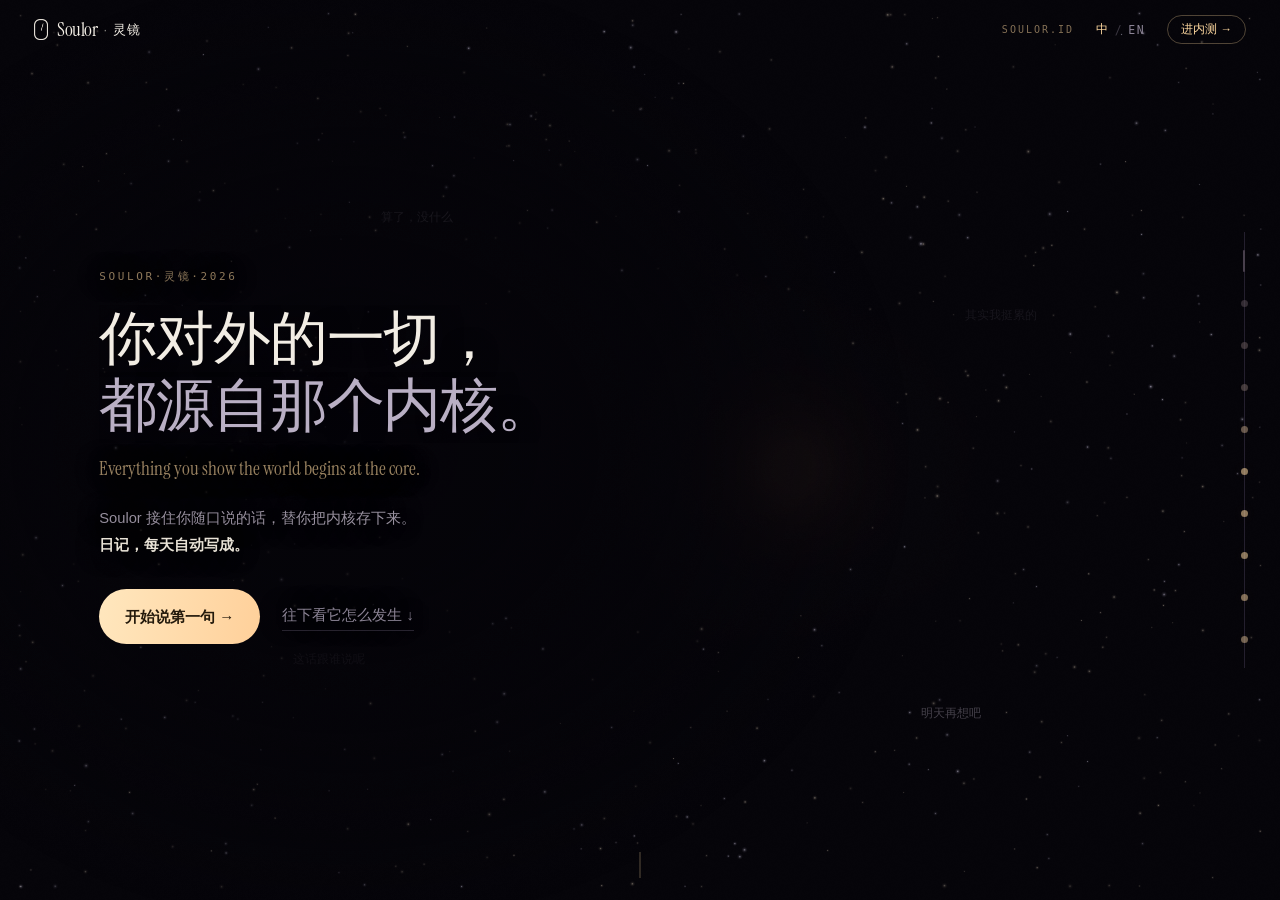
==== index.html @ c29719a5 "site: 04 弧线（引力弯的，回文循环 20s 呼吸）+ 06 诚实的空环（静帧）+ 文案「被引力弯成一道弧光」" ====
<!doctype html>
<html lang="zh-CN">
<head>
<meta charset="utf-8">
<meta name="viewport" content="width=device-width,initial-scale=1,viewport-fit=cover">
<title>Soulor·灵镜</title>
<meta name="description" content="你对外的一切，都源自那个内核。Soulor 接住你随口说的话，替你把内核存下来。">
<meta property="og:title" content="Soulor·灵镜">
<meta property="og:description" content="你对外的一切，都源自那个内核。Soulor 接住你随口说的话，替你把内核存下来。">
<meta property="og:type" content="website">
<meta property="og:url" content="https://soulor.id/">
<meta name="theme-color" content="#050409">
<!-- favicon 用官网 canvas 真渲染器烘的核（05 成形那一帧裁下来）。
     旧版是 CSS radial-gradient 画的 SVG——正好违反 BRAND.md §4 头两条：
     「光衰减不能用 radial-gradient」「完美的圆是 radial-gradient 的签名」。
     重新生成：scratchpad/mkfavicon.js（按亮部质心居中裁切）。 -->
<link rel="icon" type="image/png" href="[data-uri]"><defs><radialGradient id=%22g%22><stop offset=%220%25%22 stop-color=%22%23FFF6E4%22/><stop offset=%2245%25%22 stop-color=%22%23FFD09A%22/><stop offset=%22100%25%22 stop-color=%22%23050409%22/></radialGradient></defs><rect width=%22100%22 height=%22100%22 fill=%22%23050409%22/><circle cx=%2250%22 cy=%2250%22 r=%2246%22 fill=%22url(%23g)%22/></svg>">
<link rel="stylesheet" href="font.css">
</head>
<body>
<!--
  soulor.id · 一页一格的滚动叙事站
  ────────────────────────────────────────────────────────────
  为什么是"分页"而不是连续滚动（2026-07-28 改版的核心）：
  连续滚动时，画面状态跟着滚动位置连续插值 —— 你停在哪儿它就是哪个中间态，
  永远到不了设计好的那一帧。改成 scroll-snap 分页之后，每一页都精确落在
  它的关键帧上（吸附后 scrollTop 是页高的整数倍，插值系数正好是 0 或 1），
  动图表现才稳定、每一页才是"被设计过的构图"。

  单主题：这是一个刻意的黑夜世界，不做浅色适配。这是**选择**不是遗漏 ——
  整页讲的是"星尘被引力聚拢、点亮成太阳"，白底会把它讲成另一件事。

  性能：所有逐像素的东西（雾核 / 日冕 / 光球层 / 星球）只在启动和 resize 时
  烘焙一次，烘成 offscreen sprite。主循环里只有 drawImage / arc / fillText。
-->

<style>
/* Instrument Serif 见 font.css（同域加载，禁第三方字体源——国内访问不到） */

:root{
  --bg:#050409;
  --ink:#F2EDE4;
  --ink2:#B9AFC4;
  --mut:#8B8395;
  --core:#FFD9A0;
  --core2:#E5B584;
  --line:#26202E;
  --serif:"Instrument Serif",Georgia,serif;          /* 只给拉丁 / 数字，永不套中文 */
  --sans:"PingFang SC","Hiragino Sans GB",-apple-system,BlinkMacSystemFont,sans-serif;
  --mono:ui-monospace,SFMono-Regular,Menlo,monospace;
}

*{box-sizing:border-box}
html,body{margin:0;padding:0;height:100%;overflow:hidden;background:var(--bg)}
body{
  color:var(--ink);font-family:var(--sans);font-size:15px;line-height:1.8;
  -webkit-font-smoothing:antialiased;text-rendering:optimizeLegibility;
  -webkit-text-size-adjust:100%;
}
/* 04 点亮之后：光碰到了字。幅度极小，是"被照到"不是换主题。 */
body.lit{--ink:#F6EFE2}

a{color:inherit}
a:focus-visible,button:focus-visible,#deck:focus-visible{outline:2px solid rgba(255,217,160,.55);outline-offset:3px;border-radius:4px}

/* ── 底层：canvas + 雾 + 颗粒 ── */
#sky{position:fixed;inset:0;width:100%;height:100%;z-index:0;display:block;pointer-events:none}
#fog{position:fixed;inset:0;z-index:1;pointer-events:none;display:none}
#grain{position:fixed;inset:0;z-index:1;opacity:.05;mix-blend-mode:overlay;pointer-events:none}

/* ── 分页容器 ──
   固定满屏 + 自己滚动：section 用 height:100% 就精确等于视口高，
   完全绕开 vh/svh 和移动端地址栏收合带来的高度抖动。 */
#deck{
  position:fixed;inset:0;z-index:2;
  overflow-y:scroll;overflow-x:hidden;
  scroll-snap-type:y mandatory;
  overscroll-behavior:contain;
  -webkit-overflow-scrolling:touch;
  scrollbar-width:none;
}
#deck::-webkit-scrollbar{display:none}
#deck.scrubbing{scroll-snap-type:none}

section{
  position:relative;height:100%;width:100%;
  scroll-snap-align:start;scroll-snap-stop:always;
  display:flex;align-items:center;
  padding:0 clamp(24px,6vw,80px);
}
/* 正文列局部径向暗化：让字永远不压在亮部上。
   贴在 section 上做整幅出血 —— 贴在文字列上会在盒子边缘留一道可见的接缝。 */
section::before{
  content:'';position:absolute;inset:0;z-index:-1;pointer-events:none;
  background:radial-gradient(58% 70% at 27% 50%,rgba(5,4,9,.88),rgba(5,4,9,.52) 44%,rgba(5,4,9,0) 76%);
}
/* 照亮页的暗化区要压在文字上，不能盖住左上那个核——这一页的论点就是那个核 */
#planets::before{background:radial-gradient(52% 46% at 26% 74%,rgba(5,4,9,.94),rgba(5,4,9,.62) 46%,rgba(5,4,9,0) 78%)}

.col{
  position:relative;width:100%;max-width:560px;
  padding:76px 0 64px;
  text-shadow:0 1px 24px rgba(5,4,9,.9);
}

/* ── 入场：行升起 ── */
.ln{display:block;overflow:hidden;padding-bottom:.09em;margin-bottom:-.09em}
.ln>i{display:block;font-style:normal;transform:translateY(110%);transition:transform .78s cubic-bezier(.16,.8,.24,1)}
.on .ln>i{transform:none}
.on .ln:nth-child(1)>i{transition-delay:.04s}
.on .ln:nth-child(2)>i{transition-delay:.14s}
.fu{opacity:0;transform:translateY(9px);transition:opacity .7s ease,transform .7s ease}
.on .fu{opacity:1;transform:none}
.on .fu.d1{transition-delay:.24s}
.on .fu.d2{transition-delay:.36s}
.on .fu.d3{transition-delay:.50s}
.on .fu.d4{transition-delay:.62s}

/* ── 字级：同时对宽度和高度做 clamp，矮屏自动收，保证一页装得下 ── */
.eyebrow{
  font-family:var(--mono);font-size:9.5px;letter-spacing:.22em;
  color:rgba(255,217,160,.55);margin:0 0 18px;line-height:1.6;
}
h1,h2{
  margin:0;font-family:var(--sans);font-weight:500;
  font-size:clamp(24px,min(4.6vw,5.3vh),50px);
  line-height:1.25;letter-spacing:-.01em;
}
.l1{color:var(--ink);transition:color .8s ease}
.l2{color:var(--ink2);transition:color .8s ease}
.en{
  margin:15px 0 0;font-family:var(--serif);font-weight:400;
  font-size:clamp(14px,min(1.6vw,2.1vh),19px);line-height:1.42;color:rgba(255,217,160,.6);
}
.body{margin:19px 0 0;font-size:clamp(13px,min(1.16vw,1.72vh),14.8px);line-height:1.78;color:#98909F}
.sub{margin:19px 0 0;font-size:clamp(13px,min(1.16vw,1.72vh),14.8px);line-height:1.76;color:#98909F}
.sub b{color:#E8E2D6;font-weight:600}
.sub .nb{display:block;white-space:nowrap}
@media(max-width:640px){.sub .nb{white-space:normal}}

/* ── hero ── */
.actions{margin-top:26px;display:flex;flex-wrap:wrap;gap:12px 18px;align-items:center}
.cta{
  display:inline-flex;align-items:center;gap:8px;padding:12px 22px;border-radius:999px;
  text-decoration:none;font-size:13.5px;font-weight:600;text-shadow:none;
  color:#241A0C;background:linear-gradient(100deg,#FFE7BE,#FFD09A);
  box-shadow:0 0 0 0 rgba(255,209,154,.4);transition:box-shadow .4s ease,transform .25s ease;
}
.cta:hover{box-shadow:0 0 32px 0 rgba(255,209,154,.28);transform:translateY(-1px)}
.ghost{font-size:13px;color:#8B8395;text-decoration:none;border-bottom:1px solid #2A2632;padding-bottom:2px}
.ghost:hover{color:#C9C1D4}
.hint{
  position:absolute;left:50%;bottom:22px;width:1px;height:26px;
  background:rgba(255,217,160,.35);transform-origin:top center;
  transform:translateX(-50%);animation:breathe 3s ease-in-out infinite;
}
@keyframes breathe{
  0%,100%{transform:translateX(-50%) scaleY(.34);opacity:.5}
  50%    {transform:translateX(-50%) scaleY(1);opacity:1}
}

/* ── 通用 vignette 卡 ── */
.card{
  margin:22px 0 0;max-width:420px;padding:15px 18px;border-radius:14px;
  background:rgba(20,16,25,.78);border:1px solid #2E2A3A;
  backdrop-filter:blur(6px);-webkit-backdrop-filter:blur(6px);text-shadow:none;
}
.lab{font-family:var(--mono);font-size:9.5px;letter-spacing:.2em;color:rgba(255,217,160,.55);line-height:1.6}
.foot{margin-top:10px;font-family:var(--mono);font-size:9.5px;letter-spacing:.14em;color:#7C7488;line-height:1.6}
.bub{max-width:92%;padding:9px 13px;border-radius:14px;font-size:13.4px;line-height:1.6;width:fit-content}
.bub.me{
  margin:11px 0 0 auto;border-bottom-right-radius:5px;color:#EFE7DA;
  background:linear-gradient(100deg,rgba(255,222,180,.17),rgba(255,205,150,.10));
  border:1px solid rgba(255,217,160,.22);
}
.bub.ai{margin:9px auto 0 0;border-bottom-left-radius:5px;color:#B4ABBE;background:transparent;border:1px solid #302B3C}
.face{margin:11px 0 0;font-size:15.4px;line-height:1.68;color:#E4DCEB}
.face.sm{font-size:13.6px;line-height:1.72;color:#C6BDD2}
.dateline{margin-top:11px;font-size:13.6px;color:var(--core2);line-height:1.4}
.dateline .n{font-family:var(--serif);font-size:19px;letter-spacing:.01em}

/* ── 05 两条轴：六个人格声音 × 四个生活场景 ──
   🔴 这两个数字和 chip 名字必须跟代码对账，别照抄文档：
   `mirror/src/services/context.ts` 的 ALL_CATEGORIES / ALL_DOMAINS。
   2026-07-29 第三轮同时动过两条轴：品类新增「应对风格」（6 个）；
   场景把 自我/生活/成长 并进「独处」（4 个）。 */
.axes{margin:18px 0 0;display:flex;flex-direction:column;gap:9px}
.ax{display:flex;flex-wrap:wrap;gap:6px;align-items:center}
.axlab{
  font-family:var(--mono);font-size:9px;letter-spacing:.18em;line-height:1.5;
  color:rgba(255,217,160,.5);margin-right:1px;white-space:nowrap;
}
.chips{display:flex;flex-wrap:wrap;gap:6px;margin:20px 0 0}
.chip{
  font-family:var(--mono);font-size:10px;letter-spacing:.08em;line-height:1.5;
  border:1px solid var(--line);border-radius:999px;padding:4px 10px;color:#9C93A8;
  background:rgba(12,10,17,.5);text-shadow:none;
}
.duo{display:grid;gap:10px;grid-template-columns:1fr;margin-top:18px}
@media(min-width:641px){.duo{grid-template-columns:1fr 1fr}}
.duo .card{margin:0;max-width:none;padding:14px 15px}
.duo .card p{margin:8px 0 0;font-size:13.4px;line-height:1.62;color:#DCD4E4}
.duo .card.dim{background:rgba(13,11,18,.72);border-color:#241F2E}
.duo .card.dim p{color:#948BA1}
.duo .card.dim .lab{color:rgba(255,217,160,.32)}
.duo .card.dim .foot{color:#5F5870}

/* ── 06 词源行 ── */
.etym{margin:24px 0 0;font-size:clamp(13px,min(1.2vw,1.8vh),15px);line-height:1.8;color:var(--ink2)}
.etym .s{font-family:var(--serif);font-size:1.18em;letter-spacing:.01em;color:#DCCDB6}

/* ── 07 三张事实卡 ── */
.facts{display:flex;flex-direction:column;gap:10px;margin-top:20px;max-width:460px}
.fact{
  padding:13px 17px;border-radius:14px;text-shadow:none;
  background:rgba(20,16,25,.78);border:1px solid #2E2A3A;
  backdrop-filter:blur(6px);-webkit-backdrop-filter:blur(6px);
}
.fact p{margin:6px 0 0;font-size:13.4px;line-height:1.64;color:#ADA4B8}

/* ── 08 begin ── */
#begin{flex-direction:column;justify-content:center;align-items:stretch}
#begin .col{max-width:840px;padding:0}
.mailrow{margin:20px 0 0;font-family:var(--mono);font-size:12px;color:#8B8395;letter-spacing:.04em}
.mailrow a{color:var(--core);text-decoration:none;border-bottom:1px solid rgba(255,217,160,.25);padding-bottom:1px;transition:border-color .3s ease}
.mailrow a:hover{border-bottom-color:var(--core)}
.footbar{
  position:absolute;left:clamp(24px,6vw,80px);right:clamp(24px,6vw,80px);bottom:20px;
  padding-top:14px;border-top:1px solid var(--line);
  display:flex;justify-content:space-between;align-items:center;gap:10px 20px;flex-wrap:wrap;
}
.footbar .l{font-size:12px;color:var(--mut)}
.footbar .r{font-family:var(--mono);font-size:10px;letter-spacing:.16em;color:rgba(255,217,160,.45)}

/* ── Nav ── */
#nav{
  position:fixed;top:0;left:0;right:0;z-index:30;
  display:flex;align-items:center;gap:14px;
  padding:13px clamp(18px,4vw,34px);
  border-bottom:1px solid transparent;
  transition:background .45s ease,backdrop-filter .45s ease,border-color .45s ease;
}
#nav.scrolled{background:rgba(5,4,9,.55);backdrop-filter:blur(12px);-webkit-backdrop-filter:blur(12px);border-bottom-color:var(--line)}
#nav .brand{display:flex;align-items:center;gap:9px;text-decoration:none}
/* 就是 App 里那张 logo-mark.png（一面竖向胶囊镜，内里一道斜切反光）。
   它是 alpha 形状、RN 用 tintColor 上色，所以网页侧也走 mask-image 而不是 <img>，
   这样才能跟 App 一样按主题着色，而不是烙死一个颜色。 */
#nav .mark{
  width:14px;height:21.2px;flex:none;background:#F4EFE6;
  -webkit-mask:url([data-uri]) center/contain no-repeat;
          mask:url([data-uri]) center/contain no-repeat;
}
#nav .wordmark{font-family:var(--serif);font-size:19px;letter-spacing:-.022em;color:#F4EFE6;line-height:1}
/* 字标定稿②「同色一体」（2026-08-02 Trev 拍板，规范 brain/BRAND.md §5）：Soulor·灵镜 中点相连、
   灵镜同主字色、字号=拉丁×0.68、字距 .05em；中点主字色 55% 透明。 */
#nav .dotmark{color:#F4EFE6;opacity:.55;font-size:13px;line-height:1;margin:0 -3px}
#nav .zhmark{color:#F4EFE6;font-size:13px;letter-spacing:.05em;line-height:1}
#nav .dom{font-family:var(--mono);font-size:10px;letter-spacing:.2em;color:rgba(255,217,160,.5);margin-left:auto}
#nav .pill{
  font-size:11.5px;padding:6px 13px;border-radius:999px;line-height:1.3;
  border:1px solid rgba(255,217,160,.3);color:var(--core);text-decoration:none;white-space:nowrap;
  transition:background .3s ease,border-color .3s ease;
}
#nav .pill:hover{background:rgba(255,217,160,.1);border-color:rgba(255,217,160,.55)}
@media(max-width:430px){#nav .dom{display:none}#nav .pill{margin-left:auto}}

/* ── 中/EN 切换 ──
   两种语言都放在同一个文件里（每个文案元素挂 data-en），切换只换 textContent。
   不做两个 HTML：官网现在是「一个自包含文件、零外部请求」，分家就要维护两份、
   而且两个对外链接（Pages + Artifact 镜像）的推送流程都要翻倍。 */
#langbtn{
  display:inline-flex;align-items:center;gap:5px;background:none;border:0;cursor:pointer;
  font-family:var(--mono);font-size:10px;letter-spacing:.14em;padding:8px 6px;
  color:var(--mut);transition:color .3s ease;
}
#langbtn:hover{color:var(--ink2)}
#langbtn .sep{opacity:.4}
#langbtn .on{color:var(--core)}
#langbtn .off{color:var(--mut)}
html[data-lang="en"] #langbtn .on{color:var(--mut)}
html[data-lang="en"] #langbtn .off{color:var(--core)}
/* 英文版把衬线英文副题藏掉：那一行本来就是中文标题的英文，
   标题已经翻成英文了再留着就是同一句说两遍。 */
html[data-lang="en"] .en{display:none}
/* 🔴 BRAND.md §5：拉丁展示字一律 Instrument Serif 400，字距收到 -.022em。
   中文标题走 PingFang（Instrument Serif 没有中文字形，套上去会掉字），
   所以这条只在英文版生效——两种语言的标题本来就该是两种字。 */
html[data-lang="en"] h1,
html[data-lang="en"] h2{font-family:var(--serif);font-weight:400;letter-spacing:-.022em}
@media(min-width:800px){#langbtn{font-size:11.5px;padding:9px 8px}}

/* ── 右侧拉条（scrubber）──
   不只是进度指示：点的颜色按那一页的亮度排，从冷灰一路烧到核金，
   所以拉条本身就是这个故事的缩影 —— 一眼看得见"天要亮了"。 */
#rail{
  position:fixed;right:0;top:0;bottom:0;width:46px;z-index:30;
  display:flex;flex-direction:column;align-items:center;justify-content:center;
  pointer-events:none;   /* 只有点那一段可抓，其余让滚动穿过去 */
}
#rail.drag .railtrack{cursor:grabbing}
@media(max-width:560px){#rail{width:34px}}
.railtrack{
  position:relative;display:flex;flex-direction:column;align-items:center;gap:13px;
  padding:14px 12px;pointer-events:auto;touch-action:none;cursor:grab;
}
@media(max-height:600px){.railtrack{gap:9px}}
.railline{
  position:absolute;left:50%;top:0;bottom:0;width:1px;margin-left:-.5px;
  background:#241F2E;
}
.railfill{
  position:absolute;left:50%;top:0;width:1px;margin-left:-.5px;height:0;
  background:linear-gradient(180deg,rgba(255,217,160,.10),rgba(255,217,160,.62));
  transition:height .34s cubic-bezier(.16,.8,.24,1);
}
.railtrack a{
  position:relative;width:18px;height:14px;display:flex;align-items:center;justify-content:center;
  text-decoration:none;
}
.railtrack a b{
  display:block;width:5px;height:5px;border-radius:3px;background:#3B3446;
  transition:width .42s cubic-bezier(.16,.8,.24,1),height .42s cubic-bezier(.16,.8,.24,1),
             background .5s ease,box-shadow .5s ease,opacity .4s ease;
  opacity:.55;
}
.railtrack a.act b{width:2px;height:15px;opacity:1}
.railtrack a span{
  position:absolute;right:24px;top:50%;transform:translateY(-50%) translateX(4px);white-space:nowrap;
  font-family:var(--mono);font-size:9px;letter-spacing:.16em;color:rgba(255,217,160,.66);
  opacity:0;transition:opacity .28s ease,transform .28s ease;pointer-events:none;
}
.railtrack a:hover span,.railtrack a:focus-visible span,#rail.drag a.act span{opacity:1;transform:translateY(-50%) translateX(0)}

/* ══════════════════════════════════════════════════════════════════════════
   桌面层（≥800px）—— 2026-07-29 新增

   在这之前**整份样式表只有 max-width 断点**："桌面"不是一个被设计过的档，
   只是"没触发手机覆盖"的默认态，而那个默认态每个数值都是照手机一列字校准的：
   正文列被 max-width:560px 焊死贴在左边，正文上限 14.8px、eyebrow 固定 9.5px
   （跟手机一模一样）。实测 2560 宽的屏上正文列只占 22%，右边 1920px 全空。
   Trev 原话：「网页版看着很别扭，他好像就是为手机看而做的一样。字都在左边，
   而且字都太小了。」这一层专治那个 —— **手机档一个像素都不动**。

   构图分两种（Trev 2026-07-29 拍板「按页分开处理」）：
   · 叙事页（hero / 虚无 / 照亮 / 开始）：保留大留白和暗场。那是故事的一部分，
     大屏上反而更有张力，只把尺度做对，不塞东西进去填空。
   · 功能页（`.split`：第一句/聚拢/点亮/成形/诚实/主权）：打开成**真两栏**，
     文案在左、演示卡在右，右边不再是空的。两栏顺带把纵向压力卸掉一大半 ——
     卡片从竖直堆叠里挪出去了，矮窗口反而更安全。

   ⚠️ 两条硬约束，改这一层之前必须知道：
   1. 整站是 `scroll-snap-type:y mandatory`，**每页必须在一屏内装得下**，
      装不下的内容永远滚不到、看不见。所以每个字号都同时对 vw 和 vh 做 clamp，
      vh 那一项是矮窗口的保险丝。改完必须重跑 verify-fit.js（含 1440×720、
      1024×620 这些"宽但矮"的窗口，那是最容易翻车的一档）。
   2. 这一块必须放在下面 `max-height:660px` 那些**按高度收紧**的块**之前**，
      否则宽而矮的窗口会丢掉收紧、直接溢出。间距一律用朴素选择器（`.body`）写，
      好让后面按高度的规则能压过来。
   ══════════════════════════════════════════════════════════════════════════ */
@media(min-width:800px){
  /* 舞台居中：2560 的屏上构图不再散到左上角，而是一整块居中的版面 */
  section{padding:0 clamp(40px,4vw,72px)}
  /* `100% - 96px` 是给右侧拉条留的通道（拉条是 fixed 的，不参与布局，
     不主动让路就会压在正文右边缘上）。左右各收 48px，所以仍然对称居中。 */
  .col{max-width:none;width:min(1240px,100% - 96px);margin-inline:auto}

  /* ── 字级：桌面档重配。原来的上限（正文 14.8 / eyebrow 9.5）是手机数值 ── */
  .eyebrow{font-size:11px;letter-spacing:.24em;margin-bottom:clamp(16px,2.2vh,26px)}
  h1,h2{font-size:clamp(38px,min(4.5vw,8vh),74px);line-height:1.15;letter-spacing:-.02em}
  .en{font-size:clamp(17px,min(1.45vw,2.8vh),25px);margin-top:clamp(13px,2vh,20px)}
  .body,.sub{font-size:clamp(14px,min(1.15vw,2.05vh),17.5px);line-height:1.82;margin-top:clamp(15px,2.5vh,26px)}

  /* 卡片、气泡、标签也都是手机尺寸，一起抬一档 */
  .lab,.foot{font-size:10.5px}
  .card{padding:18px 22px;border-radius:16px}
  .bub{font-size:15px;padding:11px 15px}
  .face{font-size:17.5px;line-height:1.7}
  .face.sm{font-size:15.5px}
  .dateline{font-size:15px}
  .dateline .n{font-size:22px}
  .axlab{font-size:10px}
  .chip{font-size:11.5px;padding:5px 12px}
  .fact{padding:15px 20px}
  .fact p{font-size:15px}
  .duo .card p{font-size:15px}
  .etym{font-size:clamp(15px,min(1.3vw,2.2vh),18px)}
  .cta{font-size:15px;padding:14px 26px}
  .ghost{font-size:14.5px}
  .actions{margin-top:clamp(22px,3.4vh,34px);gap:14px 22px}

  /* ── 功能页：真两栏。左文案 / 右演示卡 ──
     卡片用 grid-row:1/-1 跨满左边所有行再自己垂直居中，
     这样左右两栏各自的高度互不牵扯，左边加一行字不会把卡片顶歪。 */
  section.split .col{
    display:grid;
    /* 左栏要宽到能让最长的一行标题不折 —— 「它才开口说你是谁。」9 字 ×74px
       需要约 660px，左栏给到 .62 才稳。右栏放卡片 440px 足够。 */
    grid-template-columns:minmax(0,1.28fr) minmax(0,.72fr);
    column-gap:clamp(40px,3.8vw,68px);
    align-items:center;
  }
  section.split .col>.eyebrow,
  section.split .col>h2,
  section.split .col>.en,
  section.split .col>.body,
  section.split .col>.axes{grid-column:1}
  section.split .col>.card,
  section.split .col>.facts{
    /* ⚠️ 这里**不能**写 grid-row:1/-1。行是隐式生成的，`-1` 指的是**显式**网格的
       末尾行线，而显式行数是 0 —— 结果 -1 解析成第 1 条线，卡片只占第一行，
       align-self:center 也就无从居中（表现为卡片吊在右上角）。用 span 跨足够多行。 */
    grid-column:2;grid-row:1/span 30;align-self:center;
    margin:0;max-width:none;
  }
  /* 主权页三张事实卡在右栏竖排，间距给足 */
  section.split .col>.facts{gap:14px}

  /* 叙事页：不塞东西，但正文列别拉太宽 —— 中文一行 35~40 字是舒服区间，
     一行 60 字读起来会丢行。 */
  section:not(.split) .body,
  section:not(.split) .sub,
  section:not(.split) .en{max-width:min(46em,720px)}
  #hero .actions{max-width:none}

  /* ── 右侧拉条：整轴放大一档 ──
     原来的 46px 宽 / 5px 圆点 / 9px 标签也是手机尺度，在大屏上小得像个瑕疵。
     ⚠️ 轴变宽之后正文列必须跟着留出通道：`.col` 用 `100% - 96px` 收一档，
     这样左右仍然对称居中，同时保证右边缘永远够不到拉条。
     （窄屏那边是靠 `section{padding-right:46px}` 让路的，两套机制不要混用。） */
  #rail{width:72px}
  .railtrack{gap:20px;padding:18px 16px}
  .railtrack a{width:30px;height:22px}
  .railtrack a b{width:7px;height:7px;border-radius:4px}
  .railtrack a.act b{width:2.5px;height:22px}
  .railtrack a span{right:34px;font-size:12px;letter-spacing:.18em}
}

/* ── 窄屏：上方留给天空，下方交给文字 ── */
@media(max-width:799px){
  /* 右边给拉条让出通道，正文不能跑到点底下 */
  section{padding-right:46px}
  /* 顶部给导航让出通道。⚠️ 这条必须挂在 section 上、不能挂在 .col 上：
     居中是在 section 的**内容盒**里居中，padding 撑开的通道才真的排除掉 nav；
     写在 .col 的 padding 上只是把文字往下推，盒子还是能顶进 nav
     （2026-07-29 手机改居中后，英文版矮屏的成形页标题就是这样压进导航的——
      中文版没露出来，因为英文更长、居中后向上溢出得更多）。 */
  section{padding-top:68px}   /* 实测 nav 底沿 57px，留 11px 呼吸；54px 会压掉 2px */
  .footbar{right:46px}
  /* 手机：正文垂直居中，核在正文**下方**。
     Trev 2026-07-29 定了三轮：先贴底 →「字都太下面了放，应该全部放中间才对」→
     居中之后「放中间就会挡住那个动态图，直接放上面吧文字」→ 靠上之后
     「还是放中间吧」。**以居中为最终**。
     ⚠️ 「居中」这次不再挡动图，关键不在这条 CSS 而在 canvas：核已经从
     「钉在正文**上沿**之上」改成「钉在正文**下沿**之下」
     （`cy = S.cb*H + …`，见 draw() 的 narrowW 分支），幽灵短语也一起翻到了下半屏。
     所以居中现在是把**顶上**让给星尘，而不是像第一次那样把天空吃掉。
     结论：这条要是再改回贴上/贴底，canvas 那半边必须跟着一起改。 */
  section:not(#begin){align-items:center}
  /* ⚠️ 百分比内边距按**宽度**算不是高度，要垂直留白只能写死 px/vh。
     ⚠️ 底部让位只加在 #begin 上——`.footbar` 全站**只出现在 09 那一页**，
     加在通用 .col 上等于让另外 9 页各白占 68px 高度（英文版矮屏就是这么被挤爆的）。 */
  .col{padding:0;max-width:none}
  /* 首屏天上本来就没有核，正文再贴底就会在导航和标题之间空掉半屏。
     让它居中：上方留给幽灵短语，又不至于把字甩到浏览器工具栏边上。
     ⚠️ 必须写成 section#hero：上面那条 `section:not(#begin)` 里的 :not() 取参数的
     特异性，#begin 是 ID，所以那条是 ID 级的，单写 #hero 会被它压掉。 */
  section#hero{align-items:center}
  /* ⚠️ 百分比内边距按**宽度**算不是高度，这里要的是垂直留白，只能写死 px */
  /* hero 天上本来没有核，不需要给核让位，底部也不用躲 footbar（这页没有） */
  #hero .col{padding:28px 0 22px}
  /* 提示竖线在手机上正好卡在浏览器工具栏边上，像个杂物；分页和拉条已经说明了"还有" */
  .hint{display:none}
  section::before{background:none}
  #fog{display:block}
  /* 09 也居中，并且必须给 footbar 留够通道 —— 加了 TestFlight 按钮之后
     内容变高，贴底就会和页脚重叠（Trev 真机截图逮到的）。 */
  #begin{justify-content:center}
  /* footbar 是 position:absolute、不占布局，正文能直接长进去 ——
     2026-07-29 加了 TestFlight 按钮之后就是这么让「或者写信」压在页脚上的。 */
  #begin .col{padding:0 0 clamp(64px,10vh,96px)}
  .card,.facts{max-width:none}
  /* 两条轴在窄屏上收一档 —— 英文 chip 比中文宽得多（"Habits & Preferences" vs
     "习惯与偏好"），在 390px 宽屏上会折成三行，实测让成形页在 390×620 英文版
     超出 51px。mandatory snap 下超出的内容永远看不到，所以这是硬需求不是优化。 */
  .chip{font-size:9.5px;padding:3px 8px;letter-spacing:.04em}
  .ax{gap:5px}
  .axes{gap:7px;margin-top:15px}
  .footbar{bottom:14px}
}

/* 矮视口（不分宽窄）：加了「人格声音 × 生活场景」两条轴之后，
   成形页在 1024×620 这种"宽但矮"的窗口下会差几个像素。只按宽度收紧覆盖不到它。 */
@media(max-height:660px){
  .axes{margin-top:12px;gap:6px}
  .card{margin-top:13px}
  /* 行高也收一档：英文正文在 390 宽下是 5 行，1.78 的行高单这一项就吃掉 116px。
     实测 390×620 英文版只差 3px 就装不下——3px 的余量等于没有余量，
     随便改一句文案就会再破，所以这里一次留够。 */
  .body,.sub{margin-top:14px;line-height:1.66}
}

/* 极矮视口（手机横屏、或浏览器上下工具栏都展开时）：整体收紧一档。
   mandatory snap 下装不下的内容是永远看不到的，所以这一档是硬需求不是优化。 */
@media(max-width:820px) and (max-height:580px){
  h1,h2{font-size:clamp(21px,min(4.6vw,5.6vh),50px);line-height:1.22}
  .col{padding-bottom:7%}
  .eyebrow{margin-bottom:12px}
  .en{margin-top:11px}
  .body,.sub{margin-top:13px;line-height:1.66}
  .card{margin-top:14px;padding:12px 14px}
  .face{margin-top:8px}.face.sm{line-height:1.6}
  .foot{margin-top:7px}
  .dateline{margin-top:8px}
  .chips,.axes{margin-top:13px;gap:5px}
  .ax{gap:5px}
  .chip{padding:3px 8px}
  .facts{margin-top:14px;gap:7px}
  .fact{padding:10px 14px}
  .fact p{margin-top:4px;line-height:1.55}
  .bub{padding:7px 11px}
  .bub.me{margin-top:8px}
  .bub.ai{margin-top:7px}
  .mailrow{margin-top:14px}
}

@media(prefers-reduced-motion:reduce){
  #deck{scroll-behavior:auto}
  .ln>i{transform:none;transition:none}
  .fu{transform:none;transition:opacity .45s ease}
  .on .fu{transform:none}
  .hint{animation:none;transform:translateX(-50%) scaleY(1);opacity:.55}
  .cta,.ghost,.railtrack a b,.railfill,#nav{transition:none}
}
</style>

<canvas id="sky" aria-hidden="true"></canvas>
<div id="fog" aria-hidden="true"></div>
<div id="grain" aria-hidden="true"></div>

<header id="nav">
  <a class="brand" href="#hero" aria-label="Soulor·灵镜"><span class="mark" aria-hidden="true"></span><span class="wordmark">Soulor</span><span class="dotmark">·</span><span class="zhmark">灵镜</span></a>
  <span class="dom">SOULOR.ID</span>
  <button id="langbtn" type="button" aria-label="切换语言 / Switch language"><span class="on">中</span><span class="sep">/</span><span class="off">EN</span></button>
  <a class="pill" href="https://testflight.apple.com/join/Y5j5XjUU" target="_blank" rel="noopener" data-en="Join the beta →">进内测 →</a>
</header>

<nav id="rail" aria-label="章节">
  <div class="railtrack">
    <div class="railline" aria-hidden="true"></div>
    <div class="railfill" aria-hidden="true"></div>
    <a href="#hero"      data-i="0"><b></b><span data-en="Prologue">序幕</span></a>
    <a href="#scatter"   data-i="1"><b></b><span data-en="Scatter">虚无</span></a>
    <a href="#drop"      data-i="2"><b></b><span data-en="One Grain">落下</span></a>
    <a href="#gather"    data-i="3"><b></b><span data-en="Gravity">聚拢</span></a>
    <a href="#ignite"    data-i="4"><b></b><span data-en="First Light">点亮</span></a>
    <a href="#sun"       data-i="5"><b></b><span data-en="Takes Shape">成形</span></a>
    <a href="#honest"    data-i="6"><b></b><span data-en="Honest">诚实</span></a>
    <a href="#planets"   data-i="7"><b></b><span data-en="Every Planet">照亮</span></a>
    <a href="#sovereign" data-i="8"><b></b><span data-en="Yours Alone">主权</span></a>
    <a href="#begin"     data-i="9"><b></b><span data-en="Begin">开始</span></a>
  </div>
</nav>

<main id="deck" tabindex="0">

<section id="hero" data-stage="hero">
  <div class="col">
    <p class="eyebrow fu" data-en="SOULOR·2026">SOULOR·灵镜·2026</p>
    <h1>
      <span class="ln"><i class="l1" data-en="Everything you show the world">你对外的一切，</i></span>
      <span class="ln"><i class="l2" data-en="begins at the core.">都源自那个内核。</i></span>
    </h1>
    <p class="en fu d1">Everything you show the world begins at the core.</p>
    <p class="sub fu d2">
      <span class="nb" data-en="Soulor catches what you say in passing, and keeps your core for you.">Soulor 接住你随口说的话，替你把内核存下来。</span>
      <span class="nb"><b data-en="A diary, written every day, on its own.">日记，每天自动写成。</b></span>
    </p>
    <div class="actions fu d3">
      <a class="cta" href="#begin" data-en="Say your first sentence →">开始说第一句 →</a>
      <a class="ghost" href="#scatter" data-en="See how it happens ↓">往下看它怎么发生 ↓</a>
    </div>
  </div>
  <div class="hint" aria-hidden="true"></div>
</section>

<section id="scatter" data-stage="scatter">
  <div class="col">
    <p class="eyebrow fu" data-en="01 · THE SCATTER">01 · 虚无 / THE SCATTER</p>
    <h2>
      <span class="ln"><i class="l1" data-en="You say thousands of things a day.">你每天说几千句话，</i></span>
      <span class="ln"><i class="l2" data-en="None of them are kept.">留下来的是零。</i></span>
    </h2>
    <p class="en fu d1">A galaxy of dust. Everywhere, and nowhere.</p>
    <p class="body fu d2" data-en="Late-night spirals, messages you never sent, the honest thing you told a friend and forgot by morning — they evaporate faster than you think. Your inner life never stops talking. No one has ever written it down.">深夜的胡思乱想、没发出去的消息、对朋友说过就忘的那句真话——蒸发得比你想的快。你的内心一直在说话，只是从来没有人记下来。</p>
  </div>
</section>

<section id="drop" data-stage="drop" class="split">
  <div class="col">
    <p class="eyebrow fu" data-en="02 · ONE GRAIN">02 · 第一句 / ONE GRAIN</p>
    <h2>
      <span class="ln"><i class="l1" data-en="Say one sentence.">说一句，</i></span>
      <span class="ln"><i class="l2" data-en="One grain settles.">就落下一粒。</i></span>
    </h2>
    <p class="en fu d1">One sentence. One grain of matter.</p>
    <p class="body fu d2" data-en="Drop — say it and go. The AI catches it and files it. No judgment, no advice. That's the end of it; gravity takes the rest.">Drop——随口一句就走。AI 接住它、归好类，不评判、不给建议。说完这件事就结束了，剩下的交给引力。</p>
    <div class="card fu d3">
      <div class="lab" data-en="DROP · SAY IT AND GO">DROP · 随口一句</div>
      <div class="bub me" data-en="In the meeting today, I swallowed what I was about to say.">今天开会，话到嘴边又咽回去了。</div>
      <div class="bub ai" data-en="Caught. Filed under Disposition, in Work. You can go back to it any time.">接住了。归进「特质倾向」，场景是「职场」，随时能翻回来。</div>
    </div>
  </div>
</section>

<section id="gather" data-stage="gather" class="split">
  <div class="col">
    <p class="eyebrow fu" data-en="03 · GRAVITY">03 · 聚拢 / GRAVITY</p>
    <h2>
      <span class="ln"><i class="l1" data-en="When you want to talk it through,">想聊透的时候，</i></span>
      <span class="ln"><i class="l2" data-en="gravity grows.">引力会变大。</i></span>
    </h2>
    <p class="en fu d1">Gravity does the gathering.</p>
    <p class="body fu d2" data-en="Chat — for when you want to go all the way into something. It answers as a witness, unfolding what you said layer by layer, then asks: have I got this right? When you don't know what to say, draw an Echo card.">Chat——想聊透一件事。它见证式地回应，把你的话一层层拆开听懂，最后问你一句：这样理解，对吗？不知道说什么的时候，抽一张回响牌。</p>
    <div class="card fu d3">
      <div class="lab" data-en="ECHO CARD · WHEN YOU DON'T KNOW WHAT TO SAY">回响牌 · 不知道说什么的时候</div>
      <p class="face" data-en="“Lately, was there something small you said you'd let go of — but didn't?”">「最近有没有一件小事，你嘴上说算了，心里其实没算？」</p>
      <div class="foot" data-en="Draw one · answering is optional">抽一张 · 答不答都行</div>
    </div>
  </div>
</section>

<section id="ignite" data-stage="ignite" class="split">
  <div class="col">
    <p class="eyebrow fu" data-en="04 · FIRST LIGHT">04 · 点亮 / FIRST LIGHT</p>
    <h2>
      <!-- 04 标题/正文 2026-08-01 定稿（BRAND.md §2.2）：旧标题「到了晚上/At night, it ignites」
           是十屏里唯一跳出宇宙隐喻的一句，且只为配合 23:59 那个假承诺（App 没有定时系统）而存在。
           机器锁：mirror 的 diaryPromiseCopy.test.ts 会扫这两份 html。别改回去。 -->
      <span class="ln"><i class="l1" data-en="A day of grains.">一天的话落满了，</i></span>
      <span class="ln"><i class="l2" data-en="It lights itself.">它自己亮起来。</i></span>
    </h2>
    <p class="en fu d1">A day of grains. It lights itself.</p>
    <p class="body fu d2" data-en="The words you drop through the day are bent by gravity into an arc of light — a diary, written in your own words, nothing invented. You don't write it. You just talk.">一天里随口落下的话，被引力弯成一道弧光——一篇日记，用你的原话写成，不加想象。你不用写日记，你只要说话。</p>
    <div class="card fu d3">
      <div class="lab" data-en="DIARY · WRITTEN DAILY">日记 · 每天自动写成</div>
      <div class="dateline"><span class="n">7.28</span><span data-en=" · Tue"> · 周二</span></div>
      <p class="face sm" data-en="In the morning you said you swallowed your words. At night you added: it wasn't that hard to say after all. Put those two together — that was today.">白天你说，话到嘴边又咽了回去。到了晚上你补了一句：其实也没那么难开口。这两句放在一起，就是今天。</p>
      <div class="foot" data-en="Written from your 6 sentences today · every one traces back">由你今天的 6 句话写成 · 每句都能翻回原文</div>
    </div>
  </div>
</section>

<section id="sun" data-stage="sun" class="split">
  <div class="col">
    <p class="eyebrow fu" data-en="05 · THE SUN TAKES SHAPE">05 · 成形 / THE SUN TAKES SHAPE</p>
    <h2>
      <span class="ln"><i class="l1" data-en="It speaks only">攒够证据，</i></span>
      <span class="ln"><i class="l2" data-en="with evidence.">它才开口说你是谁。</i></span>
    </h2>
    <p class="en fu d1">It speaks only with evidence.</p>
    <p class="body fu d2" data-en="Say enough, and the fragments gather into a shape: six categories × four settings, every judgment carrying its evidence — one tap back to your own words. A mirror doesn't create you, it only lets you see.">说得够多，碎片自己聚成形状：六个品类 × 四个场景，每一条判断都标着依据，点开就是你的原话。镜子不产生你，它只让你看见。</p>
    <div class="axes fu d3">
      <div class="ax">
        <span class="axlab" data-en="PERSONALITY VOICE · 6">人格声音 · 6</span>
        <span class="chip" data-en="Disposition">特质倾向</span><span class="chip" data-en="Coping Style">应对风格</span><span class="chip" data-en="Values">价值观</span><span class="chip" data-en="Worldview &amp; Beliefs">世界观与信念</span><span class="chip" data-en="Goals &amp; Drives">目标与动机</span><span class="chip" data-en="Habits &amp; Preferences">习惯与偏好</span>
      </div>
      <div class="ax">
        <span class="axlab" data-en="LIFE SETTINGS · 4">生活场景 · 4</span>
        <span class="chip" data-en="Work">职场</span><span class="chip" data-en="Relationships">情感</span><span class="chip" data-en="Family">家庭</span><span class="chip" data-en="Solitude">独处</span>
      </div>
    </div>
    <div class="card fu d4">
      <div class="lab" data-en="PERSONALITY VOICE · DISPOSITION">人格声音 · 特质倾向</div>
      <p class="face sm" data-en="In a crowd, you put your words away.">你在人多的场合，会把话收起来。</p>
      <div class="foot" data-en="From 4 of your own sentences · mostly in Work ›">依据 4 条原话 · 多在「职场」被说起 ›</div>
    </div>
  </div>
</section>

<section id="honest" data-stage="honest" class="split">
  <div class="col">
    <p class="eyebrow fu" data-en="06 · IT SAYS WHEN IT'S UNSURE">06 · 诚实 / IT SAYS WHEN IT'S UNSURE</p>
    <h2>
      <span class="ln"><i class="l1" data-en="When the evidence is thin,">证据不够的时候，</i></span>
      <span class="ln"><i class="l2" data-en="it says so.">它会直说还不够。</i></span>
    </h2>
    <p class="en fu d1">It tells you when it doesn't know yet.</p>
    <p class="body fu d2" data-en="When the light isn't enough, it doesn't force a glow. Better slow than an unfounded &quot;I get you&quot;. That's a rule, not a line of copy.">光不够的时候，它不硬亮。宁可慢，也不给你一个没有依据的「懂你」。这是铁律，不是文案。</p>
    <div class="card dim fu d3">
      <div class="lab" data-en="PERSONALITY VOICE · WORLDVIEW &amp; BELIEFS">人格声音 · 世界观与信念</div>
      <p class="face sm" data-en="3 isn't enough to judge. Slow is fine.">3 条还不够下判断。宁可慢。</p>
      <div class="foot" data-en="Still gathering">还在积累中</div>
    </div>
  </div>
</section>

<section id="planets" data-stage="planets">
  <div class="col">
    <p class="eyebrow fu" data-en="07 · ONE CORE, EVERY PLANET">07 · 照亮 / ONE CORE, EVERY PLANET</p>
    <h2>
      <span class="ln"><i class="l1" data-en="One core.">一个内核，</i></span>
      <span class="ln"><i class="l2" data-en="Every planet lit.">照亮所有星球。</i></span>
    </h2>
    <p class="en fu d1">One core. Every planet lit.</p>
    <p class="body fu d2" data-en="Right now every app guesses who you are from scratch: dating apps hand you a list of tags, job sites ask for your bio again, and the robots to come will have to meet you all over again. A core should be gathered once — and held by you. That's Soulor ID: your solar system, with you at the centre.">现在，每个 app 都在从零猜你是谁：约会软件让你填一遍标签，招聘平台让你再写一遍自我介绍，未来的机器人还要重新认识你一次。内核只该被采集一次——而且该由你自己持有。这就是 Soulor ID：你的太阳系，中心是你。</p>
    <!-- 公式 2026-08-01 Trev 重申版（BRAND.md §1 / BOARD 全员必读卡）：Mirror 入式、「灵镜」进公式。别退回「+ or =」那版。 -->
    <p class="etym fu d3"><span class="s">Soul</span><span data-en=" (soul) + ">（灵魂）＋ </span><span class="s">Mirror</span><span data-en=" (mirror) = ">（镜子）＝ </span><span class="s">Soulor</span><span data-en=" (灵镜 — sounds like ">（灵镜，谐音 </span><span class="s">Solar</span><span data-en=", the sun)"> 太阳）</span></p>
  </div>
</section>

<section id="sovereign" data-stage="sovereign" class="split">
  <div class="col">
    <p class="eyebrow fu" data-en="08 · YOURS ALONE">08 · 主权 / YOURS ALONE</p>
    <h2>
      <span class="ln"><i class="l1" data-en="All of this">这一切，</i></span>
      <span class="ln"><i class="l2" data-en="never leaves your phone.">只发生在你的手机里。</i></span>
    </h2>
    <p class="en fu d1">It never leaves your hand.</p>
    <div class="facts">
      <div class="fact fu d2">
        <div class="lab" data-en="Stored locally">本地存储</div>
        <p data-en="Your data stays on your phone. Not a promise not to look — there is no upload path at all.">数据只在你手机里。不是「承诺不看」，是架构上就没有上传。</p>
      </div>
      <div class="fact fu d3">
        <div class="lab" data-en="No advice">不给建议</div>
        <p data-en="It catches you. It doesn't direct your life.">它接住你，不指导你的人生。</p>
      </div>
      <div class="fact fu d4">
        <div class="lab" data-en="Refutable">可反驳</div>
        <p data-en="Every judgment traces back to your own words — and every one can be deleted.">每条判断都翻得回原话，也都删得掉。</p>
      </div>
    </div>
  </div>
</section>

<section id="begin" data-stage="begin">
  <div class="col">
    <p class="eyebrow fu" data-en="09 · BEGIN">09 · 第一句 / BEGIN</p>
    <h2><span class="ln"><i class="l1" data-en="Begin with one sentence.">从你的第一句开始。</i></span></h2>
    <p class="en fu d1">Begin with one sentence.</p>
    <p class="body fu d2" data-en="The iOS beta is open — install with TestFlight and start talking.">现在是 iOS 内测阶段——用 TestFlight 装上就能说话。</p>
    <div class="actions fu d3">
      <a class="cta" href="https://testflight.apple.com/join/Y5j5XjUU" target="_blank" rel="noopener" data-en="Install with TestFlight →">用 TestFlight 安装 →</a>
    </div>
    <p class="mailrow fu d3"><span data-en="Or write to us: ">或者写信：</span><a href="mailto:hello@soulor.id">hello@soulor.id</a></p>
  </div>
  <div class="footbar">
    <div class="l" data-en="Soulor: a mirror for the soul">Soulor·灵镜：一面灵魂的镜子</div>
    <div class="r">SOULOR.ID · © 2026</div>
  </div>
</section>

</main>

<script>
(function(){
'use strict';

var reduce = window.matchMedia('(prefers-reduced-motion: reduce)').matches;

/* ══════════ 1. 数学 ══════════ */
function sstep(e0,e1,t){ t=(t-e0)/(e1-e0); t=t<0?0:(t>1?1:t); return t*t*(3-2*t); }
function s01(t){ t=t<0?0:(t>1?1:t); return t*t*(3-2*t); }
function clamp(v,a,b){ return v<a?a:(v>b?b:v); }
// 光衰减：物理感的关键是"不是线性"。用 pow 让中心极亮、边缘长尾。
function falloff(d){ var k=1-d; return k<=0?0:Math.pow(k,3.4); }
// 确定性哈希噪声。resize 重烘时表面/布局必须复现，不能用 Math.random。
function hash2(x,y){ var n=Math.sin(x*127.1+y*311.7)*43758.5453123; return n-Math.floor(n); }
function vnoise(x,y){
  var xi=Math.floor(x), yi=Math.floor(y), xf=x-xi, yf=y-yi;
  var u=xf*xf*(3-2*xf), v=yf*yf*(3-2*yf);
  return hash2(xi,yi)*(1-u)*(1-v) + hash2(xi+1,yi)*u*(1-v)
       + hash2(xi,yi+1)*(1-u)*v   + hash2(xi+1,yi+1)*u*v;
}
function fbm(x,y){
  return vnoise(x,y)*.54 + vnoise(x*2.13+5.2,y*2.13+1.3)*.30 + vnoise(x*4.37+9.1,y*4.37+7.7)*.16;
}

/* ══════════ 2. 关键帧表 ══════════
   一页一帧。吸附之后 scrollTop 是页高的整数倍，插值系数正好落在 0/1 上，
   所以每一页看到的都是这张表里写死的那个状态，不是某个中间态。

   solid = 核的"实体度"（这一版新加的那条线）：
     0    纯雾，没有边界，只是一团弥散的光
     0.5  光球层开始从雾里凝出来，边缘半透
     1.0  完全的实体：有临边昏暗、有米粒组织、有色球边，外面才是日冕
   虚 → 实，跟"说的话攒成内核"是同一件事。                         */
// cxw/cyw = 宽屏(≥800)专用的核落位。窄屏走 cx/cy + narrowCX()，两套互不干扰。
// 加这一组的原因：桌面改成两栏之后，演示卡占住了右栏中部，而 cx 原值(.58~.64)
// 正好把核摆在卡片正中间——卡片把太阳切成两半，脚注也被亮部冲淡。见 §桌面层注释。
var KEYS = ['cx','cy','cxw','cyw','cr','lum','grav','spin','disk','rs','pl','ring','solid','halo'];
var KF = [
  {cx:.50,cy:.58,cxw:0.62,cyw:0.52,cr:.30,lum:.012,grav:.02,spin:0,  disk:0,  rs:1.12,pl:0,  ring:0, solid:0,   halo:.18}, // 序幕：最虚无，只有一丝在酝酿
  {cx:.50,cy:.55,cxw:0.64,cyw:0.5,cr:.30,lum:.045,grav:.14,spin:.03,disk:0,  rs:.94, pl:0,  ring:0, solid:0,   halo:.66}, // 虚无：核附近开始聚星辰
  {cx:.62,cy:.50,cxw:0.74,cyw:0.26,cr:.30,lum:.085,grav:.38,spin:.12,disk:.15,rs:.80, pl:0,  ring:0, solid:0,   halo:.42}, // 落下
  {cx:.60,cy:.50,cxw:0.74,cyw:0.26,cr:.32,lum:.14, grav:.72,spin:.55,disk:.80,rs:.55, pl:0,  ring:0, solid:.10, halo:.16}, // 聚拢
  {cx:.60,cy:.48,cxw:0.74,cyw:0.26,cr:.34,lum:.46, grav:.90,spin:.80,disk:.60,rs:.42, pl:0,  ring:0, solid:.58, halo:0}, // 点亮
  {cx:.64,cy:.50,cxw:0.755,cyw:0.27,cr:.40,lum:1.0, grav:1,  spin:1,  disk:.25,rs:.34, pl:0,  ring:0, solid:1.0, halo:0}, // 成形
  {cx:.58,cy:.48,cxw:0.74,cyw:0.26,cr:.37,lum:.95, grav:1,  spin:.95,disk:.24,rs:.32, pl:0,  ring:0, solid:1.0, halo:0}, // 诚实：核几乎不动，让"它会直说还不够"这句自己站住
  {cx:.34,cy:.21,cxw:0.205,cyw:0.125,cr:.26,lum:.92, grav:1,  spin:.90,disk:.22,rs:.26, pl:1,  ring:0, solid:1.0, halo:0}, // 照亮：核抬到左上，让它照得到右下那几颗
  {cx:.50,cy:.44,cxw:0.74,cyw:0.27,cr:.24,lum:.78, grav:1,  spin:.70,disk:.15,rs:.30, pl:.35,ring:1, solid:.92, halo:0}, // 主权
  {cx:.50,cy:.30,cxw:0.5,cyw:0.26,cr:.18,lum:.62, grav:1,  spin:.50,disk:.10,rs:.50, pl:0,  ring:0, solid:.74, halo:0}  // 开始
];

var GHOST_ZH=['算了，没什么','其实我挺累的','这话跟谁说呢','明天再想吧'];
var GHOST_EN=['Never mind.',"I'm actually exhausted.",'Who would I even tell?',"I'll think about it tomorrow."];
var GHOST  = GHOST_ZH;
var PLANETS= [[.70,.34,.038],[.84,.58,.052],[.60,.76,.026],[.93,.28,.017]];
var PLABEL_ZH=['约会','招聘','陪伴','还没被发明的'];
var PLABEL_EN=['Dating','Hiring','Companionship','Not yet invented'];
var PLABEL = PLABEL_ZH;

/* ══════════ 3. sprite 烘焙（一次性；resize 后重烘） ══════════ */

// 弥散光：核还"虚"的时候就是它 —— 没有边界，只有一团连续衰减的光。
// hollow>0 时把中心挖掉，留给光球层，这样核读起来是"凝出来的"而不是"糊上去的"。
function bakeGlow(S, tR, tG, tB, hollow){
  var c=document.createElement('canvas'); c.width=c.height=S;
  var g=c.getContext('2d'), img=g.createImageData(S,S), d=img.data;
  var cc=S*0.5, R=S*0.5;
  for(var y=0;y<S;y++){
    for(var x=0;x<S;x++){
      var dx=(x+0.5-cc)/R, dy=(y+0.5-cc)/R;
      var dist=Math.sqrt(dx*dx+dy*dy);
      var ang=Math.atan2(dy,dx);
      // 外圈不该是完美的圆 —— 完美的圆是 CSS radial-gradient 的签名。
      // 只在外圈叠低频角向起伏，核心盘保持正圆。
      var wob=1 + 0.052*Math.sin(ang*3+0.7) + 0.030*Math.sin(ang*5-1.9) + 0.017*Math.sin(ang*8+3.3);
      var v=falloff(dist/(1+(wob-1)*sstep(0.20,0.78,dist)));
      if(hollow>0) v *= sstep(hollow*0.42, hollow*1.15, dist);   // 给光球层让位
      // 色温：最亮处近白，往外走成暖金，再远成暗紫余色
      var r,gg,b;
      if(v>0.62){ var k=(v-0.62)/0.38; r=255; gg=246+9*k; b=228+27*k; }
      else if(v>0.18){ var k2=(v-0.18)/0.44; r=201+54*k2; gg=123+123*k2; b=74+154*k2; }
      else { var k3=v/0.18; r=5+196*k3; gg=4+119*k3; b=9+65*k3; }
      var a=Math.min(1,v*1.35);
      var pr=r*a*tR, pg=gg*a*tG, pb=b*a*tB;
      // 胶片颗粒集中在中间调：黑场几乎干净、亮部被光压平。全画面等量加噪＝廉价感。
      var lum=(pr*0.30+pg*0.59+pb*0.11)/255;
      var amp=11*(0.22+1.55*Math.sqrt(lum)*(1-lum*0.72))*Math.min(1,v*14);
      var n=(Math.random()-.5)*amp;
      var i4=(y*S+x)*4;
      d[i4]=clamp(pr+n,0,255); d[i4+1]=clamp(pg+n,0,255); d[i4+2]=clamp(pb+n,0,255); d[i4+3]=255;
    }
  }
  g.putImageData(img,0,0); return c;
}

// 光球层：核"实"起来之后的那个面。这是这一版的主角。
// 三样东西让它读起来是实体而不是又一团光：临边昏暗、米粒组织、色球边。
function bakePhotosphere(R){
  R=Math.max(6,Math.round(R));
  var pad=Math.ceil(R*0.34)+2, S=(R+pad)*2;
  var c=document.createElement('canvas'); c.width=c.height=S;
  var g=c.getContext('2d'), img=g.createImageData(S,S), d=img.data;
  var cc=S/2;
  for(var y=0;y<S;y++){
    for(var x=0;x<S;x++){
      var i4=(y*S+x)*4;
      var dx=x+0.5-cc, dy=y+0.5-cc;
      var dd=Math.sqrt(dx*dx+dy*dy), nrm=dd/R;
      if(nrm>1.30) continue;
      if(nrm<=1){
        var nz=Math.sqrt(Math.max(0,1-nrm*nrm));
        // 米粒组织（对流元胞）：球面投影采样，纹理才贴在球上而不是贴在圆盘上
        var ux=(dx/R)/(nz+0.30)*4.6, uy=(dy/R)/(nz+0.30)*4.6;
        var gran=(0.62*fbm(ux,uy)+0.38*fbm(ux*2.6+7.1,uy*2.6-3.3))-0.5;
        // 临边昏暗：I(μ)=I0(1-u(1-μ))，恒星的标志性特征，u≈0.7
        var limb=0.30+0.70*Math.pow(nz,0.52);
        var v=clamp(limb*(1+gran*0.50),0,1);
        var edge=sstep(0,1.7,R-dd);
        // 色温必须跟着亮度大幅摆：中心近白、临边烧成琥珀金。
        // 上一版三个通道一起线性抬，得到的只能是一块灰盘。
        var pr0=Math.min(255,226+29*v);
        var pg0=Math.min(255,150+ 88*Math.pow(v,0.85));
        var pb0=Math.min(255, 72+133*Math.pow(v,1.90));
        // 盘缘的抗锯齿不能淡成透明：外面紧挨着色球，淡成透明会在交界处留一条 1px 暗线。
        // 让它淡向色球的颜色和它 0.36 的起始不透明度，两边就接得上。
        var w=1-edge;
        d[i4]  =Math.round(pr0*(1-w)+255*w);
        d[i4+1]=Math.round(pg0*(1-w)+212*w);
        d[i4+2]=Math.round(pb0*(1-w)+152*w);
        d[i4+3]=Math.round(Math.max(edge,0.36*w)*255);
      }else{
        // 色球：紧贴 limb 外的一薄层，把实体的边"焊"进外面的日冕里
        // 色球只是一薄层热边，不能比盘面还亮 —— 那会把临边昏暗整个盖反
        var t=(nrm-1)/0.24;
        var cv=Math.pow(1-t,2.4)*0.36;
        d[i4]=255; d[i4+1]=212; d[i4+2]=152; d[i4+3]=Math.round(clamp(cv,0,1)*255);
      }
    }
  }
  g.putImageData(img,0,0); return c;
}

// 星球：完全移植内核稿 system 分支的球体代码。光照方向烘焙时固定。
function bakePlanet(pr, ldx, ldy, lz, tintR, tintB, lit, idx){
  pr=Math.max(4,pr);
  var pad=Math.ceil(pr*0.34)+3, S=Math.ceil((pr+pad)*2);
  var c=document.createElement('canvas'); c.width=c.height=S;
  var g=c.getContext('2d'), img=g.createImageData(S,S), d=img.data;
  var px=S/2, py=S/2, lnorm=Math.sqrt(1+lz*lz);
  for(var y=0;y<S;y++){
    for(var x=0;x<S;x++){
      var i4=(y*S+x)*4;
      var ddx=x+0.5-px, ddy=y+0.5-py;
      var dd=Math.sqrt(ddx*ddx+ddy*ddy);
      if(dd>pr){
        // 球体外一圈极薄的前向散射，让球和背景之间有过渡而不是剪贴边
        var hal=Math.pow(Math.max(0,1-(dd-pr)/(pr*0.30)),2.6)*lit*0.42;
        if(hal>0.002){ d[i4]=236; d[i4+1]=204; d[i4+2]=164; d[i4+3]=Math.round(Math.min(1,hal*0.62)*255); }
        continue;
      }
      var nx=ddx/pr, ny=ddy/pr;
      var nz=Math.sqrt(Math.max(0,1-nx*nx-ny*ny));
      var ux=(nx/(nz+0.32))*1.85+idx*17.3, uy=(ny/(nz+0.32))*1.85+idx*9.7;
      var relief=fbm(ux,uy)-0.5;
            // 起伏只能轻扰法线：扰太狠终止线会被搅成锯齿状的怪边，读起来是瑕疵不是地貌
      var lamRaw=(nx*ldx+ny*ldy+nz*lz)/lnorm + relief*0.15*(1-nz*0.45);
      var lam=sstep(-0.11,0.44,lamRaw);      // 终止线是一条更宽的渐变带
      lam *= 0.60+0.40*Math.pow(nz,0.55);    // 临边昏暗
      var alb=0.66+0.68*(0.58*fbm(ux*0.52,uy*0.52)+0.42*fbm(ux*2.7+4.1,uy*2.7-2.3));
      var rim=Math.pow(1-nz,5.5)*Math.max(0,-(nx*ldx+ny*ldy))*lit*1.1;
      var s=Math.min(1, lam*alb*lit*4.4 + lam*0.05 + rim);
      var edge=sstep(0,1.8,pr-dd);
      d[i4]  =Math.round(Math.min(255,(12+218*Math.pow(s,0.86))*tintR));
      d[i4+1]=Math.round(Math.min(255, 13+206*Math.pow(s,0.98)));
      d[i4+2]=Math.round(Math.min(255,(20+182*Math.pow(s,1.22))*tintB));
      d[i4+3]=Math.round(edge*255);
    }
  }
  g.putImageData(img,0,0); return c;
}

function bakeDot(S,r,g0,b){
  var c=document.createElement('canvas'); c.width=c.height=S;
  var x=c.getContext('2d'), img=x.createImageData(S,S), d=img.data;
  for(var y=0;y<S;y++) for(var i=0;i<S;i++){
    var dx=(i+0.5-S/2)/(S/2), dy=(y+0.5-S/2)/(S/2);
    var dd=Math.sqrt(dx*dx+dy*dy), t=Math.max(0,1-dd);
    var v=t*t*0.5+Math.pow(Math.max(0,1-dd*2.4),2)*0.7;
    var k=(y*S+i)*4;
    d[k]=r; d[k+1]=g0; d[k+2]=b; d[k+3]=Math.round(Math.min(1,v)*255);
  }
  x.putImageData(img,0,0); return c;
}

function bakeGrainTile(){
  var S=96,c=document.createElement('canvas'); c.width=c.height=S;
  var x=c.getContext('2d'), img=x.createImageData(S,S), d=img.data;
  for(var i=0;i<d.length;i+=4){ var n=Math.round(Math.random()*255); d[i]=d[i+1]=d[i+2]=n; d[i+3]=255; }
  x.putImageData(img,0,0); return c.toDataURL();
}

/* ══════════ 4. 引擎 ══════════ */
var cv=document.getElementById('sky'), ctx=cv.getContext('2d');
var deck=document.getElementById('deck');
var secEl=[].slice.call(deck.querySelectorAll('section[data-stage]'));
var N=secEl.length;
var railWrap=document.getElementById('rail');
var railA=[].slice.call(railWrap.querySelectorAll('a'));
var railFill=railWrap.querySelector('.railfill');
var navEl=document.getElementById('nav');

var W=0,H=0,M=0,dpr=1,narrowW=false,fewP=false;
var glowHaze=null,glowCorona=null,emberSprite=null,photoSprite=null,photoR=1;
var dotWarm=null,dotCool=null,planetSprites=[],warmGrad=null;
var P=[],ghostIdx=[],dust=[],pdrift=[],colTop=[],colBot=[];
var T=0,last=0,rafId=0,running=false;

/* ══ 核的表面：一段实拍循环，画进核里 ══════════════════════════════
   整站到这里为止都是手画的：核是三层 sprite（弥散雾 + 日冕 + 光球）叠出来的。
   画得再准，光球那一层始终是**一张不动的贴图** —— 恒星表面该有的对流翻涌
   canvas 给不了，硬写噪声只会更假。

   所以从「点亮」这一页开始，**画的核换成拍的核**：
   `core.mp4` 是 Seedance 2.0 以我们自己导出的那一帧为首帧生成的（见
   `export-core-plate.js` / `crop-core-plate.py` / `prompts/core-surface.txt`），
   首尾同帧所以无缝循环，背景是**纯黑**。

   为什么背景必须纯黑：这段视频是用 `lighter`（相加）画上去的，相加混合里
   **黑 = 透明**，所以不需要任何遮罩、边缘天然融进画面。素材的黑够不够黑
   由 `verify-footage.py` 量（实测四角 0.00/255），浏览器解码之后会不会
   变成 16/255（yuv 有限范围）由 `verify-core-video.js` 在真浏览器里量。

   四条铁律，改这段之前先读：
   ① **位置和大小永远由关键帧说了算**，视频只负责表面。所以素材里的球不许自己
      漂、不许自己缩放（`verify-footage.py` 前四项量的就是这个）。
   ② **它是增强不是依赖**。省流、`prefers-reduced-motion`、解码失败、iOS 低电量
      模式挡掉 autoplay —— 任何一条命中，`vidMix` 停在 0，画面**逐像素回到**
      原来那三层 sprite。首屏永远不等它。
   ③ **不在首屏加载**。等 window load 之后的空闲帧才开始取，186KB 不该跟 HTML 抢。
   ④ 接管时 sprite 要**同步淡出**，不能两个一起加 —— 相加叠加会把中心烧成一片
      死白，恰好把想要的米粒组织糊掉。 */
var coreVid=null, vidMix=0, vidOn=false, vidTried=false;
// 素材裁切时用的半宽 = 0.70 × 当时的 coreR（crop-core-plate.py --half 700，coreR 1000）。
// 画的时候必须按同一个比例还原，视频里的球才会和 sprite 的球严丝合缝地重合。
var VID_SPAN=0.70;
// 实拍那层的亮度系数，以及视频进来时 sprite 光球让出多少亮度。
// 两个都**不是拍脑袋的**：`verify-core-video.js` 逐页量「拦掉视频」和「开着视频」
// 两版的核区平均亮度，`on(G) = 其余层 + G × 视频贡献` 是线性的，测两个 G 就能解出
// 让比值落在 1.0 附近的那个值。**换素材、改羽化，都必须重解一次。**
var VID_GAIN=0.34, VID_DIM=0.19;
var pageF=0,nearPage=-1,litDone=false,bloomT=-1,comets=[],cometNext=2.5;
var CUR={},TGT={};
KEYS.forEach(function(k){ CUR[k]=KF[0][k]; TGT[k]=KF[0][k]; });
CUR.ct=0.5; TGT.ct=0.5;   // 正文上沿（占页高的比例）
CUR.cb=0.5; TGT.cb=0.5;   // 正文下沿——窄屏摆核/幽灵短语用的就是这个
                          // ⚠️ ct/cb 都不在 KEYS 里，所以初始化和平滑都得单独写；
                          // 漏了平滑那一步 CUR.cb 就是 undefined，cy 会算成 NaN、核直接不画

function narrowCX(v){ return 0.5+(v-0.5)*0.71; }    // 照亮页 .22 → .30
function narrowCY(v){ return 0.26+(v-0.5)*0.42; }   // 核抬到上方，下方留给文字

function buildParticles(){
  var n=fewP?360:600;
  P=[];
  for(var i=0;i<n;i++){
    var h1=hash2(i*1.13+0.7,3.31), h2=hash2(i*2.71+1.9,7.13), h3=hash2(i*0.53+4.4,11.7),
        h4=hash2(i*3.17+2.2,5.09), h5=hash2(i*1.77+6.1,13.3), h6=hash2(i*4.31+0.3,2.17),
        h7=hash2(i*0.91+8.8,17.9);
    var hx=h1,hy=h2,mx=hx-0.5,my=hy-0.5,mr=Math.sqrt(mx*mx+my*my);
    if(mr<0.20){ var push=(0.20+h3*0.28)/(mr+0.001); hx=0.5+mx*push; hy=0.5+my*push; }
    hx=clamp(hx,0.015,0.985); hy=clamp(hy,0.015,0.985);
    var band=h4<0.30?0.30:(h4<0.58?0.47:(h4<0.79?0.64:0.28+h5*1.00));
    var orb=Math.max(0.10,band+(h5-0.5)*0.055);
    P.push({hx:hx,hy:hy,rr:orb,a0:h6*Math.PI*2,sp:0.42/Math.sqrt(orb+0.14),
            sz:1+h7*1.6,cool:h3>0.62,tw:h5*Math.PI*2,base:0.28+h3*0.62,x:0,y:0,a:0});
  }
  ghostIdx=[];
  // 挂靠点：窄屏全部挑在上半屏（下半屏归正文），宽屏才铺满四角
  // 窄屏的锚点在**下半屏**（文字在上、天空在下）；宽屏仍是四角散布
  var want=narrowW?[[0.19,0.80],[0.64,0.86],[0.33,0.91],[0.70,0.96]]
                  :[[0.30,0.24],[0.74,0.36],[0.24,0.72],[0.70,0.78]];
  for(var w=0;w<4;w++){
    var bi=0,bd=1e9;
    for(var j=0;j<P.length;j++){
      if(ghostIdx.indexOf(j)>=0) continue;
      var ddx=P[j].hx-want[w][0], ddy=P[j].hy-want[w][1], dd2=ddx*ddx+ddy*ddy;
      if(dd2<bd){ bd=dd2; bi=j; }
    }
    ghostIdx.push(bi);
  }
  dust=[];
  for(var s=0;s<60;s++)
    dust.push({x:0.52+hash2(s*1.37,9.13)*0.46,y:0.06+hash2(s*2.11,3.71)*0.88,b:0.16+hash2(s*0.77,6.29)*0.52});
}

function planetPos(i){
  var d=PLANETS[i];
  var y=narrowW?(0.14+(d[1]-0.24)*0.40):d[1];
  return { x:d[0]*W, y:y*H, r:d[2]*M*(narrowW?0.92:1) };
}

function rebake(){
  var iw=window.innerWidth, ih=window.innerHeight;
  narrowW=iw<800;
  fewP=Math.max(iw,ih)<800 || iw<720;
  dpr=Math.min(window.devicePixelRatio||1, narrowW?1.75:2);
  cv.width=W=Math.round(iw*dpr); cv.height=H=Math.round(ih*dpr);
  cv.style.width=iw+'px'; cv.style.height=ih+'px';
  M=Math.min(W,H);

  var S=narrowW?384:512;
  glowHaze   = bakeGlow(S,1,1,1,0);        // 虚：完整的一团弥散光
  glowCorona = bakeGlow(S,1,1,1,0.26);     // 实：中心挖空，只剩日冕
  emberSprite= bakeGlow(S,1.0,0.62,0.42,0);// 红温原初核（聚拢页）
  // 光球层单独按屏幕上的真实大小烘，不从大 sprite 放大 —— 米粒组织放大就糊了
  photoR = Math.max(8, Math.round(0.26*(KF[5].cr*M*(narrowW?0.8:1))));
  photoSprite = bakePhotosphere(photoR);
  dotWarm=bakeDot(16,255,236,208);
  dotCool=bakeDot(16,216,210,234);

  var pcx=(narrowW?narrowCX(KF[7].cx):KF[7].cxw)*W;
  // 窄屏的核是按正文上沿钉的，星球受光方向要用同一个位置估算，否则光影和画面对不上
  var pcy=narrowW
    ? Math.min(H+0.30*(KF[7].cr*M*0.8), ((colBot[7]||H*0.5/dpr)/(H/dpr))*H + 18*dpr + KF[7].cr*M*0.8*0.50)
    : KF[7].cyw*H;
  var tintR=[1.03,0.92,1.08,0.86], tintB=[0.86,1.12,0.80,1.18];
  planetSprites=[];
  for(var p=0;p<PLANETS.length;p++){
    var pp=planetPos(p);
    var lx=pcx-pp.x, ly=pcy-pp.y, lm=Math.sqrt(lx*lx+ly*ly)||1;
    var lit=1/(1+Math.pow(lm/(M*0.46),2)*1.9);
    // lz 抬到 0.62+：光源带足够 z 分量，相位推到凸月——细弯钩相位是 BRAND.md 明令禁止的形象
    planetSprites.push({img:bakePlanet(pp.r,lx/lm,ly/lm,0.62+p*0.12,tintR[p],tintB[p],lit,p)});
  }

  warmGrad=ctx.createLinearGradient(0,H*0.52,0,H);
  warmGrad.addColorStop(0,'rgba(255,190,120,0)');
  warmGrad.addColorStop(1,'rgba(255,176,108,1)');

  buildParticles();
  // 量出每页正文的上沿：窄屏要靠它决定核摆在哪，不能用固定比例。
  // offsetTop 相对 section（section 是 position:relative），不受滚动影响；
  // 入场动画只动 transform 不动布局，所以这个值是稳定的。
  colTop=[]; colBot=[];
  for(var ci2=0;ci2<N;ci2++){
    var c2=secEl[ci2].querySelector('.col');
    colTop.push(c2?c2.offsetTop:0);
    // 下沿：手机改成「文字在上、动图在下」之后，核和幽灵短语要避让的是**正文下沿**。
    // ⚠️ 必须减掉 padding-bottom —— offsetHeight 含内边距，而 .col 底部那块是
    // 给 footbar 让路的空白，算进去会把核推到屏幕外面（核就没了）。
    if(c2){
      var pb=parseFloat(getComputedStyle(c2).paddingBottom)||0;
      colBot.push(c2.offsetTop + c2.offsetHeight - pb);
    } else colBot.push(0);
  }
}

/* ── 页位：一切稳定性的来源 ──
   吸附之后 scrollTop 正好是页高的整数倍 → p 是整数 → 插值系数 0 或 1
   → 画面精确等于 KF[page]。加一个死区吃掉分数像素带来的尾数。 */
function readScroll(){
  var ph=deck.clientHeight||1;
  var p=clamp(deck.scrollTop/ph, 0, N-1);
  var r=Math.round(p);
  if(Math.abs(p-r)<0.005) p=r;          // 死区：保证"停下来＝正好在那一帧"
  pageF=p;
  var i0=Math.floor(p), i1=Math.min(N-1,i0+1), t=s01(p-i0);
  for(var k=0;k<KEYS.length;k++){
    var key=KEYS[k];
    TGT[key]=KF[i0][key]+(KF[i1][key]-KF[i0][key])*t;
  }
  var a0=colTop[i0]||0, a1=colTop[i1]||0;
  TGT.ct=(a0+(a1-a0)*t)/ph;
  var b0=colBot[i0]||0, b1=colBot[i1]||0;
  TGT.cb=(b0+(b1-b0)*t)/ph;
  var near=Math.round(p);
  if(near!==nearPage){
    nearPage=near;
    var col=secEl[near].querySelector('.col');
    if(col) col.classList.add('on');
    syncRail(near);
  }
  var sc=deck.scrollTop>34;
  navEl.classList.toggle('scrolled',sc);
  if(railFill) railFill.style.height=(p/(N-1)*100)+'%';
}

function syncRail(near){
  for(var i=0;i<railA.length;i++) railA[i].classList.toggle('act', i===near);
}

/* 拉条的点按各自那一页的亮度上色 —— 拉条本身就是这个故事的缩影：
   上面几个是冷灰的，越往下越烧成核金。一眼看得见"天要亮了"。 */
function paintRail(){
  for(var i=0;i<railA.length;i++){
    var l=Math.pow(KF[i].lum,0.62);
    var r=Math.round(59+196*l), g=Math.round(52+165*l), b=Math.round(70+90*l);
    var b0=railA[i].querySelector('b');
    b0.style.background='rgb('+r+','+g+','+b+')';
    b0.style.boxShadow=l>0.25?('0 0 '+(4+8*l).toFixed(1)+'px rgba(255,209,154,'+(0.16*l).toFixed(3)+')'):'none';
  }
}

/* ── 帧 ── */
function draw(dt){
  var S=CUR;
  var cxf=narrowW?narrowCX(S.cx):S.cxw;
  var cx=cxf*W;
  var coreR=S.cr*M*(narrowW?0.8:1);
  var cy;
  if(narrowW){
    // 窄屏：文字在上、动图在下（Trev 2026-07-29：「放中间就会挡住那个动态图，
    // 直接放上面吧文字」）。所以核钉在**正文下沿之下**——以前是钉在上沿之上，
    // 文字一挪到顶上，按旧逻辑核就被挤出屏幕了。
    // 仍然不能用固定比例：正文高度随内容和视口变，写死的阈值必然有一档会撞上。
    // 空间不够就让底部裁掉一点，宁可裁一个大太阳，也不要缩成一个小点——
    // 成形那页的主角就是它。
    cy = S.cb*H + 18*dpr + coreR*0.50;
    if(cy > H + coreR*0.30) cy = H + coreR*0.30;
  } else {
    cy = S.cyw*H;
  }

  // 1) 底
  ctx.globalCompositeOperation='source-over'; ctx.globalAlpha=1;
  ctx.fillStyle='#050409'; ctx.fillRect(0,0,W,H);
  if(S.lum>0.001){
    ctx.globalAlpha=S.lum*0.12; ctx.fillStyle=warmGrad;
    ctx.fillRect(0,H*0.52,W,H*0.48); ctx.globalAlpha=1;
  }

  // 2) 粒子
  var g=s01(S.grav), flat=1-0.55*S.disk;
  var eat=S.grav>0.55&&S.lum>0.04;
  var infall=(!reduce&&S.lum>0.25&&S.grav>0.7)?dt*0.020*S.lum:0;
  for(var i=0;i<P.length;i++){
    var p=P[i];
    if(infall>0){
      p.rr-=infall;
      if(p.rr*S.rs*M<0.30*coreR) p.rr=0.92+hash2(i*7.3+T,4.1)*0.42;
    }
    var rr=p.rr*S.rs*M, ang=p.a0+T*p.sp*S.spin;
    var ox=cx+Math.cos(ang)*rr, oy=cy+(Math.sin(ang)*rr)*flat;
    var hxp=p.hx*W, hyp=p.hy*H;
    var x=hxp+(ox-hxp)*g, y=hyp+(oy-hyp)*g;
    var a=p.base;
    if(!reduce) a*=0.72+0.28*Math.sin(T*1.6+p.tw);
    a*=0.75+0.25*S.lum;
    // 核还没亮的那两页，靠这个把"星辰正在往内核附近聚"画出来：
    // 离核越近的尘越亮。序幕只有一丝，虚无那页明显得多。
    if(S.halo>0.004){
      var hdx=(x-cx)/(M*0.46), hdy=(y-cy)/(M*0.46);
      a*=1+S.halo*1.9*Math.pow(Math.max(0,1-Math.sqrt(hdx*hdx+hdy*hdy)),2.2);
    }
    if(eat){
      var ddx=x-cx, ddy=y-cy;
      a*=sstep(0.34,0.80,Math.sqrt(ddx*ddx+ddy*ddy)/coreR);
    }
    p.x=x; p.y=y; p.a=a;
    if(a<=0.004) continue;
    var sz=p.sz*dpr*3.2;
    ctx.globalAlpha=Math.min(1,a);
    ctx.drawImage(p.cool?dotCool:dotWarm, x-sz/2, y-sz/2, sz, sz);
  }

  // 3) 幽灵短语（挂在 4 颗粒子上，随 grav 上升淡出）
  // 手机上这几句是上半屏唯一的内容，太淡就只剩"一片空白"；
  // 但它们又不能飘到下半屏的正文上，也不能撞右边的拉条。所以：更亮更大 + 划定活动范围。
  var gh=(1-S.grav)*(narrowW?0.92:0.55);
  if(gh>0.02){
    ctx.font=((narrowW?14.5:12)*dpr)+'px "PingFang SC","Hiragino Sans GB",sans-serif';
    ctx.textAlign='left'; ctx.textBaseline='middle'; ctx.fillStyle='#CBC2D6';
    var railGuard=(narrowW?76:0)*dpr;
    for(var q2=0;q2<ghostIdx.length;q2++){
      var gp=P[ghostIdx[q2]]; if(!gp) continue;
      var ga=gp.a*gh;
      if(narrowW){
        // 用正文的实际**下沿**当基准（跟核同一个 S.cb），不能写死比例——
        // 正文位置随内容多少和视口高度变，写死的阈值在真机上必然有一档会撞上。
        // 文字在上、天空在下，所以是"到正文下沿之前必须淡干净"，方向跟以前相反。
        var gLim=S.cb;
        ga*=sstep(gLim+0.03,gLim+0.15,gp.y/H);
        var wid=ctx.measureText(GHOST[q2]).width;
        if(gp.x+11*dpr+wid > W-railGuard) continue; // 别顶到拉条上
      }
      if(ga<=0.01) continue;
      ctx.globalAlpha=Math.min(1,ga);
      ctx.fillText(GHOST[q2], gp.x+11*dpr, gp.y+1*dpr);
    }
  }

  // 4) 彗星（落下页；reduced-motion 关）
  if(!reduce){
    if(nearPage===2&&T>cometNext){
      cometNext=T+6;
      var sd=hash2(Math.floor(T*13)*1.7,2.9), sd2=hash2(Math.floor(T*13)*3.1,8.3);
      var side=Math.floor(sd*4)%4, x0,y0;
      if(side===0){ x0=sd2*W; y0=-0.07*H; }
      else if(side===1){ x0=1.07*W; y0=sd2*H; }
      else if(side===2){ x0=sd2*W; y0=1.07*H; }
      else { x0=-0.07*W; y0=sd2*H; }
      comets.push({x0:x0,y0:y0,t0:T,ang:sd2*Math.PI*2,rf:0.5+sd*0.5});
    }
    for(var ci=comets.length-1;ci>=0;ci--){
      var c=comets[ci], u=(T-c.t0)/1.8;
      if(u>=1||u<0){ comets.splice(ci,1); continue; }
      var tr=c.rf*S.rs*M;
      var tx=cx+Math.cos(c.ang)*tr, ty=cy+Math.sin(c.ang)*tr*flat;
      var vx=tx-c.x0, vy=ty-c.y0, vl=Math.sqrt(vx*vx+vy*vy)||1, bend=0.20*vl;
      var qx=(c.x0+tx)/2+(-vy/vl)*bend, qy=(c.y0+ty)/2+(vx/vl)*bend;
      for(var k2=0;k2<5;k2++){
        var uu=u-k2*0.035; if(uu<0) continue;
        var iv=1-uu;
        var px2=iv*iv*c.x0+2*iv*uu*qx+uu*uu*tx;
        var py2=iv*iv*c.y0+2*iv*uu*qy+uu*uu*ty;
        var ca=(1-k2*0.20)*Math.min(1,u*7)*(1-u*u)*0.95;
        if(ca<=0.01) continue;
        var cs=(k2===0?5.6:4.2-k2*0.55)*dpr;
        ctx.globalAlpha=Math.min(1,ca);
        ctx.drawImage(dotWarm, px2-cs/2, py2-cs/2, cs, cs);
      }
    }
  }

  // 5) 核：虚 → 实。
  //    弥散雾（glowHaze）随 solid 交给日冕（glowCorona），光球层从中心长出来。
  //    光是相加的，全用 lighter。
  var base=Math.pow(clamp(S.lum,0,1),0.8);
  var toGold=sstep(0.08,0.45,S.lum);
  var sol=clamp(S.solid,0,1);
  var dia=coreR*2*(0.92+0.08*S.lum);
  // 实拍表面接管的程度。两个因子相乘：
  //   vidMix —— 素材到位没有（0→1 淡入，见 frame()），任何一条降级路径命中它就永远是 0
  //   sol    —— 核"实"到什么程度。前几页核还是一团雾，那是画的活，视频不掺和；
  //             越往后越实，接管越多，「点亮」那一页正好是交接的过程本身。
  var take=vidMix*sstep(0.15,0.75,sol);
  if(base>0.001){
    ctx.globalCompositeOperation='lighter';
    var ea=base*(1-toGold)*1.6;
    if(ea>0.003){ ctx.globalAlpha=Math.min(1,ea); ctx.drawImage(emberSprite, cx-dia/2, cy-dia/2, dia, dia); }
    var ga2=base*toGold;
    if(ga2>0.003){
      if(sol<0.995){ ctx.globalAlpha=Math.min(1,ga2*(1-sol)); ctx.drawImage(glowHaze,   cx-dia/2, cy-dia/2, dia, dia); }
      // ⚠️ 日冕这一层**不交给视频**，永远画满。
      //    第一版让视频连日冕一起接管，把暗部提亮之后露出两个硬伤：素材羽化到 0 的
      //    那个半径变成一道看得见的圆边，日冕带全是被模型放大的抖动颗粒。
      //    现在分工是：**盘子交给拍的，盘子外面那圈光交给画的** —— sprite 的日冕
      //    本来就平滑干净可控，而 canvas 真正给不了的只有表面的对流翻涌。
      //    素材那边对应地收到了 0.40→0.60 羽化（remaster-core.py），收边落在
      //    日冕最亮的地方，接缝被光盖住。
      if(sol>0.005){ ctx.globalAlpha=Math.min(1,ga2*sol); ctx.drawImage(glowCorona, cx-dia/2, cy-dia/2, dia, dia); }
    }
    // 光球层：实体的那个面。半径跟着 coreR 走，从烘好的最大尺寸缩下来（缩小不糊）。
    var photoA=Math.pow(sol,1.70)*(0.68+0.32*base);
    if(sol>0.006){
      var prNow=0.26*coreR;
      // 凝聚：还"虚"的时候盘子大而淡，随实体度收拢成小而实——收拢本身就是"凝"的动作
      prNow*=0.62+0.38*sol;
      var pd=prNow/photoR*photoSprite.width;
      // 不能整体乘 base：lum 一低盘子就淡成中性灰（加法混合下半透明的近白就是灰）。
      // 恒星的表面不会因为变小变远就变透明，给个 0.68 的下限。
      // 视频进来时只压一点点（VID_DIM），给相加的那层腾出亮度 —— **不能压到 0**，
      // 盘子的**轮廓和边缘**永远由它说了算，见下面那段。
      ctx.globalAlpha=Math.min(1,photoA*(1-take*VID_DIM));
      ctx.drawImage(photoSprite, cx-pd/2, cy-pd/2, pd, pd);
    }
    // 实拍的那一层：**只补盘子内部的纹理，不碰边缘**。
    //
    // 试过让它整个接管光球，两次都更难看：模型输出比我们自己渲染的**软**，
    // 盘子边缘糊成一圈渐变、球读起来像失焦（`vid/disk2.png` 那组对比）。
    // 结论写在这里，别再试第三次：
    //   **画的负责形（轮廓、临边、颜色），拍的负责质（表面的对流翻涌）。**
    // 所以素材羽化收到 0.20→0.34（盘子半径是 0.371），到边之前就淡干净了，
    // 最外圈那 8% 纯粹是画的 —— 锐利的那一圈一点没动。
    //
    // 尺寸严格按素材的裁切比例还原（VID_SPAN），纹理才会和盘子严丝合缝地重合。
    if(take>0.002&&coreVid&&coreVid.readyState>=2){
      var vd=dia*VID_SPAN;
      ctx.globalAlpha=Math.min(1,take*photoA*VID_GAIN);
      try{ ctx.drawImage(coreVid, cx-vd/2, cy-vd/2, vd, vd); }
      catch(e){ vidOn=false; coreVid=null; }   // 解码器抽风也不能让整帧崩掉
    }
    // 点火脉冲
    if(bloomT>=0){
      var bu=(T-bloomT)/0.6;
      if(bu<=1){
        var bs=dia*(1+0.25*Math.sin(bu*Math.PI));
        ctx.globalAlpha=0.35*(1-bu);
        ctx.drawImage(glowHaze, cx-bs/2, cy-bs/2, bs, bs);
      } else bloomT=-1;
    }
    ctx.globalCompositeOperation='source-over'; ctx.globalAlpha=1;
  }

  // 6) 星球 + 标签 + 星球间的尘
  var pv=Math.max(0,(S.pl-0.12)/0.88);
  if(pv>0.004){
    ctx.globalCompositeOperation='lighter';
    for(var du=0;du<dust.length;du++){
      var dd3=dust[du], da=dd3.b*pv*0.5, ds=(1.1+dd3.b*1.6)*dpr*1.6;
      ctx.globalAlpha=Math.min(1,da);
      ctx.drawImage(dotWarm, dd3.x*W-ds/2, dd3.y*H-ds/2, ds, ds);
    }
    ctx.globalCompositeOperation='source-over';
    // 四颗一样亮、而且完全静止 —— 那就是贴纸。三件事把它拉回"场景"：
    //   漂移（各自的周期和幅度都不同）、景深（远的更暗）、到场时略微涨大。
    var PDEPTH=[0.94,1.00,0.84,0.66];
    for(var pi=0;pi<planetSprites.length;pi++){
      var sp=planetSprites[pi], pp2=planetPos(pi), im=sp.img, sw=im.width;
      var ph=T*(0.048+pi*0.019)+pi*2.1;
      var ox2=reduce?0:Math.cos(ph)*(2.4+pi*1.1)*dpr;
      var oy2=reduce?0:Math.sin(ph*0.83+1.3)*(1.7+pi*0.8)*dpr;
      var sc=(0.90+0.10*Math.min(1,pv*1.35))*sw;
      ctx.globalAlpha=Math.min(1,pv*PDEPTH[pi]);
      ctx.drawImage(im, pp2.x+ox2-sc/2, pp2.y+oy2-sc/2, sc, sc);
      pp2.ox=ox2; pp2.oy=oy2; pdrift[pi]=pp2;
    }
    // 标签：上一版是钉在球底下的 mono 小字，读起来像信息图不像场景。
    // 拉开字距、压暗、离球远一点，让它退回注解的位置。
    ctx.font=(9*dpr)+'px ui-monospace,SFMono-Regular,Menlo,monospace';
    if('letterSpacing' in ctx) ctx.letterSpacing=(1.6*dpr)+'px';
    ctx.textAlign='center'; ctx.textBaseline='top'; ctx.fillStyle='rgba(255,217,160,1)';
    for(var li=0;li<PLABEL.length;li++){
      var lp=pdrift[li]||planetPos(li), hw=ctx.measureText(PLABEL[li]).width/2+8*dpr;
      ctx.globalAlpha=Math.min(1,pv*0.30*PDEPTH[li]);
      ctx.fillText(PLABEL[li], clamp(lp.x+(lp.ox||0),hw,W-hw), lp.y+(lp.oy||0)+lp.r+15*dpr);
    }
    if('letterSpacing' in ctx) ctx.letterSpacing='0px';
    ctx.globalAlpha=1;
  }

  // 7) 主权环：不能用 ctx.arc 画一个完美正圆再纯色描边 —— 那是最容易露怯的一笔。
  //    改成带半径起伏的折线路径（跟光晕外圈同一条纪律：完美的圆是程序生成的签名），
  //    再单独重描最后一小段当"笔尖"，读起来是正在被画出来，而不是贴上去的一个圈。
  if(S.ring>0.004){
    var prog=Math.min(1,S.ring), R0=0.42*M, TAU=Math.PI*2, steps=170;
    function ringPt(u){
      var an=-Math.PI/2+u*TAU;
      var rr=R0*(1+0.0052*Math.sin(an*3+1.1)+0.0028*Math.sin(an*7-0.4)+0.0015*Math.sin(an*13+2.2));
      return [cx+Math.cos(an)*rr, cy+Math.sin(an)*rr];
    }
    ctx.save();
    ctx.lineCap='round'; ctx.lineJoin='round';
    ctx.beginPath();
    for(var g2=0;g2<=steps;g2++){
      var q=ringPt(g2/steps*prog);
      g2?ctx.lineTo(q[0],q[1]):ctx.moveTo(q[0],q[1]);
    }
    ctx.strokeStyle='rgba(255,217,160,0.19)'; ctx.lineWidth=Math.max(1,1*dpr); ctx.stroke();
    // 笔尖：最后 16% 更亮、更粗，带一点外发光
    var h0=Math.max(0,prog-0.16);
    if(prog-h0>0.004){
      ctx.beginPath();
      var hs=Math.max(6,Math.round(steps*(prog-h0)/Math.max(prog,0.001)));
      for(var g3=0;g3<=hs;g3++){
        var q2b=ringPt(h0+(prog-h0)*g3/hs);
        g3?ctx.lineTo(q2b[0],q2b[1]):ctx.moveTo(q2b[0],q2b[1]);
      }
      ctx.strokeStyle='rgba(255,229,183,0.60)'; ctx.lineWidth=Math.max(1,1.4*dpr);
      ctx.shadowColor='rgba(255,209,154,0.55)'; ctx.shadowBlur=9*dpr;
      ctx.stroke();
    }
    ctx.restore();
  }
}

function frame(now){
  rafId=requestAnimationFrame(frame);
  var dt=Math.min(0.05,(now-last)/1000); last=now;
  if(!reduce) T+=dt;
  readScroll();
  // 轻平滑吃掉滚动抖动；收敛后直接吸附，不然浮点尾数会让"静止"的画面每帧亚像素抖动
  for(var k=0;k<KEYS.length;k++){
    var key=KEYS[k], d0=TGT[key]-CUR[key];
    CUR[key]=(d0<0.00002&&d0>-0.00002)?TGT[key]:CUR[key]+d0*0.15;
  }
  var dct=TGT.ct-CUR.ct;
  CUR.ct=(dct<0.00002&&dct>-0.00002)?TGT.ct:CUR.ct+dct*0.15;
  var dcb=TGT.cb-CUR.cb;
  CUR.cb=(dcb<0.00002&&dcb>-0.00002)?TGT.cb:CUR.cb+dcb*0.15;
  // 实拍表面：到位之后用 1.4 秒淡进来。不给渐变的话，视频 ready 的那一帧
  // 核会"啪"地换一次脸——正好是用户还在读首屏的时候，很扎眼。
  var vidWant=(vidOn&&coreVid&&coreVid.readyState>=2)?1:0;
  vidMix+=(vidWant-vidMix)*Math.min(1,dt/1.4);
  if(vidMix<0.0005) vidMix=vidWant?vidMix:0;
  if(!litDone&&CUR.lum>0.30){
    litDone=true;
    document.body.classList.add('lit');
    if(!reduce) bloomT=T;
  }
  draw(dt);
}
function start(){
  if(running) return;
  running=true; last=performance.now(); rafId=requestAnimationFrame(frame);
  if(coreVid&&vidOn){ var p=coreVid.play(); if(p&&p.catch) p.catch(function(){}); }
}
function stop(){ running=false; cancelAnimationFrame(rafId); if(coreVid) coreVid.pause(); }
document.addEventListener('visibilitychange',function(){ document.hidden?stop():start(); });

/* ── 核视频：取素材 + 四条降级路径 ──────────────────────────────
   这个函数**任何一步失败都不该有后果** —— 失败＝ vidOn 永远是 false ＝
   draw() 里那段跳过 ＝ 画面就是原来三层 sprite 的样子。所以这里一个
   throw 都不能往外冒，也不允许把 canvas 那条主线挡住。 */
function initCoreVideo(){
  if(vidTried) return; vidTried=true;
  // ① 用户明确要求减少动态：这是"动态效果"，不是内容，直接不取
  if(reduce) return;
  // ② 省流模式 / 2G：这段素材不值得，画的核已经完整
  var nc=navigator.connection;
  if(nc&&(nc.saveData||/(^|-)2g$/.test(nc.effectiveType||''))) return;
  // ③ 直接从磁盘打开（file://）：**必须跳过**。
  //    file:// 下每个文件都是各自独立的不透明源，视频一旦画进 canvas 就把 canvas
  //    "污染"了，之后任何 getImageData 直接抛 SecurityError。
  //    本仓库一半的验收脚本（verify-core-mobile.js 等）就是 file:// + 读像素，
  //    2026-08-01 接进来当场全挂。线上是 https 同源、不存在这个问题，
  //    所以这里只挡 file:// —— 想在真环境里验，用 verify-core-video.js，它起了本地 http。
  if(location.protocol==='file:') return;
  var v;
  try{ v=document.createElement('video'); }catch(e){ return; }
  // 两个编码，只下一个：
  //   WebM/VP9  —— 更小（133KB vs 185KB），Chrome / Firefox / Edge / Safari 14+ 都能放
  //   MP4/H.264 —— iOS Safari 的保底，那边 VP9 支持到今天仍然不稳
  // ⚠️ 别以为"MP4 到处都能放"就只发一个：**Playwright 自带的 Chromium 是开源构建，
  //    根本没有 H.264 解码器**（2026-08-01 第一次接进来就栽在这——视频 err=4
  //    MEDIA_ERR_SRC_NOT_SUPPORTED，看着像素材坏了，其实是测试浏览器放不了）。
  //    发两个编码之后，验证脚本走 VP9、真机走谁都行，合成那条代码路径是同一条。
  var canWebm=v.canPlayType&&v.canPlayType('video/webm; codecs="vp9"');
  v.src=(canWebm==='probably'||canWebm==='maybe')?'core.webm':'core.mp4';
  v.loop=true; v.muted=true; v.defaultMuted=true; v.preload='auto';
  v.playsInline=true;
  v.setAttribute('muted',''); v.setAttribute('playsinline',''); v.setAttribute('webkit-playsinline','');
  // 留在 DOM 里（有些浏览器不给游离元素解码），但一个像素、不可见、不可点
  v.style.cssText='position:fixed;left:-9px;top:-9px;width:1px;height:1px;opacity:0;pointer-events:none';
  v.setAttribute('aria-hidden','true');
  function giveUp(){ vidOn=false; coreVid=null; }
  v.addEventListener('error',giveUp);
  v.addEventListener('stalled',function(){ /* 慢就慢，别放弃：ready 之前本来就用 sprite */ });
  v.addEventListener('playing',function(){ coreVid=v; vidOn=true; });
  v.addEventListener('canplay',function(){
    var p=v.play();
    // ③ iOS 低电量模式会连 muted autoplay 一起挡。挂一次"首次交互再试"，
    //    再失败就彻底认了 —— 不做第三次，免得每次点击都在重试。
    if(p&&p.catch) p.catch(function(){
      var again=function(){
        document.removeEventListener('touchstart',again);
        document.removeEventListener('click',again);
        deck.removeEventListener('scroll',again);
        var q=v.play(); if(q&&q.catch) q.catch(giveUp);
      };
      document.addEventListener('touchstart',again,{once:true,passive:true});
      document.addEventListener('click',again,{once:true});
      deck.addEventListener('scroll',again,{once:true,passive:true});
    });
  });
  document.body.appendChild(v);
}
// ④ 绝不跟首屏抢带宽：等 load 之后的空闲帧。没有 requestIdleCallback 就退到 setTimeout。
(function(){
  var go=function(){
    (window.requestIdleCallback||function(f){setTimeout(f,600);})(initCoreVideo,{timeout:3000});
  };
  if(document.readyState==='complete') go();
  else window.addEventListener('load',go,{once:true});
})();

/* ── 翻页 ── */
function goto(i,smooth){
  i=clamp(Math.round(i),0,N-1);
  deck.scrollTo({top:i*deck.clientHeight, behavior:(smooth&&!reduce)?'smooth':'auto'});
}
// 锚点链接自己接管：#hash 在 scroll 容器里默认行为不可靠
document.addEventListener('click',function(e){
  var a=e.target.closest?e.target.closest('a[href^="#"]'):null;
  if(!a) return;
  var id=a.getAttribute('href').slice(1);
  for(var i=0;i<secEl.length;i++) if(secEl[i].id===id){ e.preventDefault(); goto(i,true); return; }
},true);

function curPage(){ return Math.round(deck.scrollTop/(deck.clientHeight||1)); }
window.addEventListener('keydown',function(e){
  var k=e.key;
  if(k==='ArrowDown'||k==='PageDown'||k===' '){ e.preventDefault(); goto(curPage()+1,true); }
  else if(k==='ArrowUp'||k==='PageUp'){ e.preventDefault(); goto(curPage()-1,true); }
  else if(k==='Home'){ e.preventDefault(); goto(0,true); }
  else if(k==='End'){ e.preventDefault(); goto(N-1,true); }
});

/* ── 拉条拖动：真·洗刷 ──
   拖的时候临时关掉吸附、直接写 scrollTop，所以太阳会跟着手指实时地凝出来 / 化回去；
   松手再吸附到最近的那一页。 */
(function(){
  var track=railWrap.querySelector('.railtrack'), dragging=false;
  // 映射用首/末两个点的圆心，不用带 padding 的盒子——不然第一页永远差一点点到不了
  function pageFromY(cy){
    var a=railA[0].getBoundingClientRect(), z=railA[N-1].getBoundingClientRect();
    var y0=a.top+a.height/2, y1=z.top+z.height/2;
    if(y1-y0<=1) return 0;
    return clamp((cy-y0)/(y1-y0),0,1)*(N-1);
  }
  function onDown(e){
    if(e.button!==undefined&&e.button!==0) return;
    dragging=true;
    railWrap.classList.add('drag'); deck.classList.add('scrubbing');
    if(track.setPointerCapture&&e.pointerId!==undefined) track.setPointerCapture(e.pointerId);
    onMove(e);
  }
  function onMove(e){
    if(!dragging) return;
    e.preventDefault();
    deck.scrollTop=pageFromY(e.clientY)*deck.clientHeight;
  }
  function onUp(e){
    if(!dragging) return;
    dragging=false;
    railWrap.classList.remove('drag'); deck.classList.remove('scrubbing');
    goto(pageFromY(e.clientY!==undefined?e.clientY:0),true);
  }
  track.addEventListener('pointerdown',onDown);
  track.addEventListener('pointermove',onMove);
  track.addEventListener('pointerup',onUp);
  track.addEventListener('pointercancel',onUp);
})();

var rt=0;
window.addEventListener('resize',function(){
  clearTimeout(rt);
  rt=setTimeout(function(){
    var pg=curPage();
    rebake();
    deck.scrollTop=pg*deck.clientHeight;   // 视口变了也别丢当前这一页
  },200);
});

try{
  rebake();
  paintRail();
  document.getElementById('grain').style.backgroundImage='url('+bakeGrainTile()+')';
  document.getElementById('fog').style.background=
    'linear-gradient(180deg,rgba(5,4,9,0) 0%,rgba(5,4,9,.30) 30%,rgba(5,4,9,.66) 50%,rgba(5,4,9,.80) 100%)';
  deck.scrollTop=0;
  readScroll();
  for(var kk=0;kk<KEYS.length;kk++) CUR[KEYS[kk]]=TGT[KEYS[kk]];

  /* 给外面的语言切换用：GHOST / PLABEL / rebake 都是这个 IIFE 的局部变量，
     切换器在 IIFE 外面，只能靠这个钩子进来。星球标签是**烘进 sprite** 的，
     换了数组必须重烘一次，否则画面上还是旧语言。 */
  window.__soulorLang = function(en){
    GHOST  = en ? GHOST_EN  : GHOST_ZH;
    PLABEL = en ? PLABEL_EN : PLABEL_ZH;
    rebake();
  };

  if(!document.hidden) start();
}catch(err){
  // canvas 挂了也要让文字全部可读
  for(var s2=0;s2<secEl.length;s2++){
    var c2=secEl[s2].querySelector('.col'); if(c2) c2.classList.add('on');
  }
}
})();

/* ══════════ 中 / EN 切换 ══════════
   两套文案在同一个文件里：每个叶子元素挂 data-en，首次切换时把原中文存进
   data-zh，之后只换 textContent。选择记进 localStorage，并同步 <html lang>
   （给屏幕阅读器和搜索引擎用）。canvas 上的中文（幽灵短语 / 星球标签）不参与
   DOM，单独换数组并强制重烘一次 sprite。 */
(function(){
  var KEY='soulor.lang';
  var btn=document.getElementById('langbtn');
  if(!btn) return;

  function apply(lang){
    var en = lang==='en';
    document.documentElement.setAttribute('data-lang', en?'en':'zh');
    document.documentElement.lang = en?'en':'zh-CN';
    var nodes=document.querySelectorAll('[data-en]');
    for(var i=0;i<nodes.length;i++){
      var el=nodes[i];
      if(el.dataset.zh===undefined) el.dataset.zh=el.textContent;
      el.textContent = en ? el.dataset.en : el.dataset.zh;
    }
    // canvas 侧（幽灵短语 / 星球标签不参与 DOM，走主 IIFE 暴露的钩子）
    try{ if(window.__soulorLang) window.__soulorLang(en); }catch(e){}
    try{ localStorage.setItem(KEY, en?'en':'zh'); }catch(e){}
  }

  // 首次进站：跟随浏览器语言，中文用户拿中文，其余拿英文
  var saved=null;
  try{ saved=localStorage.getItem(KEY); }catch(e){}
  // 默认中文（Trev 2026-07-29 定）。不跟随 navigator.language ——
  // 主要用户在国内，英文版是给海外/投资人看的第二档，不该抢默认。
  if(!saved) saved='zh';
  apply(saved);

  btn.addEventListener('click', function(){
    apply(document.documentElement.getAttribute('data-lang')==='en' ? 'zh' : 'en');
  });
})();
</script>
</body>
</html>
---- font.css ----
@font-face{font-family:"Instrument Serif";font-style:normal;font-weight:400;font-display:swap;src:url([data-uri]) format("woff2")}
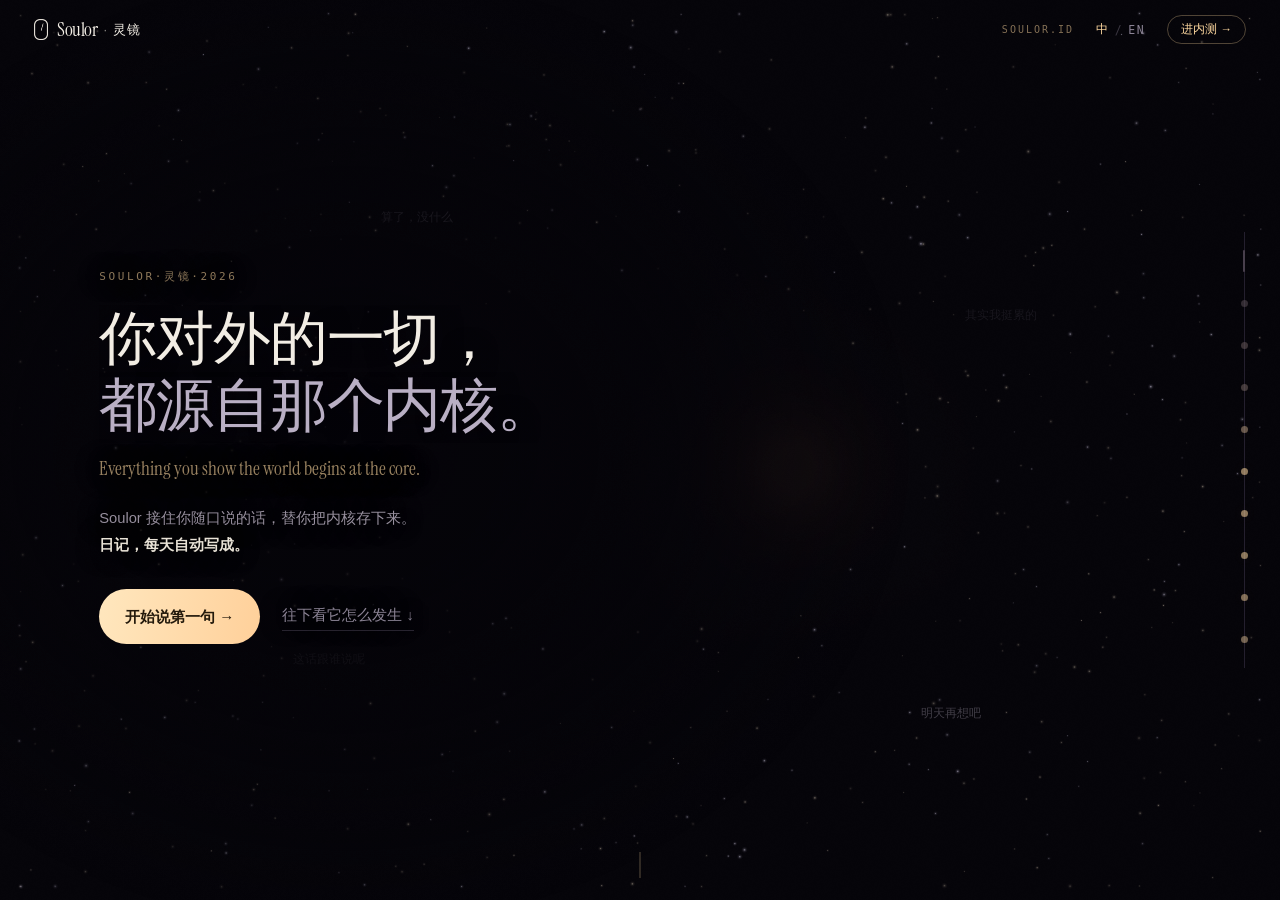
==== commit 63b25092: "site: 第 8 屏「主权」改掉说满了的绝对话（/next/ + 根站同步） 原文三处都在对"传输"下绝对断言，而产品实际会把那句话临时送去处理： · 标题「这一切，只发生在你的手机里。」/ "ne" ====
--- a/index.html
+++ b/index.html
@@ -179,7 +179,7 @@
 .dateline{margin-top:11px;font-size:13.6px;color:var(--core2);line-height:1.4}
 .dateline .n{font-family:var(--serif);font-size:19px;letter-spacing:.01em}
 
-/* ── 05 两条轴：六个人格声音 × 四个生活场景 ──
+/* ── 05 两条轴：六个人格声音 × 四个生活场景（2026-08-01 随正文一起改的口径） ──
    🔴 这两个数字和 chip 名字必须跟代码对账，别照抄文档：
    `mirror/src/services/context.ts` 的 ALL_CATEGORIES / ALL_DOMAINS。
    2026-07-29 第三轮同时动过两条轴：品类新增「应对风格」（6 个）；
@@ -488,7 +488,7 @@
   .footbar{bottom:14px}
 }
 
-/* 矮视口（不分宽窄）：加了「人格声音 × 生活场景」两条轴之后，
+/* 矮视口（不分宽窄）：加了「六个人格声音 × 四个生活场景」两条轴之后，
    成形页在 1024×620 这种"宽但矮"的窗口下会差几个像素。只按宽度收紧覆盖不到它。 */
 @media(max-height:660px){
   .axes{margin-top:12px;gap:6px}
@@ -658,6 +658,13 @@
       <span class="ln"><i class="l2" data-en="with evidence.">它才开口说你是谁。</i></span>
     </h2>
     <p class="en fu d1">It speaks only with evidence.</p>
+    <!-- 2026-08-01：两条轴的数字和 chip 全部按代码重算过（BOARD.md「交接 官网 agent」那张卡）。
+         2026-07-29 归类引擎第三轮之后：人格声音新增「应对风格」＝6，生活场景从 6 收成 4
+         （成长不是场景是内容属性；生活与自我本来就都是"只有我自己的时候"，那条线连人都分不清。
+         收成四个之后人类一致率 0.768→0.829）。对外一句话：**四个场景是量出来的，不是拍出来的。**
+         出处永远是代码，不是 brain 里的旧文档：mirror/src/services/context.ts 的
+         ALL_CATEGORIES 和 ALL_DOMAINS（见本目录 README 第 12 条——上一次踩这个坑是把
+         已经退役的「表达风格」当卖点写了一整版）。 -->
     <p class="body fu d2" data-en="Say enough, and the fragments gather into a shape: six categories × four settings, every judgment carrying its evidence — one tap back to your own words. A mirror doesn't create you, it only lets you see.">说得够多，碎片自己聚成形状：六个品类 × 四个场景，每一条判断都标着依据，点开就是你的原话。镜子不产生你，它只让你看见。</p>
     <div class="axes fu d3">
       <div class="ax">
@@ -713,13 +720,13 @@
     <p class="eyebrow fu" data-en="08 · YOURS ALONE">08 · 主权 / YOURS ALONE</p>
     <h2>
       <span class="ln"><i class="l1" data-en="All of this">这一切，</i></span>
-      <span class="ln"><i class="l2" data-en="never leaves your phone.">只发生在你的手机里。</i></span>
+      <span class="ln"><i class="l2" data-en="is yours alone.">都只属于你一个人。</i></span>
     </h2>
-    <p class="en fu d1">It never leaves your hand.</p>
+    <p class="en fu d1">All of it is yours alone.</p>
     <div class="facts">
       <div class="fact fu d2">
         <div class="lab" data-en="Stored locally">本地存储</div>
-        <p data-en="Your data stays on your phone. Not a promise not to look — there is no upload path at all.">数据只在你手机里。不是「承诺不看」，是架构上就没有上传。</p>
+        <p data-en="Your words are stored on your phone alone. Not a promise not to look — there is no account, so there is no &quot;you&quot; for us to look up.">数据只存在你手机里。不是「承诺不看」，是没有账号——我们这儿没有「你」这一栏。</p>
       </div>
       <div class="fact fu d3">
         <div class="lab" data-en="No advice">不给建议</div>
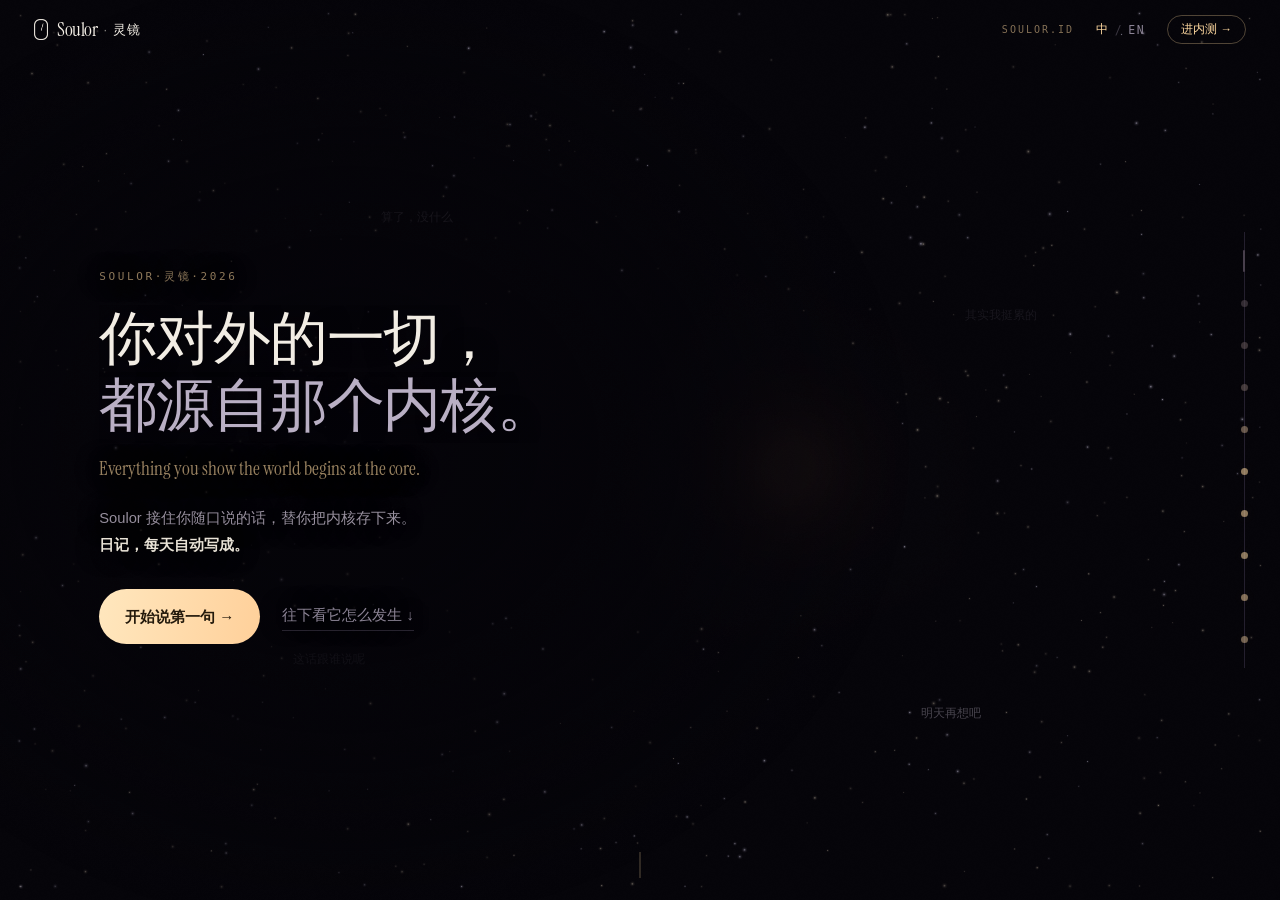
==== commit 2da4c63a: "site: 第 8 屏补正文段（十屏里唯一缺的一屏）+ 三处随之而来的版式修 Trev：「这一页的解释跟其他同步，其他页面都有写一些内容」——查下来 sovereign 确实是 十屏里**唯一**从英" ====
--- a/index.html
+++ b/index.html
@@ -115,6 +115,7 @@
 .on .fu.d2{transition-delay:.36s}
 .on .fu.d3{transition-delay:.50s}
 .on .fu.d4{transition-delay:.62s}
+.on .fu.d5{transition-delay:.74s}
 
 /* ── 字级：同时对宽度和高度做 clamp，矮屏自动收，保证一页装得下 ── */
 .eyebrow{
@@ -241,7 +242,8 @@
   transition:background .45s ease,backdrop-filter .45s ease,border-color .45s ease;
 }
 #nav.scrolled{background:rgba(5,4,9,.55);backdrop-filter:blur(12px);-webkit-backdrop-filter:blur(12px);border-bottom-color:var(--line)}
-#nav .brand{display:flex;align-items:center;gap:9px;text-decoration:none}
+#nav .brand{display:flex;align-items:center;gap:9px;text-decoration:none;flex:0 0 auto;white-space:nowrap}
+/* 🔴 字标是一个整体，任何情况下都不许折行（375 宽上「灵镜」曾被压成竖排两字）。 */
 /* 就是 App 里那张 logo-mark.png（一面竖向胶囊镜，内里一道斜切反光）。
    它是 alpha 形状、RN 用 tintColor 上色，所以网页侧也走 mask-image 而不是 <img>，
    这样才能跟 App 一样按主题着色，而不是烙死一个颜色。 */
@@ -723,16 +725,17 @@
       <span class="ln"><i class="l2" data-en="is yours alone.">都只属于你一个人。</i></span>
     </h2>
     <p class="en fu d1">All of it is yours alone.</p>
+    <p class="body fu d2" data-en="Your core should be yours, not parked on someone else&#39;s server. Your words stay on your phone; they go out only to generate a reply — no copy kept, never used for training. Self-harm content never goes out at all.">内核该由你自己持有，不该躺在别人的服务器上。话落在你自己手机里，只有生成回应那一刻才出去一趟，我们不留副本、不拿它训练；涉及自伤的话，连这一趟都不走。</p>
     <div class="facts">
-      <div class="fact fu d2">
+      <div class="fact fu d3">
         <div class="lab" data-en="Stored locally">本地存储</div>
         <p data-en="Your words are stored on your phone alone. Not a promise not to look — there is no account, so there is no &quot;you&quot; for us to look up.">数据只存在你手机里。不是「承诺不看」，是没有账号——我们这儿没有「你」这一栏。</p>
       </div>
-      <div class="fact fu d3">
+      <div class="fact fu d4">
         <div class="lab" data-en="No advice">不给建议</div>
         <p data-en="It catches you. It doesn't direct your life.">它接住你，不指导你的人生。</p>
       </div>
-      <div class="fact fu d4">
+      <div class="fact fu d5">
         <div class="lab" data-en="Refutable">可反驳</div>
         <p data-en="Every judgment traces back to your own words — and every one can be deleted.">每条判断都翻得回原话，也都删得掉。</p>
       </div>
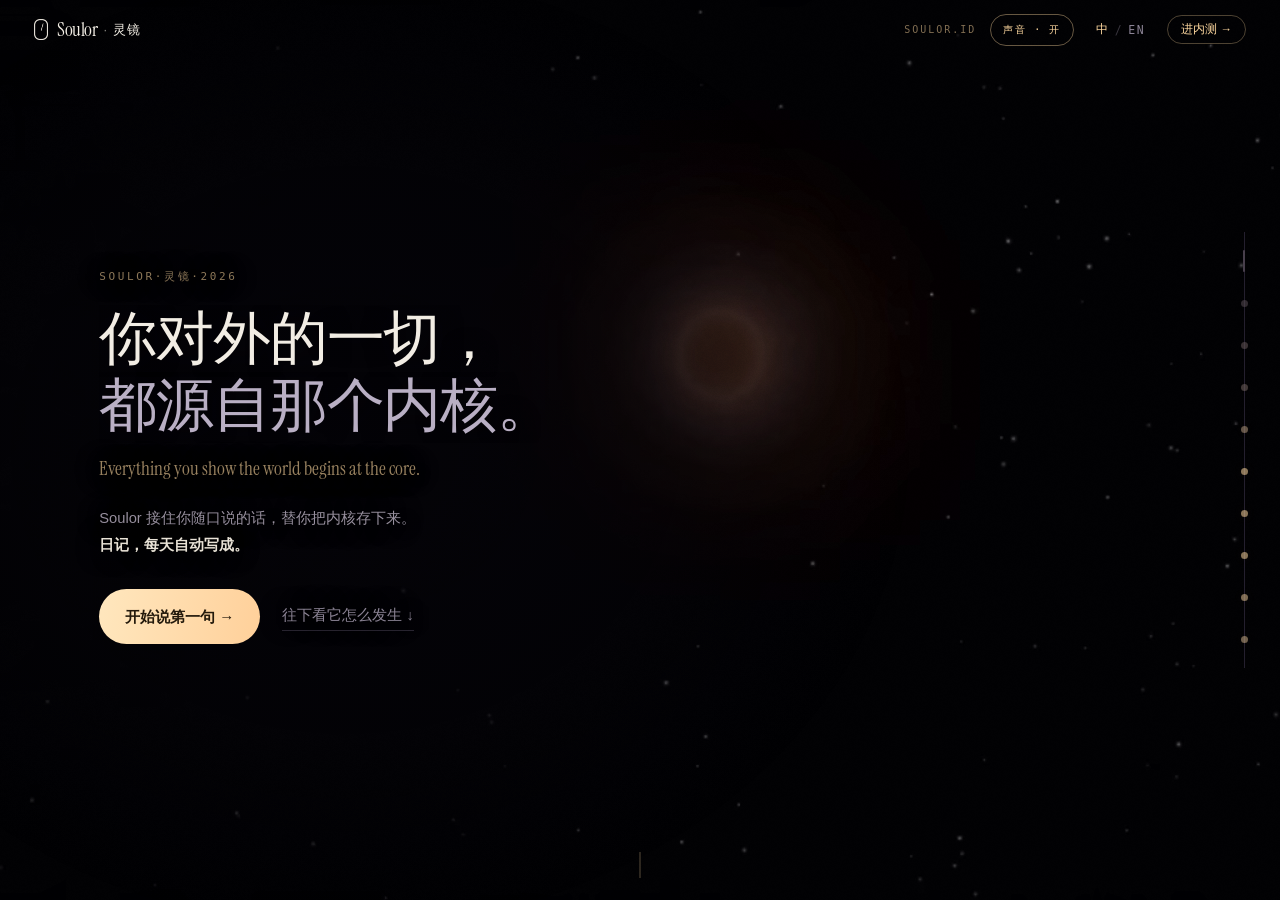
==== commit b8243c7e: "site: 标题去掉内部代号「一夜」 Trev：「把一夜拿走」。「一夜」是这部片子的内部代号，它升为正式站根路径之后， 代号不该再出现在对外的任何地方。  只有 <title> 挂着它（页面正文、og" ====
--- a/index.html
+++ b/index.html
@@ -1,8 +1,27 @@
 <!doctype html>
+<!-- ══════════════════════════════════════════════════════════════════
+  正式站根路径（2026-08-02 Trev 拍板从 /next/ 升上来；旧版归档在 /v1/）：
+  **这份文件 = 根站 deploy/index.html 逐字为底 + FILM 层**。
+  Trev 原话：「第一版我更喜欢原版的uiux」「拉条直接用原版的代码」「我喜欢原版显示
+  soulor.id, 然后还有做中英文版本」「手机直接照搬原版」——所以不再往旧 /next/ 里
+  一块块搬原版，而是反过来：原版整个当底（hero/拉条/双语/顶栏/手机档一字不动），
+  只叠两样这一版独有的：
+    ① FILM 镜头层：#stage 十章 Seedance 实拍（ch0~ch9.webm/mp4，海报 ch*.jpg），
+       原版 canvas 引擎仍在跑（readScroll 驱动文字/拉条/导航），只是 draw() 被
+       window.FILM 旗子拦下、#sky 透明——画的核让位给拍的核。
+    ② 氛围声 bgm.m4a：默认开（autoplay 被挡就等第一次手势，见 FILM 模块）。
+  手机（≤820px）和 prefers-reduced-motion 走 LITE：只出海报不建 <video>——
+  这就是旧版「演示还是在卡」的修法，也是照搬原版手机档的一部分。
+  改根站文案时记得两边同步（装配记录：brain/LOG.md 2026-08-02）。
+════════════════════════════════════════════════════════════════════ -->
 <html lang="zh-CN">
 <head>
 <meta charset="utf-8">
 <meta name="viewport" content="width=device-width,initial-scale=1,viewport-fit=cover">
+<!-- 标题就是字标本身，不带任何副标/代号。「一夜」是这部片子的**内部代号**，
+     2026-08-02 它升为正式站根路径之后，代号不该再出现在对外的任何地方
+     （Trev：「把一夜拿走」）。旧官网的 <title> 一直就是 `Soulor·灵镜`，
+     而且本页自己的 og:title 也早就是它——之前 title 挂着代号，本身就自相矛盾。 -->
 <title>Soulor·灵镜</title>
 <meta name="description" content="你对外的一切，都源自那个内核。Soulor 接住你随口说的话，替你把内核存下来。">
 <meta property="og:title" content="Soulor·灵镜">
@@ -68,6 +87,104 @@
 #fog{position:fixed;inset:0;z-index:1;pointer-events:none;display:none}
 #grain{position:fixed;inset:0;z-index:1;opacity:.05;mix-blend-mode:overlay;pointer-events:none}
 
+/* ── FILM 镜头层 ── */
+#stage{position:fixed;inset:0;z-index:0;pointer-events:none;background:#050409}
+.scene{position:absolute;inset:0;opacity:0;transition:opacity .9s ease;
+  background-size:cover;background-position:center;background-repeat:no-repeat}
+/* ch7 的四颗星球标签（约会/招聘/陪伴/还没被发明的）。
+   ⚠️ 这四个词是这一章论点的落点（「每个 app 都在从零猜你是谁」），不是装饰。
+   v2 重建时它们随 canvas 一起消失了——原版是画在 canvas 上的，而 FILM 版把
+   canvas 整个关了（#sky opacity 0），于是桌面手机都只剩四个没名字的球。
+   现在改成 DOM，坐标钉在**画面的归一化坐标**上，由 layoutPlabs() 按
+   object-fit:cover 的真实取景框换算成屏幕坐标（换素材＝重量一次质心）。
+   中英切换白送：挂了 data-en，语言切换器扫的就是这个属性。 */
+.plab{position:absolute;white-space:nowrap;z-index:2;
+  font-family:var(--mono);font-size:clamp(9px,.72vw,11px);letter-spacing:.16em;
+  color:rgba(255,217,160,.72);text-shadow:0 1px 6px rgba(5,4,9,.95);
+  font-style:normal;pointer-events:none;opacity:0;transition:opacity .7s ease .5s}
+.scene.on .plab{opacity:1}
+.scene.on{opacity:1}
+.scene video{position:absolute;inset:0;width:100%;height:100%;object-fit:cover;
+  opacity:0;transition:opacity .6s ease}
+.scene video.vp{opacity:1}
+/* ── 氛围声开关（默认开，见 FILM 模块）── */
+#snd{background:none;border:1px solid var(--line);color:var(--mut);border-radius:999px;
+  font-family:var(--mono);font-size:10px;letter-spacing:.16em;padding:8px 12px;cursor:pointer;
+  transition:color .3s,border-color .3s;white-space:nowrap}
+#snd.on{color:var(--core);border-color:rgba(255,217,160,.4)}
+@media(max-width:560px){#snd{padding:7px 9px;letter-spacing:.1em}}
+/* ch4 是一次性叙事章（弧从左到右生成）：桌面底图用「空场」首帧，避免 满弧海报→空场视频
+   的闪跳；手机 LITE 只看海报，必须是完成态满弧——所以只在桌面覆盖。!important 压 inline。 */
+@media(min-width:821px){.scene[data-i="4"]{background-image:url(ch4-first.jpg)!important}}
+
+/* ══ 手机版式三版：字上·带下（Trev 2026-08-02：「第4页的排版是最好的，其他字放得过低；
+   字在中间是最重要的，阅读体验做好，再根据手机排版调背景位置」）══
+   二版的思路是「按章裁切竖屏画面」——裁就必有取舍（七章主体曾整个被裁在画外，
+   救回来又压了字）。三版换逻辑：**背景不再竖裁**，整幅 16:9 横带摆在字的下方
+   （ch7 羽化带的推广），主体永远完整、字永远从顶上开始（ch4 范式）。
+   带的几何：宽=屏宽，高=vw×9/16（402→226px），钉在纵向 74%（402×774 上带占
+   [52%,82%] 屏高；375×667 上 [51%,82%]——两档几乎一致，一套羽化段通用）。
+   字的对比度仍由 section::before 暗罩层独立保证（后面的块，上暗下透）。 */
+@media(max-width:820px){
+  /* 带**贴屏底**（Trev：字居中优先，背景位置服从排版）：402×774 上带占 [71%,100%]，
+     主体（太阳/星球）落在 ≈85% 屏高——正好在正文块下方那条透出带里。
+     钉 84% 那版被暗罩连带压掉了，ch7 的星球标签几乎看不见（联络表逮的）。 */
+  /* --bandshift：这一章的带要**往下压多少**（由 fitBand() 按"主体不能被字/卡压住"算出来，
+     单位 px，缺省 0）。压下去的代价是裁掉带底那一截，所以 fitBand 有上限。
+     --m0/--m1：羽化段跟着带顶走（带一下压，羽化不跟就会在字底下露出一条硬边）。 */
+  .scene{background-size:100% auto!important;
+    background-position:center calc(100% + var(--bandshift,0px))!important;
+    background-repeat:no-repeat;
+    -webkit-mask-image:linear-gradient(180deg,transparent var(--m0,64%),#000 var(--m1,76%),#000 100%);
+    mask-image:linear-gradient(180deg,transparent var(--m0,64%),#000 var(--m1,76%),#000 100%)}
+  /* 视频同几何：contain 到屏宽、钉同一纵位（含同一份下压）——和海报带严丝合缝，全帧无裁切 */
+  .scene video{object-fit:contain;object-position:center calc(100% + var(--bandshift,0px))}
+  /* 背景层按章提亮（字的对比度靠暗罩层，与此无关）。暗章 1.4~1.5；
+     烬日只 1.12（提多了就"点亮"了）；亮章不提。 */
+  .scene{filter:brightness(var(--mb,1)) saturate(1.05)}
+  .scene[data-i="0"]{--mb:1.75}
+  .scene[data-i="1"]{--mb:1.7}
+  .scene[data-i="2"]{--mb:1.65}
+  .scene[data-i="3"]{--mb:1.65}
+  .scene[data-i="4"]{--mb:1.7}
+  /* ch6 是「已成形但还没点亮」的烬日，本来就该是十章里最暗的一章——但 1.25 档在
+     手机上整屏峰值只有 109，等于没有亮点（一团看不出形状的灰）。提到 1.45 后峰值
+     ≈124，仍不到 ch5 的一半（255），"还没亮"读得出来，形状也终于看得见。 */
+  .scene[data-i="6"]{--mb:1.45}
+  /* ch7 素材本身就是十章里最亮的（峰 251），1.5 档只是把整幅雾一起抬起来、
+     黑场发灰、星球反而糊在背景里。1.2 档黑得下去，四颗星球才立得出来。
+     ⚠️ 核心那团发灰是**素材自带**的（源图核心像素 (255,255,217)，盘内近中性灰），
+     不是这里提亮提出来的——降到 1.0 照样灰。要根治得重生成 ch7，留给下一轮。 */
+  .scene[data-i="7"]{--mb:1.2}
+  .scene[data-i="5"]{--mb:1.15}
+  .scene[data-i="8"]{--mb:1.2}
+  .scene[data-i="9"]{--mb:1.2}
+  /* 🔴 海报自己的推镜——**这是"页面还活着"的下限，不是装饰**。
+     微信/QQ 等 App 内置浏览器对静音视频自动播放是**硬拦截**（平台规则，绕不过，
+     Trev 真机诊断屏实锤 NotAllowedError）。视频播不了的时候，页面全靠这一层还在动；
+     它一停，用户看到的就是一张死图——2026-08-02 Trev 从微信打开：「动画都没了」。
+     原来 26s 走 5% 缩放，算下来每秒变化 0.2%，等于没动。现在 20s 走 8.5%，看得见。
+     ⚠️ **只许纵向推近，不许左右横移**：Trev 早前明令「画面左右乱动」要修掉。
+     ⚠️ 曲线必须是 **linear**：ease-in-out 在一个来回的两端几乎是静止的，用户什么时候
+     看到全凭运气——实测同一条动画，落在慢相位时 5s 只有 3.6% 的像素在变，快相位有 11%。
+     推镜要的是匀速，不是呼吸。
+     transform-origin 钉底边：画面带本来就贴屏底，从中心缩放会把带的下沿顶出画外。
+     ⚠️ 试过把原点钉在"主体所在高度"（让推镜不把主体顶回字底下），**放弃了**：
+     原点上的东西是不动的，而主体恰恰就是最该动的那块——实测动感直接腰斩
+     （ch2 8.7%→3.2%、ch7 10.2%→4.8%）。微信里视频播不了时全靠这层撑着，
+     不能为了省 20px 净空把它冻住。改成**动感优先 + 净空余量加大到 52px**
+     去吸收推镜的上浮（缩放 0.10×主体离底距离 ≈15px，再加 translateY 1% ≈8px）。 */
+  .scene{transform-origin:50% 100%}
+  .scene.on{animation:mbdrift 20s linear infinite alternate}
+  .scene.on:has(video.vp){animation:none}   /* 视频真播起来了就让位给它 */
+  @keyframes mbdrift{
+    from{transform:scale(1.015) translateY(0)}
+    to{transform:scale(1.10) translateY(-1%)}
+  }
+  @media(prefers-reduced-motion:reduce){.scene.on{animation:none}}
+  .plab{font-size:8.5px;letter-spacing:.1em}
+}
+
 /* ── 分页容器 ──
    固定满屏 + 自己滚动：section 用 height:100% 就精确等于视口高，
    完全绕开 vh/svh 和移动端地址栏收合带来的高度抖动。 */
@@ -180,7 +297,7 @@
 .dateline{margin-top:11px;font-size:13.6px;color:var(--core2);line-height:1.4}
 .dateline .n{font-family:var(--serif);font-size:19px;letter-spacing:.01em}
 
-/* ── 05 两条轴：六个人格声音 × 四个生活场景（2026-08-01 随正文一起改的口径） ──
+/* ── 05 两条轴：六个人格声音 × 四个生活场景 ──
    🔴 这两个数字和 chip 名字必须跟代码对账，别照抄文档：
    `mirror/src/services/context.ts` 的 ALL_CATEGORIES / ALL_DOMAINS。
    2026-07-29 第三轮同时动过两条轴：品类新增「应对风格」（6 个）；
@@ -243,7 +360,7 @@
 }
 #nav.scrolled{background:rgba(5,4,9,.55);backdrop-filter:blur(12px);-webkit-backdrop-filter:blur(12px);border-bottom-color:var(--line)}
 #nav .brand{display:flex;align-items:center;gap:9px;text-decoration:none;flex:0 0 auto;white-space:nowrap}
-/* 🔴 字标是一个整体，任何情况下都不许折行（375 宽上「灵镜」曾被压成竖排两字）。 */
+/* 🔴 字标是一个整体，任何情况下都不许折行。375 宽上顶栏四件东西挤在一起，「灵镜」被压成竖排两个字——字标当场裂开。nowrap + 不参与收缩，宁可别的先让。 */
 /* 就是 App 里那张 logo-mark.png（一面竖向胶囊镜，内里一道斜切反光）。
    它是 alpha 形状、RN 用 tintColor 上色，所以网页侧也走 mask-image 而不是 <img>，
    这样才能跟 App 一样按主题着色，而不是烙死一个颜色。 */
@@ -489,8 +606,49 @@
   .axes{gap:7px;margin-top:15px}
   .footbar{bottom:14px}
 }
-
-/* 矮视口（不分宽窄）：加了「六个人格声音 × 四个生活场景」两条轴之后，
+/* 手机三版·字居中（放在 799 块之后：媒体查询不加特异性，顺序说了算）。
+   ⚠️ Trev 2026-08-02 连说两遍「不是置上，是置中」——**字在竖直方向居中**是这一版的
+   铁律，别再改回 flex-start。三版第一稿理解成了「靠顶」，被当场驳回。
+   居中之后背景带要给字让路：带从 74% 沉到 84%（见上面 820 块），
+   暗罩也跟着把渐透点下移。 */
+@media(max-width:820px){
+  section:not(#begin){align-items:center}
+  section#hero{align-items:center}
+  /* #begin 是 flex-direction:column：竖轴居中走的是 justify-content（基础规则 301 行），
+     压 align-items 没用——ch9 就是这么漏网的（验收逮的）。 */
+  #begin{justify-content:center}
+  .col{padding-top:0}
+  #hero .col{padding-top:0}
+  /* 🔴 `align-items:center` 居的是**内容盒**的中，不是屏幕的中。上面 532 行给了
+     `section{padding-top:68px}`（躲固定导航栏），下边却是 0 —— 于是十章一律**低 34px**，
+     两档屏幕、每一章都差这个同一个常数（验收量到「上276/下208」，恒差 68）。
+     补一个等量的下内边距，内容盒就重新以视口中线为中心，`center` 才真是屏幕的中。
+     ⚠️ 别改成「上下各 34px」省高度：68 是量出来的（导航底沿 57px + 11px 呼吸），
+     减了长章的标题就会钻到导航底下。 */
+  section{padding-bottom:68px}
+  /* ch9 的 .col 原本自带 clamp(64px,10vh,96px) 下内边距给页脚让路；
+     现在 section 的 68px 已经把页脚（底 14px + 高 ≈40px）让开了，再叠一层
+     会把正文顶到离中线 70px 以上——留一点余量即可。 */
+  #begin .col{padding-bottom:16px}
+  /* 暗罩只护「裸文字」（标题+正文段落，在正文块中上部），下段放开让带透出来。
+     正文块下部是演示卡——`.card/.facts` 自带底色和描边，不靠这层暗罩，
+     所以渐透点可以提到 58%，带的主体（≈85%）才不会被一起压死。 */
+  /* 渐透点**跟着每章裸文字的实际底部走**（由 fitScrim() 写进 --f0/--f1/--f2）：
+     每章正文长短差很多（ch1 三行 vs ch7 五行+公式），写死一套百分比必然有章
+     被压暗、有章被漏保护——ch7 就是这么漏的（裸文字压在亮带上，峰值 246）。
+     缺省值是「正文中等长度」的安全档，JS 没跑起来也不会糊。 */
+  section::before{background:linear-gradient(180deg,
+    rgba(5,4,9,.50) 0%,rgba(5,4,9,.74) 22%,
+    rgba(5,4,9,.74) var(--f0,50%),rgba(5,4,9,.32) var(--f1,63%),
+    rgba(5,4,9,0) var(--f2,74%))!important}
+  /* 🔴 #fog 必须在手机上关掉：它是**原版**为「核在上、正文在下」做的**底部**压暗
+     （底 0.80 黑度，z-index:1 盖在 #stage 之上），而三版把画面带放到了屏底——
+     两层正好打架。实测 ch5 素材峰值 254，到屏幕上只剩 74，就是被它吃掉的。
+     字的保护已经全交给 section::before（上暗下透），这层在三版里只有害处。 */
+  #fog{display:none!important}
+}
+
+/* 矮视口（不分宽窄）：加了「人格声音 × 生活场景」两条轴之后，
    成形页在 1024×620 这种"宽但矮"的窗口下会差几个像素。只按宽度收紧覆盖不到它。 */
 @media(max-height:660px){
   .axes{margin-top:12px;gap:6px}
@@ -501,9 +659,26 @@
   .body,.sub{margin-top:14px;line-height:1.66}
 }
 
+/* ch8「主权」是全站最高的一屏：标题 + 英文回声 + 正文 + **三张事实卡**，
+   而英文版又比中文长一截。在 375×667 / 390×620 / 360×640 这几档上，英文版会把
+   标题顶进固定导航（实测差 8 / 14 / 26px）——正文居中之下，超出是往两头挤的。
+   `.facts` 全站只有这一屏在用，所以单独给它一档收紧最省事、也不会波及别章。
+   阈值取 700 而不是沿用已有的 580：667 这一档（iPhone SE / 8）压根够不着 580。 */
+@media(max-width:820px) and (max-height:700px){
+  .facts{margin-top:14px;gap:7px}
+  .fact{padding:10px 14px}
+  .fact p{margin-top:4px;line-height:1.56}
+}
+
 /* 极矮视口（手机横屏、或浏览器上下工具栏都展开时）：整体收紧一档。
    mandatory snap 下装不下的内容是永远看不到的，所以这一档是硬需求不是优化。 */
 @media(max-width:820px) and (max-height:580px){
+  /* 这一档（横屏 820×580 英文版）正文有 494px 高，比「上下各 68px」留出的 444px 还高，
+     严格居中会让标题往上顶进导航栏 14px。对称内边距改不了这件事——居中点就是视口中线，
+     只有把中线往下挪才躲得开。所以这一档单独把下边距收到 24px：整体下移 22px，
+     580px 高的屏上肉眼看不出偏心，但字不再钻到导航底下。
+     ⚠️ 只在这一档破例，别把它抄回上面的通用块——竖屏各档都是严格居中的。 */
+  section{padding-bottom:24px}
   h1,h2{font-size:clamp(21px,min(4.6vw,5.6vh),50px);line-height:1.22}
   .col{padding-bottom:7%}
   .eyebrow{margin-bottom:12px}
@@ -539,9 +714,56 @@
 <div id="fog" aria-hidden="true"></div>
 <div id="grain" aria-hidden="true"></div>
 
+<!-- FILM 镜头层（见文件头注释①）：z 与 #sky 同层、DOM 在后，雾/颗粒照旧压在上面 -->
+<div id="stage" aria-hidden="true">
+  <!-- data-sy = 这一章「画面主体」的归一化纵位。fitBand() 拿它算出每章该把画面带
+       往下压多少，好让主体落在正文底边之下（Trev 2026-08-02：「第 2 页的动画拉低一点，
+       动画被字挡住了，第 5、6 页也是」——手机上正文竖直居中、带贴屏底，正文一长就压住主体）。
+
+       🔴 必须从**视频**量，不能从海报量。ch4 的海报是"满弧"（弧在下部，海报量出来 0.80），
+       而视频演的是弧被引力吸向太阳的过程，亮的那一端在画面**上部**——按海报算，
+       ch4 的下压量会算成 0，等于没修。取值＝整段视频 30 帧亮度重心的 **p25**
+       （主体只有 25% 的时间高于它；取最高帧会被一两帧闪烁带跑，取平均又护不住）。
+
+       ⚠️ ch7 是唯一的人工值（0.536＝四颗星球 data-py 的均值）：这一章亮度重心追的是
+       左上那个核（0.12），但要给人看的是星球。按 0.12 算会把带下压 38px，
+       「陪伴」那颗直接被顶出屏外。**亮度最强 ≠ 内容主体，只有这一章两者分家。**
+
+       ⚠️ ch4 也是特例（用 p50 而不是 p25）：这一章的弧**本来就是从左到右扫过整个画幅**的，
+       早期亮区在上部（p10=0.11）、完成后落在下部（p75=0.66），差了 0.55 个画幅，
+       一个位置不可能同时安置两头。它是 data-once（播一遍停在完成态），所以按
+       **停住之后的常态**定位——完成的弧落在净空区；开头两三秒扫过字区是它本来的运动，
+       不是版式 bug。别再想把整段都压到字底下：压够早期，完成态就被顶出屏外了（实测）。
+
+       data-band-group：**共用同一颗主体的章要绑在一起**。ch5「成形」和 ch6「诚实」
+       是同一颗太阳（ch6 就是 ch5 压暗的版本），但两章正文长短不同，各按各的正文底边
+       让位就会把同一颗太阳推到两个高度——实测两档屏上都差 44px，翻页时太阳"跳"一下。
+       fitBand 对同组取**组内最大下压量**（每章的字都让开，位置又完全一致），
+       sy 也取组内均值（抹掉量出来那零点几个百分点的噪声）。
+       （Trev 2026-08-02：「第 5 和 6 页明明是同一个太阳，位置应该一样才对」）
+
+       重新生成任何一章的视频，就要重新量：film/measure-sy.py <素材目录> -->
+  <div class="scene" data-i="0" data-sy="0.393" style="background-image:url(ch0.jpg)"></div>
+  <div class="scene" data-i="1" data-sy="0.496" style="background-image:url(ch1.jpg)"></div>
+  <div class="scene" data-i="2" data-sy="0.284" style="background-image:url(ch2.jpg)"></div>
+  <div class="scene" data-i="3" data-sy="0.198" style="background-image:url(ch3.jpg)"></div>
+  <div class="scene" data-i="4" data-sy="0.537" data-once="1" data-mv="1" style="background-image:url(ch4.jpg)"></div>
+  <div class="scene" data-i="5" data-sy="0.300" data-band-group="sun" data-mv="1" style="background-image:url(ch5.jpg)"></div>
+  <div class="scene" data-i="6" data-sy="0.298" data-band-group="sun" data-mv="1" style="background-image:url(ch6.jpg)"></div>
+  <div class="scene" data-i="7" data-sy="0.536" style="background-image:url(ch7.jpg)">
+    <i class="plab" data-px="0.695" data-py="0.375" data-en="Dating">约会</i>
+    <i class="plab" data-px="0.829" data-py="0.648" data-en="Hiring">招聘</i>
+    <i class="plab" data-px="0.601" data-py="0.805" data-en="Companionship">陪伴</i>
+    <i class="plab" data-px="0.934" data-py="0.316" data-en="Not yet invented">还没被发明的</i>
+  </div>
+  <div class="scene" data-i="8" data-sy="0.311" style="background-image:url(ch8.jpg)"></div>
+  <div class="scene" data-i="9" data-sy="0.253" style="background-image:url(ch9.jpg)"></div>
+</div>
+
 <header id="nav">
   <a class="brand" href="#hero" aria-label="Soulor·灵镜"><span class="mark" aria-hidden="true"></span><span class="wordmark">Soulor</span><span class="dotmark">·</span><span class="zhmark">灵镜</span></a>
   <span class="dom">SOULOR.ID</span>
+  <button id="snd" type="button" aria-label="环境声开关 / Ambient sound"></button>
   <button id="langbtn" type="button" aria-label="切换语言 / Switch language"><span class="on">中</span><span class="sep">/</span><span class="off">EN</span></button>
   <a class="pill" href="https://testflight.apple.com/join/Y5j5XjUU" target="_blank" rel="noopener" data-en="Join the beta →">进内测 →</a>
 </header>
@@ -660,13 +882,6 @@
       <span class="ln"><i class="l2" data-en="with evidence.">它才开口说你是谁。</i></span>
     </h2>
     <p class="en fu d1">It speaks only with evidence.</p>
-    <!-- 2026-08-01：两条轴的数字和 chip 全部按代码重算过（BOARD.md「交接 官网 agent」那张卡）。
-         2026-07-29 归类引擎第三轮之后：人格声音新增「应对风格」＝6，生活场景从 6 收成 4
-         （成长不是场景是内容属性；生活与自我本来就都是"只有我自己的时候"，那条线连人都分不清。
-         收成四个之后人类一致率 0.768→0.829）。对外一句话：**四个场景是量出来的，不是拍出来的。**
-         出处永远是代码，不是 brain 里的旧文档：mirror/src/services/context.ts 的
-         ALL_CATEGORIES 和 ALL_DOMAINS（见本目录 README 第 12 条——上一次踩这个坑是把
-         已经退役的「表达风格」当卖点写了一整版）。 -->
     <p class="body fu d2" data-en="Say enough, and the fragments gather into a shape: six categories × four settings, every judgment carrying its evidence — one tap back to your own words. A mirror doesn't create you, it only lets you see.">说得够多，碎片自己聚成形状：六个品类 × 四个场景，每一条判断都标着依据，点开就是你的原话。镜子不产生你，它只让你看见。</p>
     <div class="axes fu d3">
       <div class="ax">
@@ -1451,7 +1666,7 @@
     document.body.classList.add('lit');
     if(!reduce) bloomT=T;
   }
-  draw(dt);
+  if(!window.FILM) draw(dt);   /* FILM 版：画面交给 #stage，引擎只当骨架 */
 }
 function start(){
   if(running) return;
@@ -1466,6 +1681,7 @@
    draw() 里那段跳过 ＝ 画面就是原来三层 sprite 的样子。所以这里一个
    throw 都不能往外冒，也不允许把 canvas 那条主线挡住。 */
 function initCoreVideo(){
+  if(window.FILM) return;   /* FILM 版：核由整幅镜头出，不取 core.mp4 */
   if(vidTried) return; vidTried=true;
   // ① 用户明确要求减少动态：这是"动态效果"，不是内容，直接不取
   if(reduce) return;
@@ -1660,6 +1876,399 @@
     apply(document.documentElement.getAttribute('data-lang')==='en' ? 'zh' : 'en');
   });
 })();
+
+/* ══════════ FILM：十章镜头 + 氛围声（/next/ 独有层，见文件头注释） ══════════ */
+window.FILM = true;
+(function(){
+  var MOBILE = matchMedia('(max-width:820px)').matches;
+  var STILL = matchMedia('(prefers-reduced-motion: reduce)').matches;
+  /* 手机不再一刀切禁视频：当年的卡顿是十段大视频抢解码；现在 4/5/6 只有
+     122~722KB、且同一时刻只播一章。白名单见 markup 的 data-mv。 */
+  var SAVE = !!(navigator.connection&&navigator.connection.saveData);
+  var LITE = MOBILE || STILL;
+  var deck=document.getElementById('deck');
+  var stage=document.getElementById('stage');
+  var scenes=[].slice.call(stage.children);
+  var NB=scenes.length;
+  document.getElementById('sky').style.opacity='0';   /* 画的天让位给拍的天 */
+
+  /* 视频：懒建 + 邻页预热 + 远页卸载 */
+  var cur=-1, lastErr='';
+  var GESTURES=['pointerdown','touchstart','touchend','keydown'];
+  function mkVideo(k){
+    var sc=scenes[k];
+    if(!sc||sc.dataset.v||sc.dataset.dead) return;
+    if(STILL) return;                                   /* reduced-motion：全静态 */
+    if(SAVE) return;                                    /* 省流模式：全静态 */
+    /* 手机不再拦：十章 webm 全在 122~723KB（当年「卡」是旧架构十段大片+桥接同播），
+       一次只播一章 + 邻页预热 + 远页卸载，整趟滑完 ≈4.4MB。 */
+    sc.dataset.v='1';
+    var v=document.createElement('video');
+    /* data-once：一次性叙事章（如 ch4 弧的生成）——播一遍停在完成态，不循环 */
+    v.muted=true; v.loop=!sc.dataset.once; v.playsInline=true;
+    /* iOS 判自动播放资格看的是**内容属性**，不只是 JS 属性，所以 playsinline/muted
+       写成 attribute。
+       🔴 但**绝不能加 `autoplay` 属性**：WebKit 在"自动播放不被允许"的环境里
+       （微信等 App 内置 WebView、低电量模式），对带 autoplay 的媒体会连**资源都不加载**
+       ——2026-08-02 我加过一轮，Trev 真机诊断屏当场逮到：currentSrc 空、readyState 0、
+       画面彻底不动，比不加还糟。播放由我们自己的 play() 驱动，不需要这个属性。 */
+    v.setAttribute('playsinline',''); v.setAttribute('muted','');
+    v.preload='auto';
+    ['webm','mp4'].forEach(function(ext){
+      var src=document.createElement('source');
+      src.src='ch'+k+'.'+ext; src.type='video/'+ext;
+      v.appendChild(src);
+    });
+    /* 🔴 只认 **video 自己的** error，`<source>` 的失败一律放过。
+       `<source>` 报错是**正常流程**：浏览器逐个试候选，播不了就报错换下一个。
+       而「第一个候选用不了」恰恰是 iOS 的常态——**iOS 17.4 之前根本没有 webm**，
+       webm 那个 source 必然报错，mp4 本来稳稳接得上。
+       旧写法（capture=true 且不看 e.target）把 source 的错也算成"这章没素材"，
+       直接删掉 video 并标 dead ⇒ **整章从此再也不会动，且怎么点都救不回来**。
+       实测（film/t-source.html，首源换成本机播不了的格式）：旧写法 100% 失守，
+       新写法回落到次源正常播。⚠️ 本机 Chromium 没有 H.264，验这条必须把 mp4/webm
+       的角色对调，否则"回落成功"根本演不出来——别再拿 mp4 当回落证据。 */
+    v.addEventListener('error',function(e){
+      if(e.target!==v) return;      /* source 级失败：交给资源选择算法去试下一个候选 */
+      if(v.parentNode===sc) sc.removeChild(v);
+      sc.dataset.v=''; sc.dataset.dead='1';
+    },true);
+    /* 视频真开播才显形：海报→视频柔和溶解。ch4 尤其需要（海报是满弧、视频首帧是
+       空场，硬切会闪跳——手机解禁视频后这个跳在手机上也会出现）。 */
+    v.addEventListener('playing',function(){ v.classList.add('vp'); });
+    /* 数据就绪即重试：show() 那一下 play() 可能发生在数据到位之前而石沉大海——
+       表现就是「要拉一下页面才动」。这里治的是时序型，策略型见 armUnlock。 */
+    var retry=function(){ if(sc.classList.contains('on')) tryPlay(v); };
+    v.addEventListener('canplay',retry);
+    v.addEventListener('loadeddata',retry);
+    sc.appendChild(v);
+    /* 显式 load()：把资源选择算法踢起来。有些 WebView 里不主动叫它就一直
+       currentSrc 空 / readyState 0（Trev 真机诊断屏就是这个读数）。 */
+    try{ v.load(); }catch(e){}
+  }
+  /* 策略型拦截（低电量模式 / App 内置浏览器 / 部分 WebView）：拖拽本身就是手势——
+     翻页靠拖，所以**拖动那一下就地激活**，不放任何提示（Trev：「不喜欢轻点一下，
+     UIUX 也不喜欢，拖拽的时候就直接 activate」。2026-08-02 那版「轻点一下」胶囊已删）。
+
+     两条铁律，都是踩过的坑：
+     ① **绝不能用一次性监听**：滚动的 touchstart 会把 once 监听吃掉，之后再无机会
+        （bgm「得重新开才有声」的根因）。改成常驻，播成功也不摘——见②。
+     ② 🔴 **WebKit 的播放授权是按元素发的**：这一次手势里 play 过的那个 video 从此
+        自由，可翻到下一章**新建的 video 又是没授权的**——只解锁当前章的话，
+        每翻一页都得再拖一下才动。所以同一次手势里把**邻章**也各 play 一下"盖章"，
+        非当前章拿到授权立刻 pause（scene 透明，用户看不见）。每次拖动都会重新给
+        新邻居盖章，翻页就永远接得上。监听费用：只在 play 被拒过的环境里才挂。
+
+     🔴 名字必须和下面氛围声那套解锁分开（同一个 IIFE 作用域）：早先这份也叫
+     armUnlock/armed，被音频那份同名声明覆盖（函数声明提升，后声明的赢），
+     视频永远等不到重试。已改名，加同类功能前先 grep 名字。 */
+  var vidArmed=false;
+  function blessAround(){
+    var ks=[cur,cur+1,cur-1];
+    for(var j=0;j<ks.length;j++){
+      var k=ks[j];
+      if(k<0||k>=NB) continue;
+      mkVideo(k);
+      var s2=scenes[k], v=s2&&s2.querySelector('video');
+      if(!v) continue;
+      if(!v.readyState){ try{ v.load(); }catch(e){} }   /* 有些 WebView 连取数据都要等手势 */
+      if(k===cur){ if(v.paused) v.play().catch(function(){}); continue; }
+      if(!v.paused) continue;
+      /* ⚠️ 盖章的 play() 是异步的：promise 落定时用户可能**已经翻到了这一章**——
+         无条件 pause 会把正在看的章按停（验收 A 段连翻两页逮到的竞态）。
+         落定那一刻再看它是不是当前章，是就别停，让它接着播。 */
+      (function(vv,kk){
+        var p=vv.play();
+        if(p&&p.then) p.then(function(){ if(kk!==cur) vv.pause(); },function(){});
+      })(v,k);
+    }
+  }
+  function armVideoUnlock(){
+    if(vidArmed) return; vidArmed=true;
+    GESTURES.forEach(function(t){ document.addEventListener(t,blessAround,{passive:true}); });
+  }
+  function tryPlay(v){
+    if(!v||!v.paused) return;
+    var p=v.play();
+    if(p&&p.catch) p.catch(function(e){ lastErr=(e&&e.name)||'?'; armVideoUnlock(); });
+  }
+  function show(k,force){
+    if(k===cur&&!force) return;
+    cur=k;
+    for(var i=0;i<NB;i++){
+      var sc=scenes[i], on=i===k, v=sc.querySelector('video');
+      sc.classList.toggle('on',on);
+      if(on){
+        mkVideo(i); v=sc.querySelector('video');
+        if(v){ if(sc.dataset.once){ try{ v.currentTime=0; }catch(e){} } tryPlay(v); }
+      }
+      else if(v){
+        v.pause();
+        if(Math.abs(i-k)>2&&sc.dataset.v){ sc.removeChild(v); sc.dataset.v=''; }
+      }
+    }
+    mkVideo(k+1); if(k>0) mkVideo(k-1);
+  }
+  function onScroll(){
+    var p=deck.scrollTop/(deck.clientHeight||1);
+    show(Math.max(0,Math.min(NB-1,Math.round(p))));
+  }
+  /* 把 ch7 的标签摆到「画面里那颗星球」下面：object-fit:cover / background-size
+     都会把 16:9 的图缩放并裁切，屏幕坐标 ≠ 画面坐标，必须按真实取景框换算。
+     两种取景一套公式：left=(容器宽−图宽)×X%，top=(容器高−图高)×Y%；
+     区别只在图宽高怎么来（cover 取满屏的那一边 / 手机 ch7 是整幅缩到屏宽）。
+     ⚠️ 末尾要把标签夹回画内（右边还要躲开拉条），不然「还没被发明的」会跑出屏。 */
+  function layoutPlabs(){
+    var sc=stage.querySelector('.scene[data-i="7"]');
+    if(!sc) return;
+    var cw=sc.clientWidth, ch=sc.clientHeight, AR=16/9, cs=getComputedStyle(sc);
+    var w,h,bs=cs.backgroundSize;
+    if(bs.indexOf('cover')>=0){
+      if(cw/ch<AR){ h=ch; w=ch*AR; } else { w=cw; h=cw/AR; }
+    } else {
+      /* 非 cover（手机 ch7 的「整幅」档）：真去读 background-size，别假定＝屏宽——
+         写死成 cw 的那版在把 100% 收成 88% 之后就错位了，标签留在原地没跟着挪。
+         计算值可能是 "88% auto" 也可能是 "353.76px auto"，两种都认。 */
+      var t=bs.split(' ')[0];
+      w = t.indexOf('%')>=0 ? cw*parseFloat(t)/100 : parseFloat(t);
+      if(!w||isNaN(w)) w=cw;
+      h = w/AR;
+    }
+    var xp=parseFloat(cs.backgroundPositionX); if(isNaN(xp)) xp=50;
+    /* ⚠️ 纵位现在是 `calc(100% + var(--bandshift))`，`parseFloat` 对 "calc(…)" 返回 NaN，
+       会悄悄退回 50% 把四个标签甩到画面中央（改成 calc 那次差点就这么翻车）。
+       所以：能解析出数就用，解析不出就按"贴底 + 下压量"自己算——和 fitBand 同一套几何。 */
+    var yraw=cs.backgroundPositionY, yp=parseFloat(yraw);
+    var shift=parseFloat(cs.getPropertyValue('--bandshift'))||0;
+    var top;
+    if(yraw.indexOf('calc')>=0||isNaN(yp)) top=(ch-h)+shift;   // 手机档：贴底再下压
+    else top=(ch-h)*yp/100+shift;
+    var left=(cw-w)*xp/100;
+    /* 边距只留 10px，不给拉条整条让位：唯一贴右缘的是「还没被发明的」，它的星球在
+       画面顶部（y≈.28），而拉条的点阵是**垂直居中**的一段，两者纵向根本不相交。
+       按 46/56px 让位反而把标签从星球下面拽走（1280 上差了 70px，验收从像素里逮到的）。 */
+    var EDGE=10;
+    [].forEach.call(sc.querySelectorAll('.plab'), function(el){
+      var pxn=parseFloat(el.dataset.px);
+      var x=left+pxn*w, y=top+parseFloat(el.dataset.py)*h, wd=el.offsetWidth;
+      /* 贴右缘那颗（px>.85）标签向**左**伸、右端顶着星球；其余居中。
+         居中的话它必然撞右边界、被夹回来，就和星球脱节了。 */
+      var lx = pxn>0.85 ? (x-6-wd) : (x-wd/2);
+      el.style.left=Math.max(EDGE, Math.min(cw-EDGE-wd, lx))+'px';
+      el.style.top=y+'px';
+    });
+  }
+  /* 暗罩收口跟着裸文字走：量每章最后一个「直接压在背景上」的元素（标题/正文/公式/
+     副标——不含 .card/.facts，它们自带底色），把渐透三点钉在它下面。
+     只在手机档做（桌面是左右分栏构图，那层径向暗罩另有算法）。 */
+  function fitScrim(){
+    if(!matchMedia('(max-width:820px)').matches){
+      [].forEach.call(deck.querySelectorAll('section'),function(sec){
+        sec.style.removeProperty('--f0'); sec.style.removeProperty('--f1'); sec.style.removeProperty('--f2');
+      });
+      return;
+    }
+    var H=deck.clientHeight||1;
+    [].forEach.call(deck.querySelectorAll('section'),function(sec){
+      var bare=sec.querySelectorAll('h1,h2,.en,.sub,.body,.etym,.eyebrow');
+      var bot=0;
+      [].forEach.call(bare,function(e){
+        var r=e.getBoundingClientRect();
+        if(r.height>4) bot=Math.max(bot, r.bottom-sec.getBoundingClientRect().top);
+      });
+      if(!bot) return;
+      var f=Math.min(0.86, bot/H);              // 封顶 86%：再往下就没有带可露了
+      sec.style.setProperty('--f0',(f*100).toFixed(1)+'%');
+      sec.style.setProperty('--f1',((f+0.07)*100).toFixed(1)+'%');
+      sec.style.setProperty('--f2',((f+0.15)*100).toFixed(1)+'%');
+    });
+  }
+  /* 按章把画面带往下压，让「主体」落在正文块底边**之下**。
+     手机上正文竖直居中、带贴屏底，正文一长（ch2/ch4/ch5/ch8）主体就被压在字和演示卡
+     下面——Trev 2026-08-02：「第 2 页的动画拉低一点，动画被字挡住了，第 5、6 页也是」。
+     实测 375×667 上 ch4 差 64px、ch2 差 29px、ch5 差 34px、ch8 差 13px。
+     ⚠️ 微信内置浏览器顶上还有自己一条标题栏，可视高度比 Safari 更矮，挤压比这更狠——
+     所以只能按**实测的正文底边**算，不能写死一套百分比。
+     代价：往下压 = 裁掉带底那一截，所以封顶 34%（再多素材下缘的地平线就没了）。 */
+  function fitBand(){
+    var mob=matchMedia('(max-width:820px)').matches;
+    var H=deck.clientHeight||1;
+    var secs=deck.querySelectorAll('section');
+    var calc={}, groups={};
+    /* 第一遍：各章各算各的「需要下压多少」 */
+    [].forEach.call(scenes,function(sc,i){
+      if(!mob){
+        ['--bandshift','--m0','--m1'].forEach(function(k){ sc.style.removeProperty(k); });
+        return;
+      }
+      var sec=secs[i]; if(!sec) return;
+      var col=sec.querySelector('.col'); if(!col) return;
+      var sr=sec.getBoundingClientRect(), cr=col.getBoundingClientRect();
+      var colBot=cr.bottom-sr.top;                 // 正文块（含演示卡）底边，相对本章顶
+      var h=sc.clientWidth*9/16;                   // 带高＝屏宽×9/16（background-size:100% auto）
+      var sy=parseFloat(sc.dataset.sy); if(isNaN(sy)) sy=0.4;
+      calc[i]={sc:sc,h:h,sy:sy,colBot:colBot};
+      var g=sc.dataset.bandGroup;
+      if(g){ (groups[g]=groups[g]||[]).push(i); }
+    });
+    if(!mob) return;
+    /* 🔴 同组统一 sy：同一颗主体在各章素材里本该同位，量出来的零点几个百分点是噪声，
+       不抹平的话两章之间会差一两个像素——同一颗太阳"抖一下"，比差 40px 更难解释。 */
+    Object.keys(groups).forEach(function(g){
+      var idx=groups[g], sum=0;
+      idx.forEach(function(i){ sum+=calc[i].sy; });
+      var mean=sum/idx.length;
+      idx.forEach(function(i){ calc[i].sy=mean; });
+    });
+    /* 第二遍：把 need 换算成 shift */
+    Object.keys(calc).forEach(function(i){
+      var c=calc[i];
+      var subj=H-c.h+c.sy*c.h;                     // 不压时主体在屏幕上的高度
+      /* 52px 余量不是拍脑袋，三笔加出来的：
+         ① sy 量的是主体**中心**，一团光的上半还要往上占一截；
+         ② 推镜缩放到 1.10 时主体上浮 ≈0.10×(主体离屏底距离) ≈15px；
+         ③ 推镜的 translateY 再带 1% ≈8px。
+         只留十几像素的话，中心是让开了，光晕上半仍压在演示卡底下——
+         Trev 说的「被挡住」就是这个。 */
+      /* 封顶原来是死的 34%，而 34% 是拍脑袋定的——它没考虑「正文特别长的那一章，
+         本来就没多少带可露」。ch8 加了正文之后成了全站最高的一屏（375×667 上正文占
+         81% 屏高），需要压 121px 才让得开，被 34%（71.7px）卡住，主体只能贴着正文底边
+         差 3px，等于没修。
+         改成自适应：**压到主体离屏底还剩 24px 为止**（再压主体自己就出画了），
+         同时不超过带高的 60%（总得给画面留点东西）。
+         窄章用不到这条——只有原来被封顶卡住的那几章会真的多压。 */
+      /* 底部留白不能写死 24px：那只保证"主体中心"在画内，而一团光还有下半个。
+         375×667 上 ch8 就被压成"太阳只剩上半个"，看着像渲染坏了。
+         改成按屏高留 7%（667→47px / 774→54px），够放下常见光晕的下半个。 */
+      var room=Math.max(0, (H-H*0.07)-subj);
+      c.shift=Math.max(0, Math.min((c.colBot+52)-subj, c.h*0.60, room));
+    });
+    /* 🔴 第三遍：**同组取组内最大下压量**。
+       ch5「成形」和 ch6「诚实」是同一颗太阳（ch6 就是 ch5 压暗的版本，2026-08-02 Trev
+       拍板「6 直接改成 5 的没那么亮的版本」），但 ch5 正文长、ch6 正文短，各按各的
+       正文底边让位就把同一颗太阳推到了两个高度——实测两档屏上都差 44px，翻页时
+       太阳会"跳"一下。取最大值：每章各自的字都让开了，而位置完全一致。
+       （Trev 2026-08-02：「第 5 和 6 页明明是同一个太阳，位置应该一样才对」） */
+    Object.keys(groups).forEach(function(g){
+      var idx=groups[g], mx=0;
+      idx.forEach(function(i){ mx=Math.max(mx,calc[i].shift); });
+      idx.forEach(function(i){ calc[i].shift=mx; });
+    });
+    Object.keys(calc).forEach(function(i){
+      var c=calc[i];
+      c.sc.style.setProperty('--bandshift',c.shift.toFixed(1)+'px');
+      var top=(H-c.h+c.shift)/H;                   // 压完之后带顶在屏幕的哪个比例
+      c.sc.style.setProperty('--m0',((top-0.07)*100).toFixed(1)+'%');
+      c.sc.style.setProperty('--m1',((top+0.05)*100).toFixed(1)+'%');
+    });
+  }
+  window.addEventListener('resize',function(){ setTimeout(fitScrim,240); setTimeout(fitBand,260); });
+  setTimeout(function(){ fitScrim(); fitBand(); },80);   // fitBand 依赖 fitScrim 之后的稳定布局
+  new MutationObserver(function(){ setTimeout(fitScrim,60); setTimeout(fitBand,80); })
+    .observe(document.documentElement,{attributes:true,attributeFilter:['data-lang']});
+
+  /* layoutPlabs 依赖 fitBand 写好的 --bandshift，必须排在它后面跑 */
+  window.addEventListener('resize',function(){ setTimeout(layoutPlabs,300); });
+  new MutationObserver(function(){ setTimeout(layoutPlabs,120); })
+    .observe(document.documentElement,{attributes:true,attributeFilter:['data-lang']});
+  setTimeout(layoutPlabs,140);
+
+  deck.addEventListener('scroll',onScroll,{passive:true});
+  document.addEventListener('visibilitychange',function(){
+    var sc=scenes[cur], v=sc&&sc.querySelector('video');
+    if(v){ if(document.hidden) v.pause(); else tryPlay(v); }
+  });
+  show(0);
+
+  /* ?diag=1 —— 手机上没有开发者工具，「还是要拉一下才动」这类反馈只能靠猜。
+     这一屏把"到底是谁挡住了"直接印在页面上：能不能解 webm/H.264、真正选中的是哪个
+     文件、readyState 走没走、play() 被拒时的 error.name（NotAllowedError＝策略拦截，
+     多半是低电量模式或 App 内置浏览器，这两个绕不过，只能等手势）。
+     默认不建，只有带 ?diag=1 才出现，线上零成本。 */
+  if(/[?&]diag=1/.test(location.search)){
+    var t=document.createElement('video');
+    var box=document.createElement('pre');
+    box.style.cssText='position:fixed;left:6px;right:6px;bottom:6px;z-index:99;margin:0;'
+      +'padding:8px 10px;background:rgba(0,0,0,.82);color:#8FE;font:10px/1.5 ui-monospace,monospace;'
+      +'white-space:pre-wrap;border:1px solid #2c4;border-radius:8px;pointer-events:none';
+    document.body.appendChild(box);
+    setInterval(function(){
+      var sc=scenes[cur], v=sc&&sc.querySelector('video');
+      box.textContent=
+        'webm:'+(t.canPlayType('video/webm; codecs="vp9"')||'✗')
+        +'  H.264:'+(t.canPlayType('video/mp4; codecs="avc1.42E01E"')||'✗')
+        +'\nch'+cur+(sc&&sc.dataset.dead?' [已判定无素材]':'')
+        +'  省流:'+(SAVE?'开':'关')+'  减动效:'+(STILL?'开':'关')
+        +'\n'+(v?('选中:'+((v.currentSrc||'').split('/').pop()||'(空)')
+                 +'  readyState:'+v.readyState+'/net:'+v.networkState
+                 +'  '+(v.paused?'⏸ 暂停中':'▶ 在播')+'  t='+v.currentTime.toFixed(1))
+                :'没有 video 元素')
+        +'\nplay() 最后一次被拒：'+(lastErr||'（没被拒过）')
+        +(vidArmed?'  · 拖一下即激活(邻章一并盖章)':'')
+        +'\n微信桥:'+(window.WeixinJSBridge?'在(进页即播)':'不在(非微信)')
+        /* 视频播不了时，页面还动不动全看这一层——它是下限，必须能一眼确认 */
+        +'\n海报推镜：'+(sc?(getComputedStyle(sc).animationName||'none'):'?')
+        +'  当前 transform='+(sc?getComputedStyle(sc).transform.slice(0,28):'?');
+    },400);
+  }
+
+  /* 氛围声：默认开（Trev 2026-08-02「音乐默认打开」）。浏览器挡 autoplay 就
+     等首个真手势（点按/按键）解锁——见下面 armUnlock 的注释。 */
+  var au=new Audio('bgm.m4a'); au.loop=true; au.volume=0.55;
+  var sndOn=true, btn=document.getElementById('snd');
+  function lab(){
+    var en=document.documentElement.getAttribute('data-lang')==='en';
+    btn.textContent=en?(sndOn?'SOUND · ON':'SOUND · OFF'):(sndOn?'声音 · 开':'声音 · 关');
+    btn.classList.toggle('on',sndOn);
+  }
+  /* autoplay 被拒时的解锁：**滚动不算用户手势**——在 scroll 回调里 play() 照样被拒，
+     而 once 监听已经被那一下滚动吃掉了，音乐就死在"开着却不响"（2026-08-02 Trev 实机
+     逮的「得要重新开才有」，根因就是旧版把 deck scroll 也挂进了一次性解锁）。
+     改成：只挂真手势（pointerdown/keydown），**常驻重试直到 play 成功**才摘监听。 */
+  var armed=false;
+  function armUnlock(){
+    if(armed) return; armed=true;
+    var h=function(){
+      if(!sndOn){ off(); return; }
+      var q=au.play();
+      if(q&&q.then) q.then(off,function(){});
+    };
+    var off=function(){
+      document.removeEventListener('pointerdown',h);
+      document.removeEventListener('keydown',h);
+      armed=false;
+    };
+    document.addEventListener('pointerdown',h);
+    document.addEventListener('keydown',h);
+  }
+  function tryAudio(){
+    if(!sndOn) return;
+    var p=au.play();
+    if(p&&p.catch) p.catch(armUnlock);
+  }
+  btn.addEventListener('click',function(){ sndOn=!sndOn; lab(); if(sndOn) tryAudio(); else au.pause(); });
+  new MutationObserver(lab).observe(document.documentElement,{attributes:true,attributeFilter:['data-lang']});
+  lab(); tryAudio();
+  document.addEventListener('visibilitychange',function(){
+    if(document.hidden) au.pause(); else if(sndOn) tryAudio();
+  });
+
+  /* ── 微信：进页即播，零手势（Trev：「最好预设一进去画面就动了」）──
+     微信 WebView 对静音自动播放是硬拦截，但把自家 **WeixinJSBridge.invoke 的回调**
+     当成"已授权上下文"——在里面 play() 等同用户手势。这是微信 H5 的标准自动播做法
+     （背景音乐页都靠它），此前漏了。桥没就绪就等 WeixinJSBridgeReady；
+     不在微信里则两个都不会发生，零成本。视频和氛围声一起解，各自成败互不拖累。 */
+  function wxKick(){
+    try{
+      window.WeixinJSBridge.invoke('getNetworkType',{},function(){
+        show(cur<0?0:cur,true);            /* force：对当前章重新 mkVideo+tryPlay */
+        if(sndOn) tryAudio();
+      });
+    }catch(e){}
+  }
+  if(window.WeixinJSBridge&&window.WeixinJSBridge.invoke) wxKick();
+  else document.addEventListener('WeixinJSBridgeReady',wxKick,false);
+})();
 </script>
 </body>
 </html>
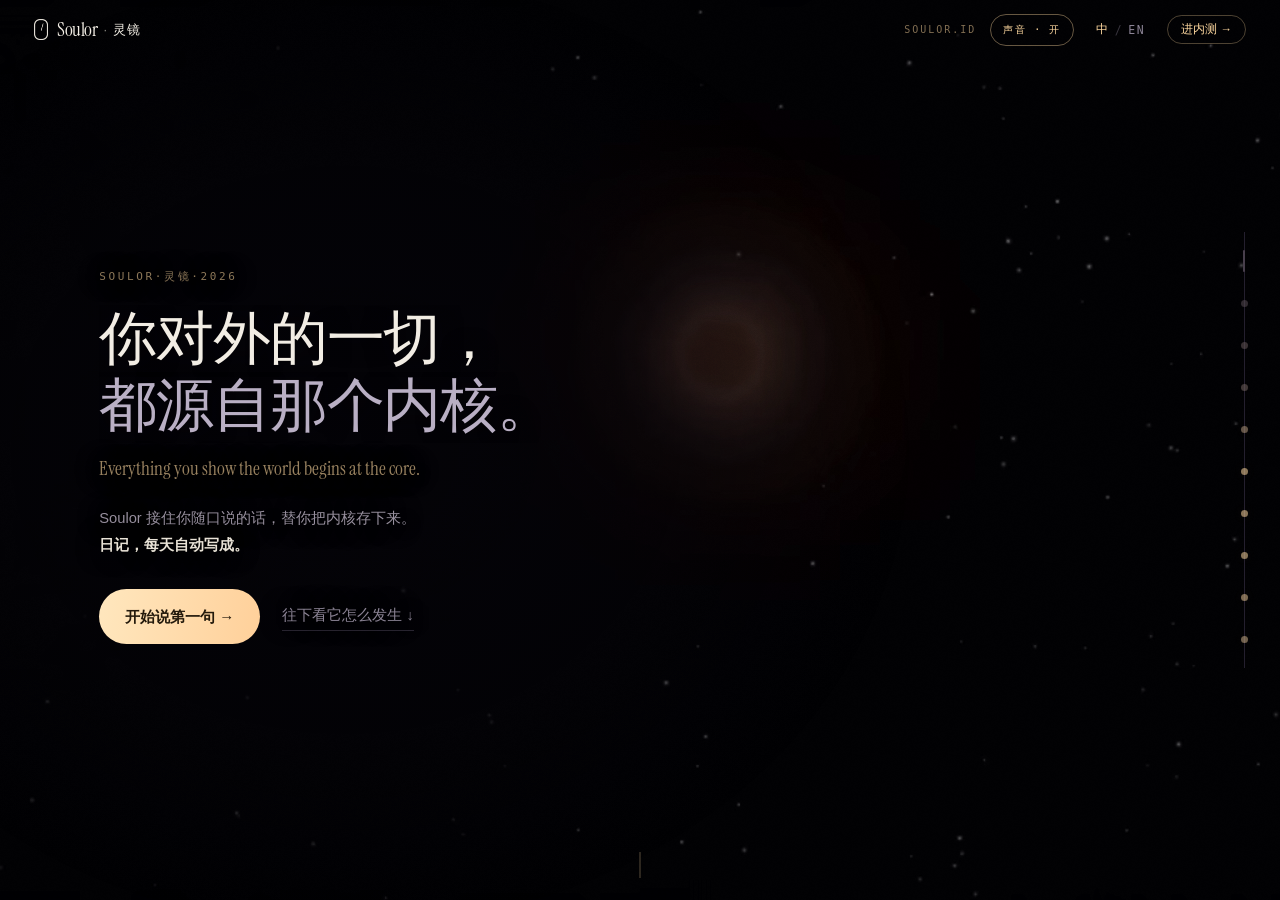
==== commit c4a342d4: "site: 中文语感调整（DeepSeek 过一遍 + 人工取舍）+ 隐私口径回到 CANON 定典 Trev：有反馈说网页里讲的话很生硬，用 DeepSeek 把中文语意调一下。  做法：把十屏 7" ====
--- a/index.html
+++ b/index.html
@@ -815,7 +815,7 @@
       <span class="ln"><i class="l2" data-en="None of them are kept.">留下来的是零。</i></span>
     </h2>
     <p class="en fu d1">A galaxy of dust. Everywhere, and nowhere.</p>
-    <p class="body fu d2" data-en="Late-night spirals, messages you never sent, the honest thing you told a friend and forgot by morning — they evaporate faster than you think. Your inner life never stops talking. No one has ever written it down.">深夜的胡思乱想、没发出去的消息、对朋友说过就忘的那句真话——蒸发得比你想的快。你的内心一直在说话，只是从来没有人记下来。</p>
+    <p class="body fu d2" data-en="Late-night spirals, messages you never sent, the honest thing you told a friend and forgot by morning — they evaporate faster than you think. Your inner life never stops talking. No one has ever written it down.">深夜的胡思乱想、没发出去的消息、对朋友说过就忘的那句真话——蒸发得比你想的快。你的内心一直在说话，只是从来没人记下来。</p>
   </div>
 </section>
 
@@ -827,7 +827,7 @@
       <span class="ln"><i class="l2" data-en="One grain settles.">就落下一粒。</i></span>
     </h2>
     <p class="en fu d1">One sentence. One grain of matter.</p>
-    <p class="body fu d2" data-en="Drop — say it and go. The AI catches it and files it. No judgment, no advice. That's the end of it; gravity takes the rest.">Drop——随口一句就走。AI 接住它、归好类，不评判、不给建议。说完这件事就结束了，剩下的交给引力。</p>
+    <p class="body fu d2" data-en="Drop — say it and go. Soulor catches it and files it. No judgment, no advice. That's the end of it; gravity takes the rest.">Drop——随口一句就走。Soulor 接住它、归好类，不评判、不给建议。说完这件事就结束了，剩下的交给引力。</p>
     <div class="card fu d3">
       <div class="lab" data-en="DROP · SAY IT AND GO">DROP · 随口一句</div>
       <div class="bub me" data-en="In the meeting today, I swallowed what I was about to say.">今天开会，话到嘴边又咽回去了。</div>
@@ -844,7 +844,7 @@
       <span class="ln"><i class="l2" data-en="gravity grows.">引力会变大。</i></span>
     </h2>
     <p class="en fu d1">Gravity does the gathering.</p>
-    <p class="body fu d2" data-en="Chat — for when you want to go all the way into something. It answers as a witness, unfolding what you said layer by layer, then asks: have I got this right? When you don't know what to say, draw an Echo card.">Chat——想聊透一件事。它见证式地回应，把你的话一层层拆开听懂，最后问你一句：这样理解，对吗？不知道说什么的时候，抽一张回响牌。</p>
+    <p class="body fu d2" data-en="Chat — for when you want to go all the way into something. It listens, unfolding what you said layer by layer, then asks: have I got this right? When you don't know what to say, draw an Echo card.">Chat——想聊透一件事。它听你说，把你的话一层层拆开、听懂，最后问你一句：这样理解，对吗？不知道说什么的时候，抽一张回响牌。</p>
     <div class="card fu d3">
       <div class="lab" data-en="ECHO CARD · WHEN YOU DON'T KNOW WHAT TO SAY">回响牌 · 不知道说什么的时候</div>
       <p class="face" data-en="“Lately, was there something small you said you'd let go of — but didn't?”">「最近有没有一件小事，你嘴上说算了，心里其实没算？」</p>
@@ -868,7 +868,7 @@
     <div class="card fu d3">
       <div class="lab" data-en="DIARY · WRITTEN DAILY">日记 · 每天自动写成</div>
       <div class="dateline"><span class="n">7.28</span><span data-en=" · Tue"> · 周二</span></div>
-      <p class="face sm" data-en="In the morning you said you swallowed your words. At night you added: it wasn't that hard to say after all. Put those two together — that was today.">白天你说，话到嘴边又咽了回去。到了晚上你补了一句：其实也没那么难开口。这两句放在一起，就是今天。</p>
+      <p class="face sm" data-en="In the morning you said you swallowed your words. At night you added: it wasn't that hard to say after all. Put those two together — that was today.">白天你说，话到嘴边又咽了回去。晚上你补了一句：其实也没那么难开口。这两句放在一起，就是今天。</p>
       <div class="foot" data-en="Written from your 6 sentences today · every one traces back">由你今天的 6 句话写成 · 每句都能翻回原文</div>
     </div>
   </div>
@@ -882,7 +882,7 @@
       <span class="ln"><i class="l2" data-en="with evidence.">它才开口说你是谁。</i></span>
     </h2>
     <p class="en fu d1">It speaks only with evidence.</p>
-    <p class="body fu d2" data-en="Say enough, and the fragments gather into a shape: six categories × four settings, every judgment carrying its evidence — one tap back to your own words. A mirror doesn't create you, it only lets you see.">说得够多，碎片自己聚成形状：六个品类 × 四个场景，每一条判断都标着依据，点开就是你的原话。镜子不产生你，它只让你看见。</p>
+    <p class="body fu d2" data-en="Say enough, and the fragments gather into a shape: six categories × four settings, every judgment carrying its evidence — one tap back to your own words. A mirror doesn't create you, it only lets you see.">说得够多，碎片自己聚成形状：六个品类 × 四个场景，每条判断都标着依据，点开就是你的原话。镜子不产生你，它只让你看见。</p>
     <div class="axes fu d3">
       <div class="ax">
         <span class="axlab" data-en="PERSONALITY VOICE · 6">人格声音 · 6</span>
@@ -896,7 +896,7 @@
     <div class="card fu d4">
       <div class="lab" data-en="PERSONALITY VOICE · DISPOSITION">人格声音 · 特质倾向</div>
       <p class="face sm" data-en="In a crowd, you put your words away.">你在人多的场合，会把话收起来。</p>
-      <div class="foot" data-en="From 4 of your own sentences · mostly in Work ›">依据 4 条原话 · 多在「职场」被说起 ›</div>
+      <div class="foot" data-en="From 4 of your own sentences · mostly in Work ›">依据 4 条原话 · 多在「职场」被提起 ›</div>
     </div>
   </div>
 </section>
@@ -944,7 +944,7 @@
     <div class="facts">
       <div class="fact fu d3">
         <div class="lab" data-en="Stored locally">本地存储</div>
-        <p data-en="Your words are stored on your phone alone. Not a promise not to look — there is no account, so there is no &quot;you&quot; for us to look up.">数据只存在你手机里。不是「承诺不看」，是没有账号——我们这儿没有「你」这一栏。</p>
+        <p data-en="Your diary and its readings live only on your phone. No account of yours on our servers, and no history of yours either.">你的日记和判断只存在你手机里，我们服务器上没有你的账号，也没有你的历史。</p>
       </div>
       <div class="fact fu d4">
         <div class="lab" data-en="No advice">不给建议</div>
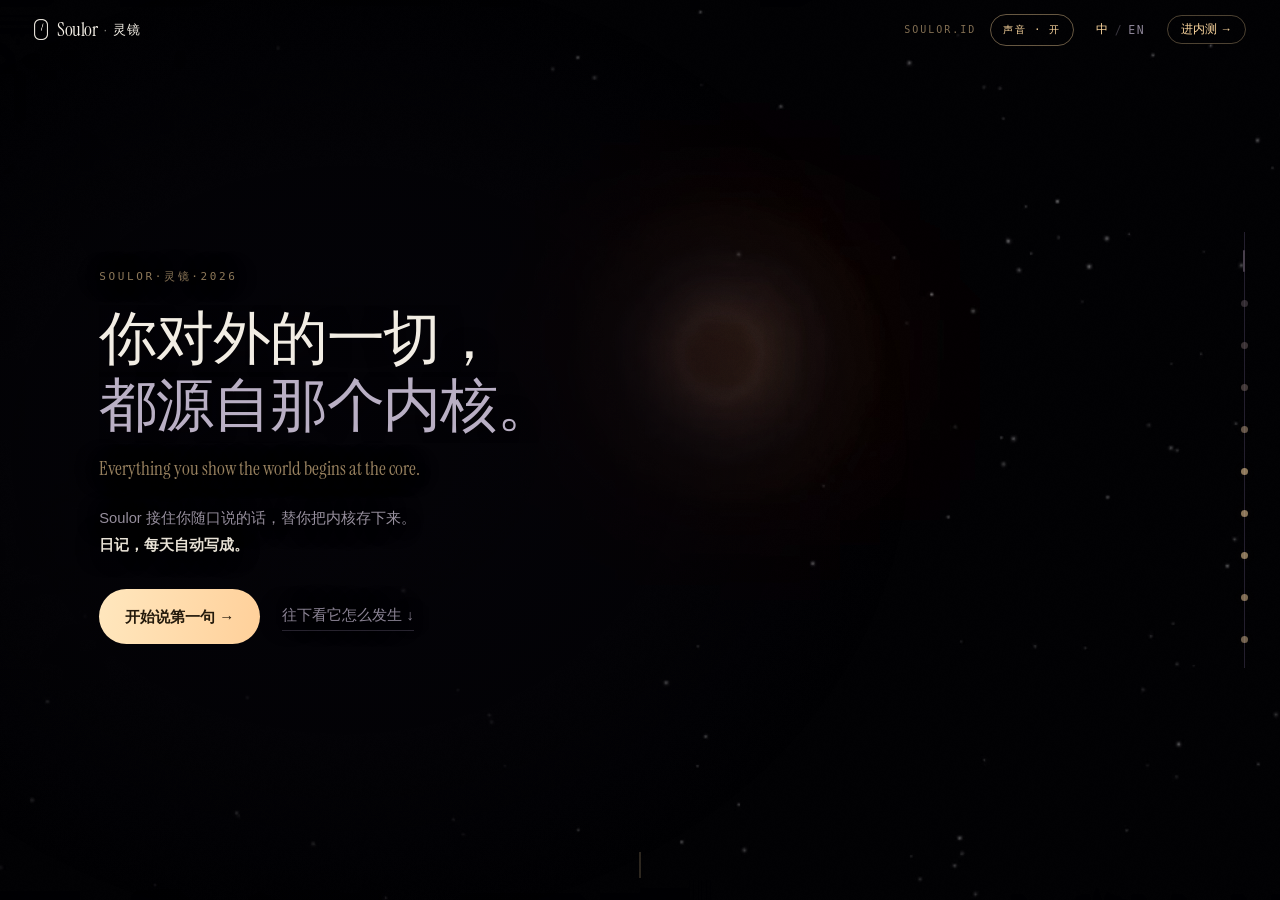
==== commit 11a1e534: "site: 去掉 v.load()——它在微信 iOS 里把 <source> 重置成 NETWORK_NO_SOURCE Trev 真机诊断屏（微信 8.0.75 / iOS 26.5.2）：   " ====
--- a/index.html
+++ b/index.html
@@ -1912,7 +1912,8 @@
        （微信等 App 内置 WebView、低电量模式），对带 autoplay 的媒体会连**资源都不加载**
        ——2026-08-02 我加过一轮，Trev 真机诊断屏当场逮到：currentSrc 空、readyState 0、
        画面彻底不动，比不加还糟。播放由我们自己的 play() 驱动，不需要这个属性。 */
-    v.setAttribute('playsinline',''); v.setAttribute('muted','');
+    v.setAttribute('playsinline',''); v.setAttribute('webkit-playsinline','');
+    v.setAttribute('muted','');
     v.preload='auto';
     ['webm','mp4'].forEach(function(ext){
       var src=document.createElement('source');
@@ -1942,9 +1943,13 @@
     v.addEventListener('canplay',retry);
     v.addEventListener('loadeddata',retry);
     sc.appendChild(v);
-    /* 显式 load()：把资源选择算法踢起来。有些 WebView 里不主动叫它就一直
-       currentSrc 空 / readyState 0（Trev 真机诊断屏就是这个读数）。 */
-    try{ v.load(); }catch(e){}
+    /* 🔴 这里**不许调 v.load()**。08-02 加过（当时以为能把资源选择"踢起来"），
+       08-03 Trev 真机诊断屏实测反被它害了：微信 iOS 里 load() 会把已经挂好的
+       <source> 重置掉，落进 NETWORK_NO_SOURCE ——
+       读数是「选中:(空) readyState:0/net:3 ▶在播 t=0.0」：
+       元素以为自己在播（paused=false），却一个源都没选上，所以永远停在 0。
+       同一台手机上，不调 load() 的测试页配方 readyState=4 播得好好的。
+       play() 本身就会触发加载，不需要替它踢。 */
   }
   /* 策略型拦截（低电量模式 / App 内置浏览器 / 部分 WebView）：拖拽本身就是手势——
      翻页靠拖，所以**拖动那一下就地激活**，不放任何提示（Trev：「不喜欢轻点一下，
@@ -1971,7 +1976,8 @@
       mkVideo(k);
       var s2=scenes[k], v=s2&&s2.querySelector('video');
       if(!v) continue;
-      if(!v.readyState){ try{ v.load(); }catch(e){} }   /* 有些 WebView 连取数据都要等手势 */
+      /* 🔴 同上：不调 load()。它在微信 iOS 里会把已挂好的 <source> 重置成
+         NETWORK_NO_SOURCE（08-03 真机实测），play() 自己会触发加载。 */
       if(k===cur){ if(v.paused) v.play().catch(function(){}); continue; }
       if(!v.paused) continue;
       /* ⚠️ 盖章的 play() 是异步的：promise 落定时用户可能**已经翻到了这一章**——
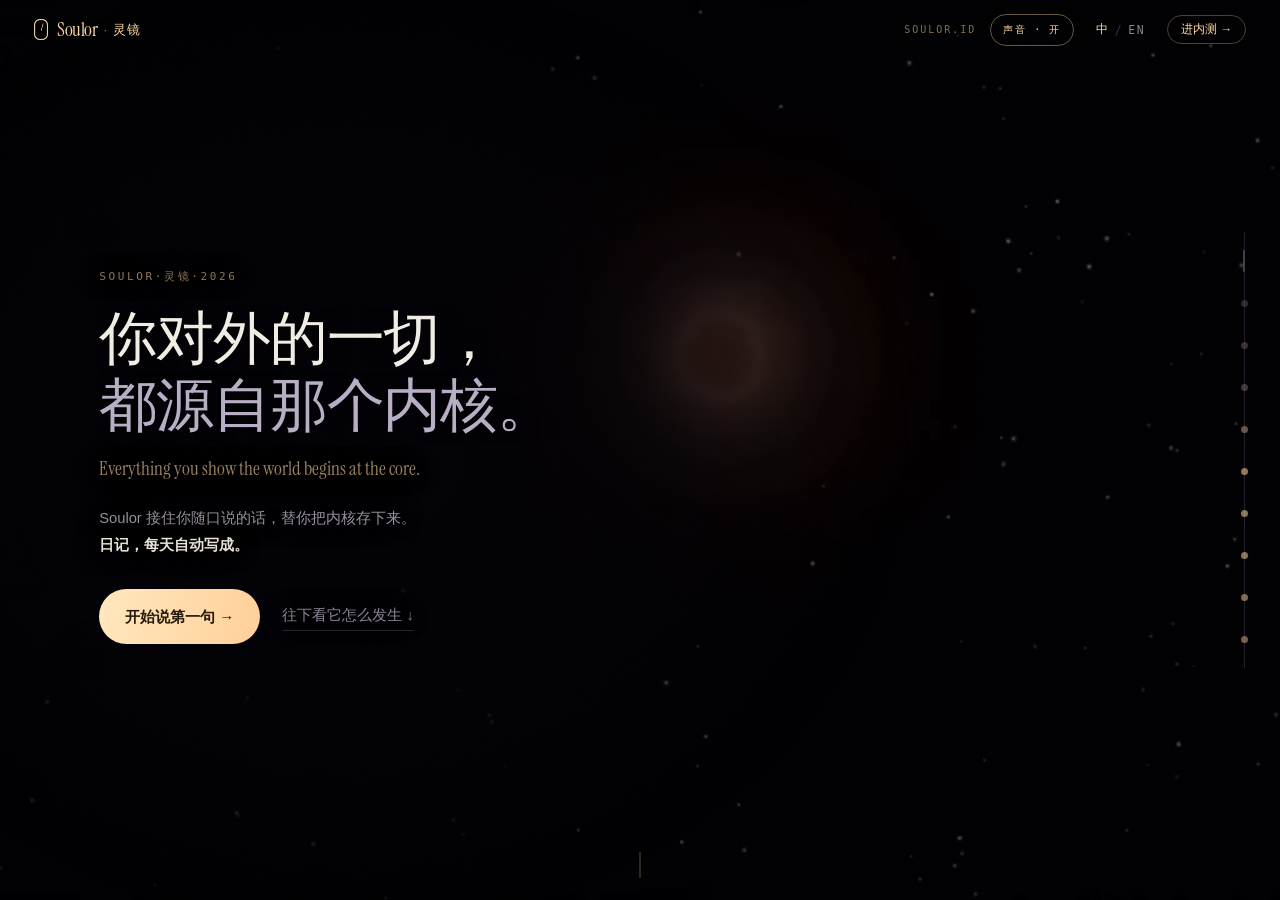
==== commit 5b604b29: "顶栏 logo 换核金 + favicon 换成数字镜子（2026-08-08 Trev 拍板） 对外一律核金 #FFD9A0：顶栏镜子+字标从硬写的 #F4EFE6 改成 var(--core)。 " ====
--- a/index.html
+++ b/index.html
@@ -91,7 +91,7 @@
 #stage{position:fixed;inset:0;z-index:0;pointer-events:none;background:#050409}
 .scene{position:absolute;inset:0;opacity:0;transition:opacity .9s ease;
   background-size:cover;background-position:center;background-repeat:no-repeat}
-/* ch7 的四颗星球标签（约会/招聘/陪伴/还没被发明的）。
+/* ch7 的四颗星球标签（约会/招聘/陪伴/还没被发明的）。合规ok:指别的 app 品类，不是自我描述
    ⚠️ 这四个词是这一章论点的落点（「每个 app 都在从零猜你是谁」），不是装饰。
    v2 重建时它们随 canvas 一起消失了——原版是画在 canvas 上的，而 FILM 版把
    canvas 整个关了（#sky opacity 0），于是桌面手机都只剩四个没名字的球。
@@ -365,15 +365,15 @@
    它是 alpha 形状、RN 用 tintColor 上色，所以网页侧也走 mask-image 而不是 <img>，
    这样才能跟 App 一样按主题着色，而不是烙死一个颜色。 */
 #nav .mark{
-  width:14px;height:21.2px;flex:none;background:#F4EFE6;
+  width:14px;height:21.2px;flex:none;background:var(--core);
   -webkit-mask:url([data-uri]) center/contain no-repeat;
           mask:url([data-uri]) center/contain no-repeat;
 }
-#nav .wordmark{font-family:var(--serif);font-size:19px;letter-spacing:-.022em;color:#F4EFE6;line-height:1}
+#nav .wordmark{font-family:var(--serif);font-size:19px;letter-spacing:-.022em;color:var(--core);line-height:1}
 /* 字标定稿②「同色一体」（2026-08-02 Trev 拍板，规范 brain/BRAND.md §5）：Soulor·灵镜 中点相连、
    灵镜同主字色、字号=拉丁×0.68、字距 .05em；中点主字色 55% 透明。 */
-#nav .dotmark{color:#F4EFE6;opacity:.55;font-size:13px;line-height:1;margin:0 -3px}
-#nav .zhmark{color:#F4EFE6;font-size:13px;letter-spacing:.05em;line-height:1}
+#nav .dotmark{color:var(--core);opacity:.55;font-size:13px;line-height:1;margin:0 -3px}
+#nav .zhmark{color:var(--core);font-size:13px;letter-spacing:.05em;line-height:1}
 #nav .dom{font-family:var(--mono);font-size:10px;letter-spacing:.2em;color:rgba(255,217,160,.5);margin-left:auto}
 #nav .pill{
   font-size:11.5px;padding:6px 13px;border-radius:999px;line-height:1.3;
@@ -727,7 +727,7 @@
 
        ⚠️ ch7 是唯一的人工值（0.536＝四颗星球 data-py 的均值）：这一章亮度重心追的是
        左上那个核（0.12），但要给人看的是星球。按 0.12 算会把带下压 38px，
-       「陪伴」那颗直接被顶出屏外。**亮度最强 ≠ 内容主体，只有这一章两者分家。**
+       「陪伴」那颗直接被顶出屏外。**亮度最强 ≠ 内容主体，只有这一章两者分家。** 合规ok:引用标签名
 
        ⚠️ ch4 也是特例（用 p50 而不是 p25）：这一章的弧**本来就是从左到右扫过整个画幅**的，
        早期亮区在上部（p10=0.11）、完成后落在下部（p75=0.66），差了 0.55 个画幅，
@@ -753,7 +753,7 @@
   <div class="scene" data-i="7" data-sy="0.536" style="background-image:url(ch7.jpg)">
     <i class="plab" data-px="0.695" data-py="0.375" data-en="Dating">约会</i>
     <i class="plab" data-px="0.829" data-py="0.648" data-en="Hiring">招聘</i>
-    <i class="plab" data-px="0.601" data-py="0.805" data-en="Companionship">陪伴</i>
+    <i class="plab" data-px="0.601" data-py="0.805" data-en="Companionship">陪伴</i><!-- 合规ok:指别的 app 品类（本章论点＝每个 app 都在从零猜你是谁），不是我们提供陪伴 -->
     <i class="plab" data-px="0.934" data-py="0.316" data-en="Not yet invented">还没被发明的</i>
   </div>
   <div class="scene" data-i="8" data-sy="0.311" style="background-image:url(ch8.jpg)"></div>
@@ -909,7 +909,7 @@
       <span class="ln"><i class="l2" data-en="it says so.">它会直说还不够。</i></span>
     </h2>
     <p class="en fu d1">It tells you when it doesn't know yet.</p>
-    <p class="body fu d2" data-en="When the light isn't enough, it doesn't force a glow. Better slow than an unfounded &quot;I get you&quot;. That's a rule, not a line of copy.">光不够的时候，它不硬亮。宁可慢，也不给你一个没有依据的「懂你」。这是铁律，不是文案。</p>
+    <p class="body fu d2" data-en="When the light isn't enough, it doesn't force a glow. Better slow than an unfounded &quot;I get you&quot;. That's a rule, not a line of copy.">光不够的时候，它不硬亮。宁可慢，也不给你一个没有依据的「懂你」。这是铁律，不是文案。</p><!-- 合规ok:否定用法，AGENTS.md §9 逐字引用的安全范例 -->
     <div class="card dim fu d3">
       <div class="lab" data-en="PERSONALITY VOICE · WORLDVIEW &amp; BELIEFS">人格声音 · 世界观与信念</div>
       <p class="face sm" data-en="3 isn't enough to judge. Slow is fine.">3 条还不够下判断。宁可慢。</p>
@@ -1031,7 +1031,7 @@
 var GHOST_EN=['Never mind.',"I'm actually exhausted.",'Who would I even tell?',"I'll think about it tomorrow."];
 var GHOST  = GHOST_ZH;
 var PLANETS= [[.70,.34,.038],[.84,.58,.052],[.60,.76,.026],[.93,.28,.017]];
-var PLABEL_ZH=['约会','招聘','陪伴','还没被发明的'];
+var PLABEL_ZH=['约会','招聘','陪伴','还没被发明的']; // 合规ok:指别的 app 品类
 var PLABEL_EN=['Dating','Hiring','Companionship','Not yet invented'];
 var PLABEL = PLABEL_ZH;
 
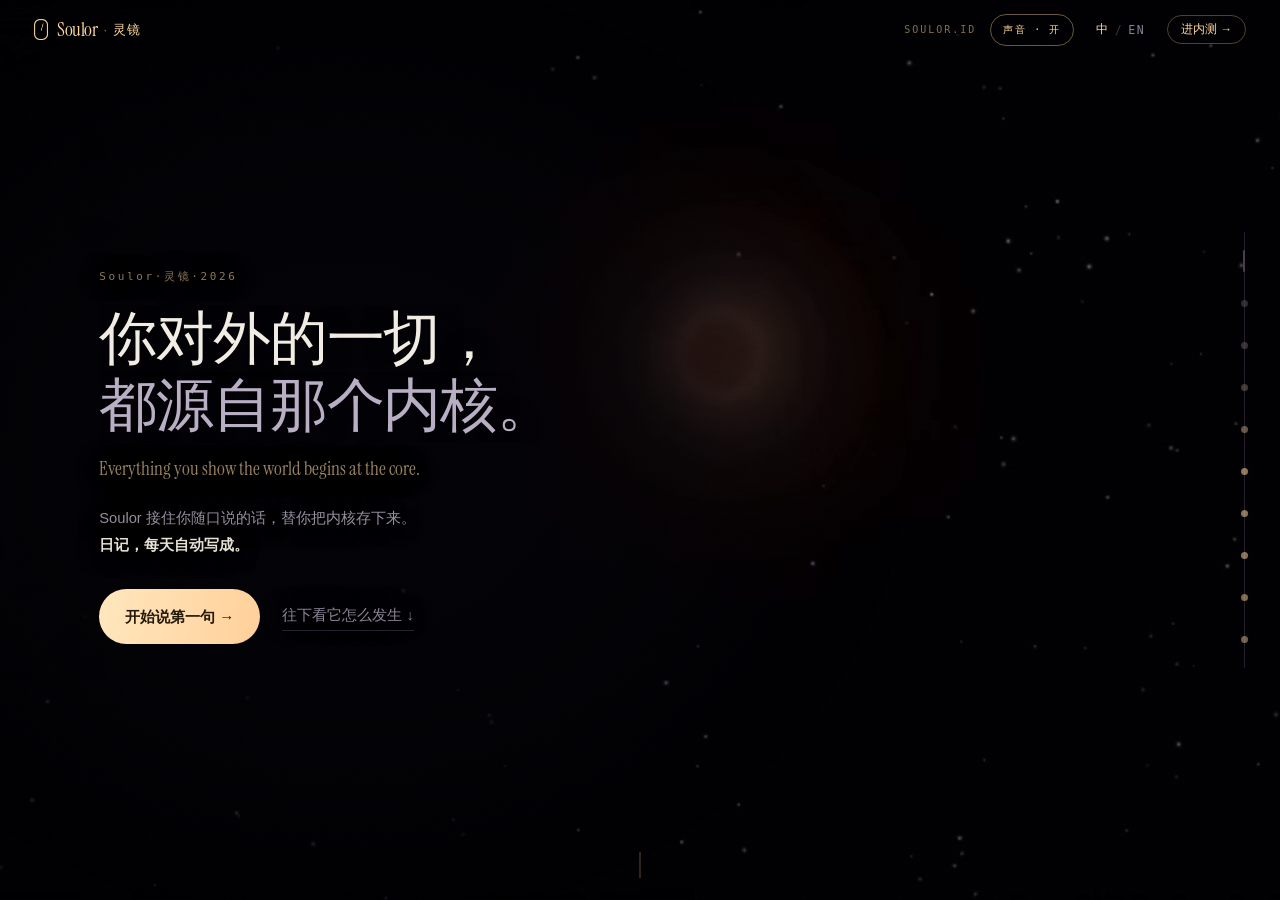
==== commit c517ead2: "首屏字标去掉全大写：SOULOR·灵镜·2026 → Soulor·灵镜·2026 CANON 写死「字标永远是 Soulor 首字母大写，全大写只给 SOULOR.ID 这个域名标签」， 而首屏 e" ====
--- a/index.html
+++ b/index.html
@@ -789,7 +789,7 @@
 
 <section id="hero" data-stage="hero">
   <div class="col">
-    <p class="eyebrow fu" data-en="SOULOR·2026">SOULOR·灵镜·2026</p>
+    <p class="eyebrow fu" data-en="Soulor·2026">Soulor·灵镜·2026</p>
     <h1>
       <span class="ln"><i class="l1" data-en="Everything you show the world">你对外的一切，</i></span>
       <span class="ln"><i class="l2" data-en="begins at the core.">都源自那个内核。</i></span>
@@ -858,7 +858,7 @@
     <p class="eyebrow fu" data-en="04 · FIRST LIGHT">04 · 点亮 / FIRST LIGHT</p>
     <h2>
       <!-- 04 标题/正文 2026-08-01 定稿（BRAND.md §2.2）：旧标题「到了晚上/At night, it ignites」
-           是十屏里唯一跳出宇宙隐喻的一句，且只为配合 23:59 那个假承诺（App 没有定时系统）而存在。
+           是十屏里唯一跳出宇宙隐喻的一句，且只为配合 23:59 那个假承诺（App 没有定时系统）而存在。 品牌ok:在说这个假承诺已退役
            机器锁：mirror 的 diaryPromiseCopy.test.ts 会扫这两份 html。别改回去。 -->
       <span class="ln"><i class="l1" data-en="A day of grains.">一天的话落满了，</i></span>
       <span class="ln"><i class="l2" data-en="It lights itself.">它自己亮起来。</i></span>
